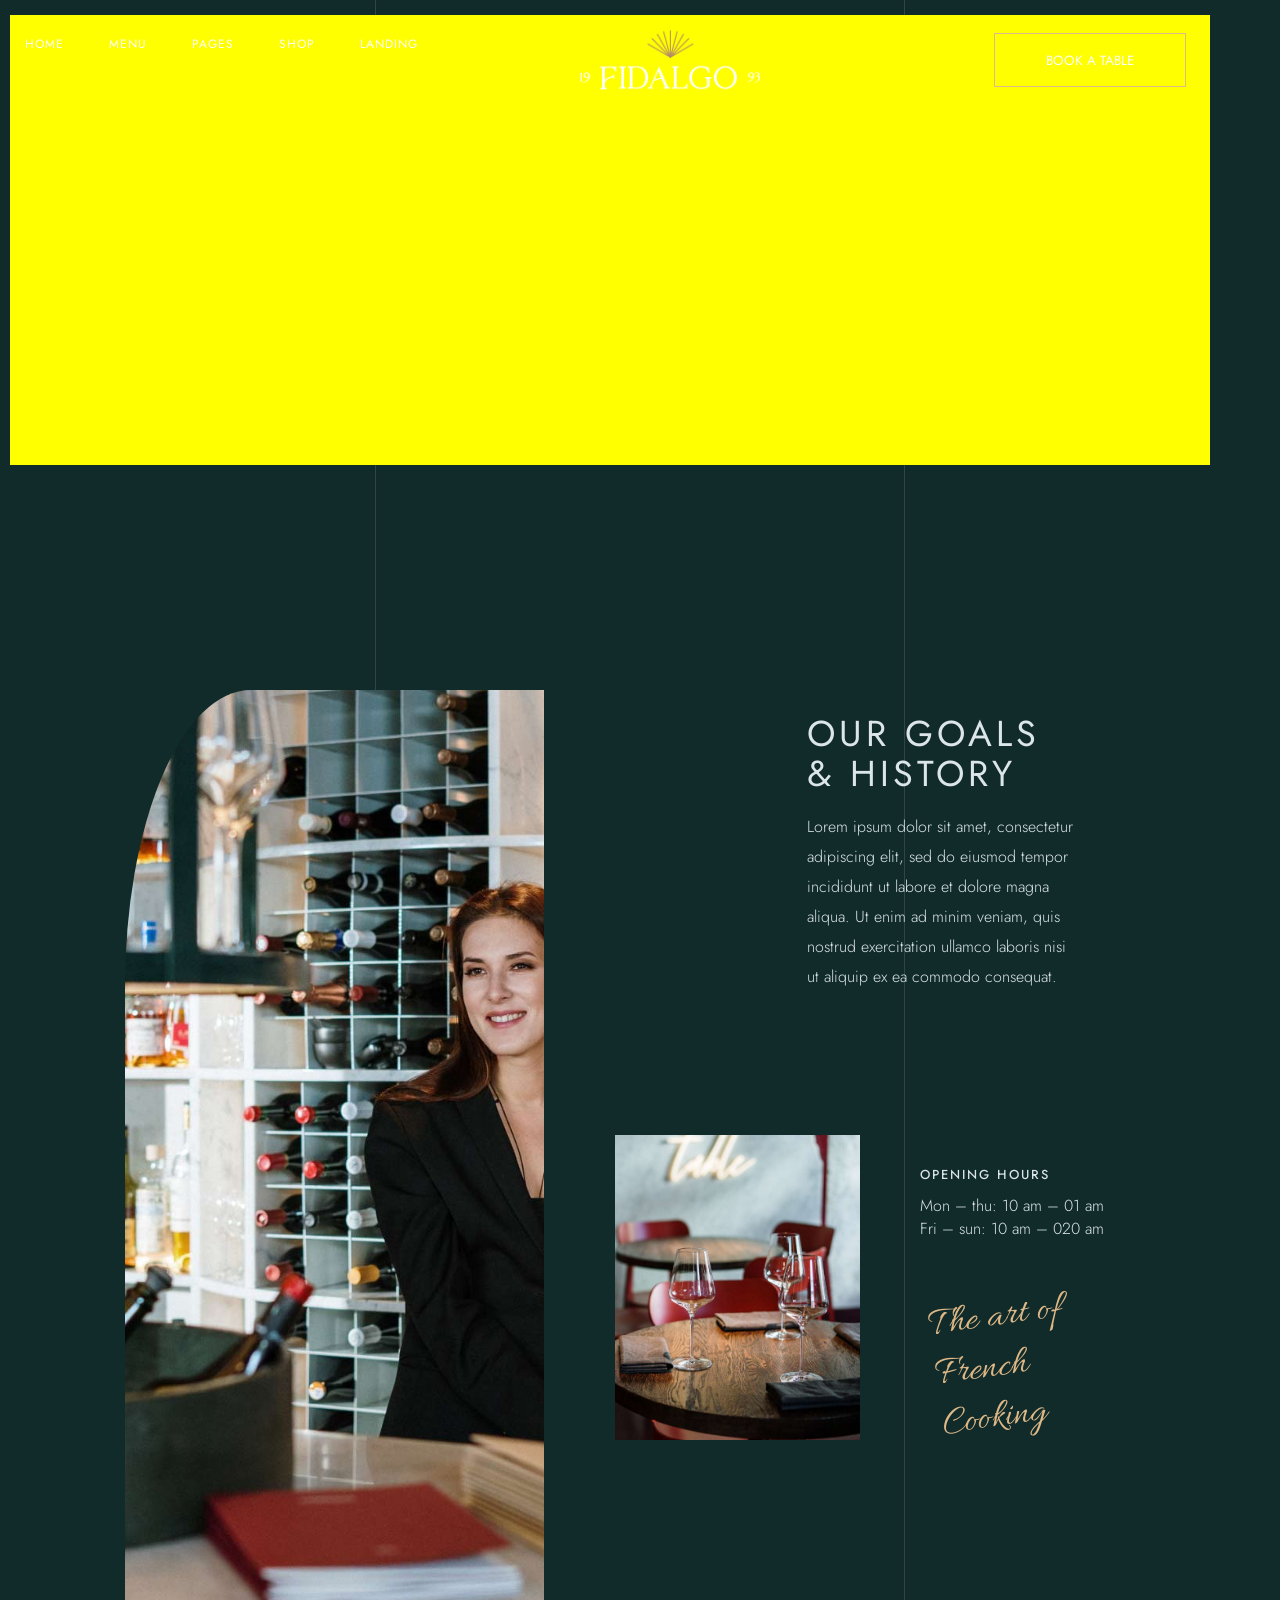
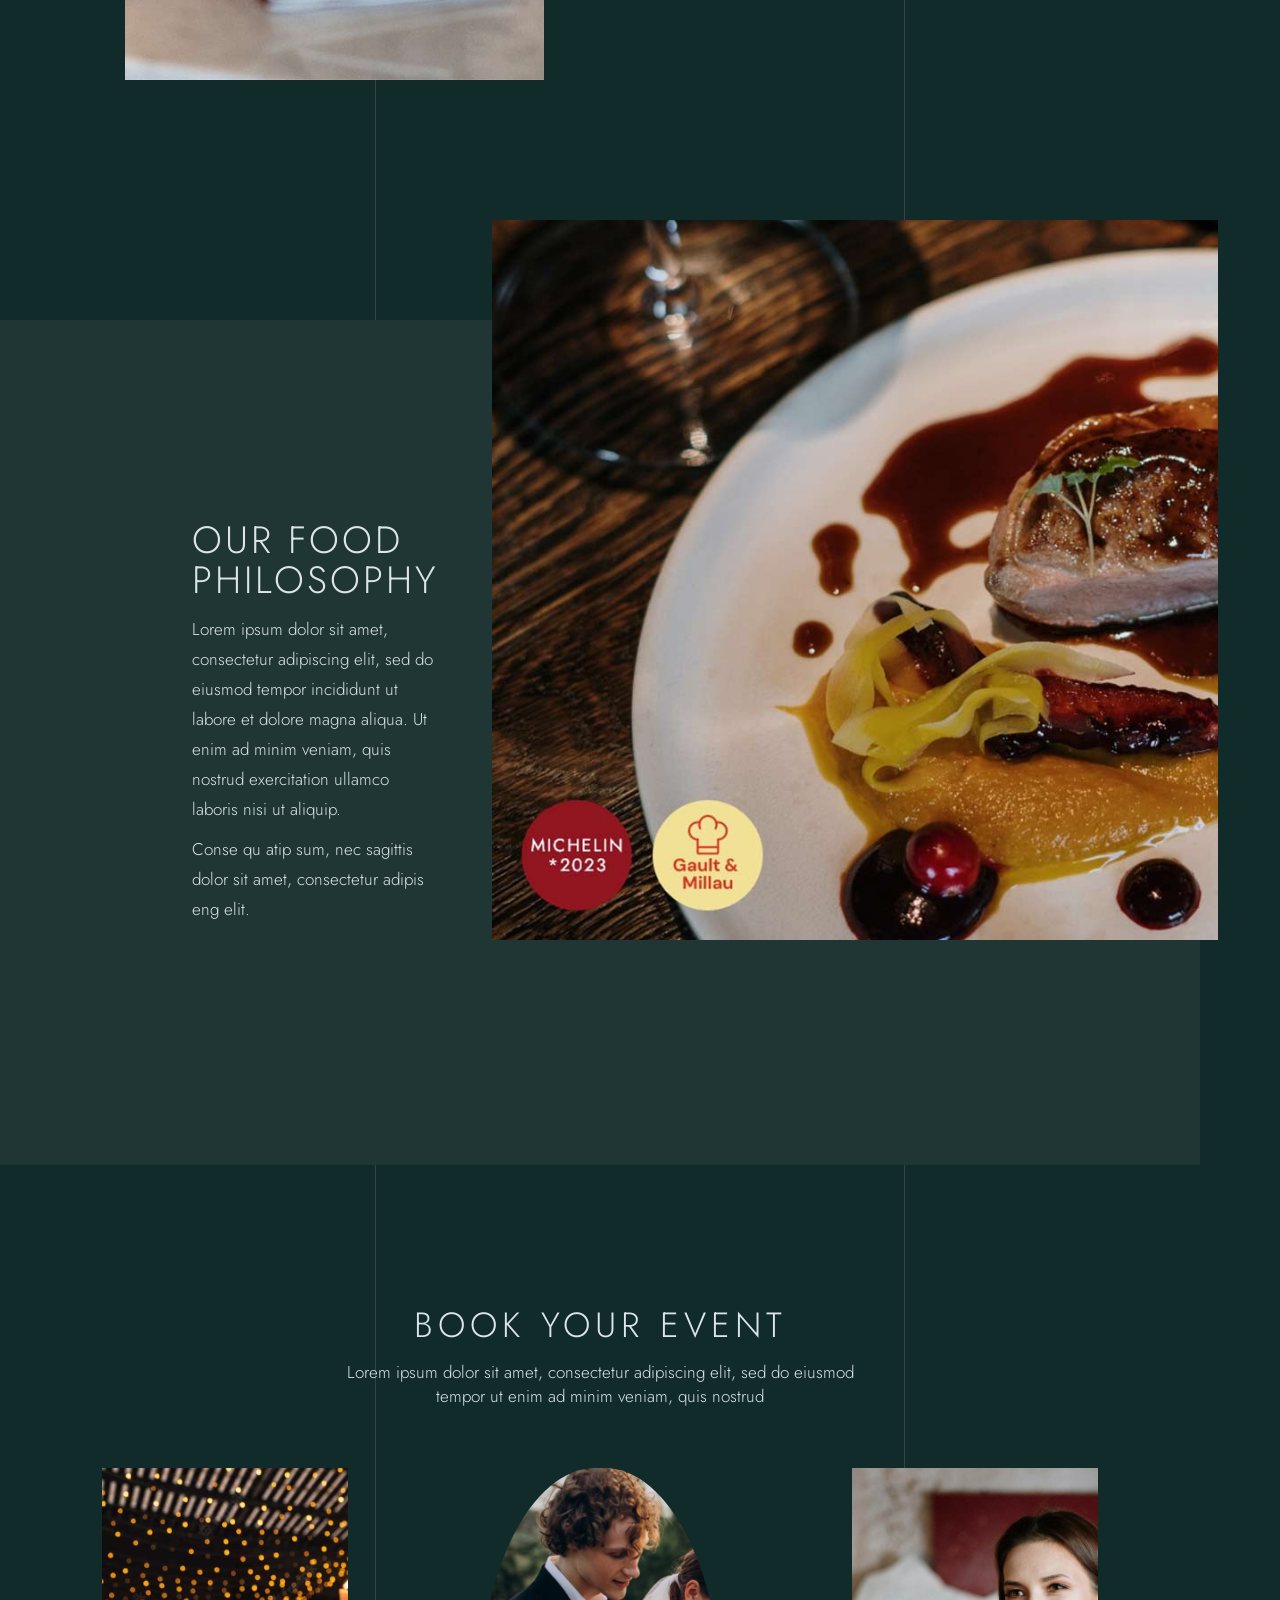
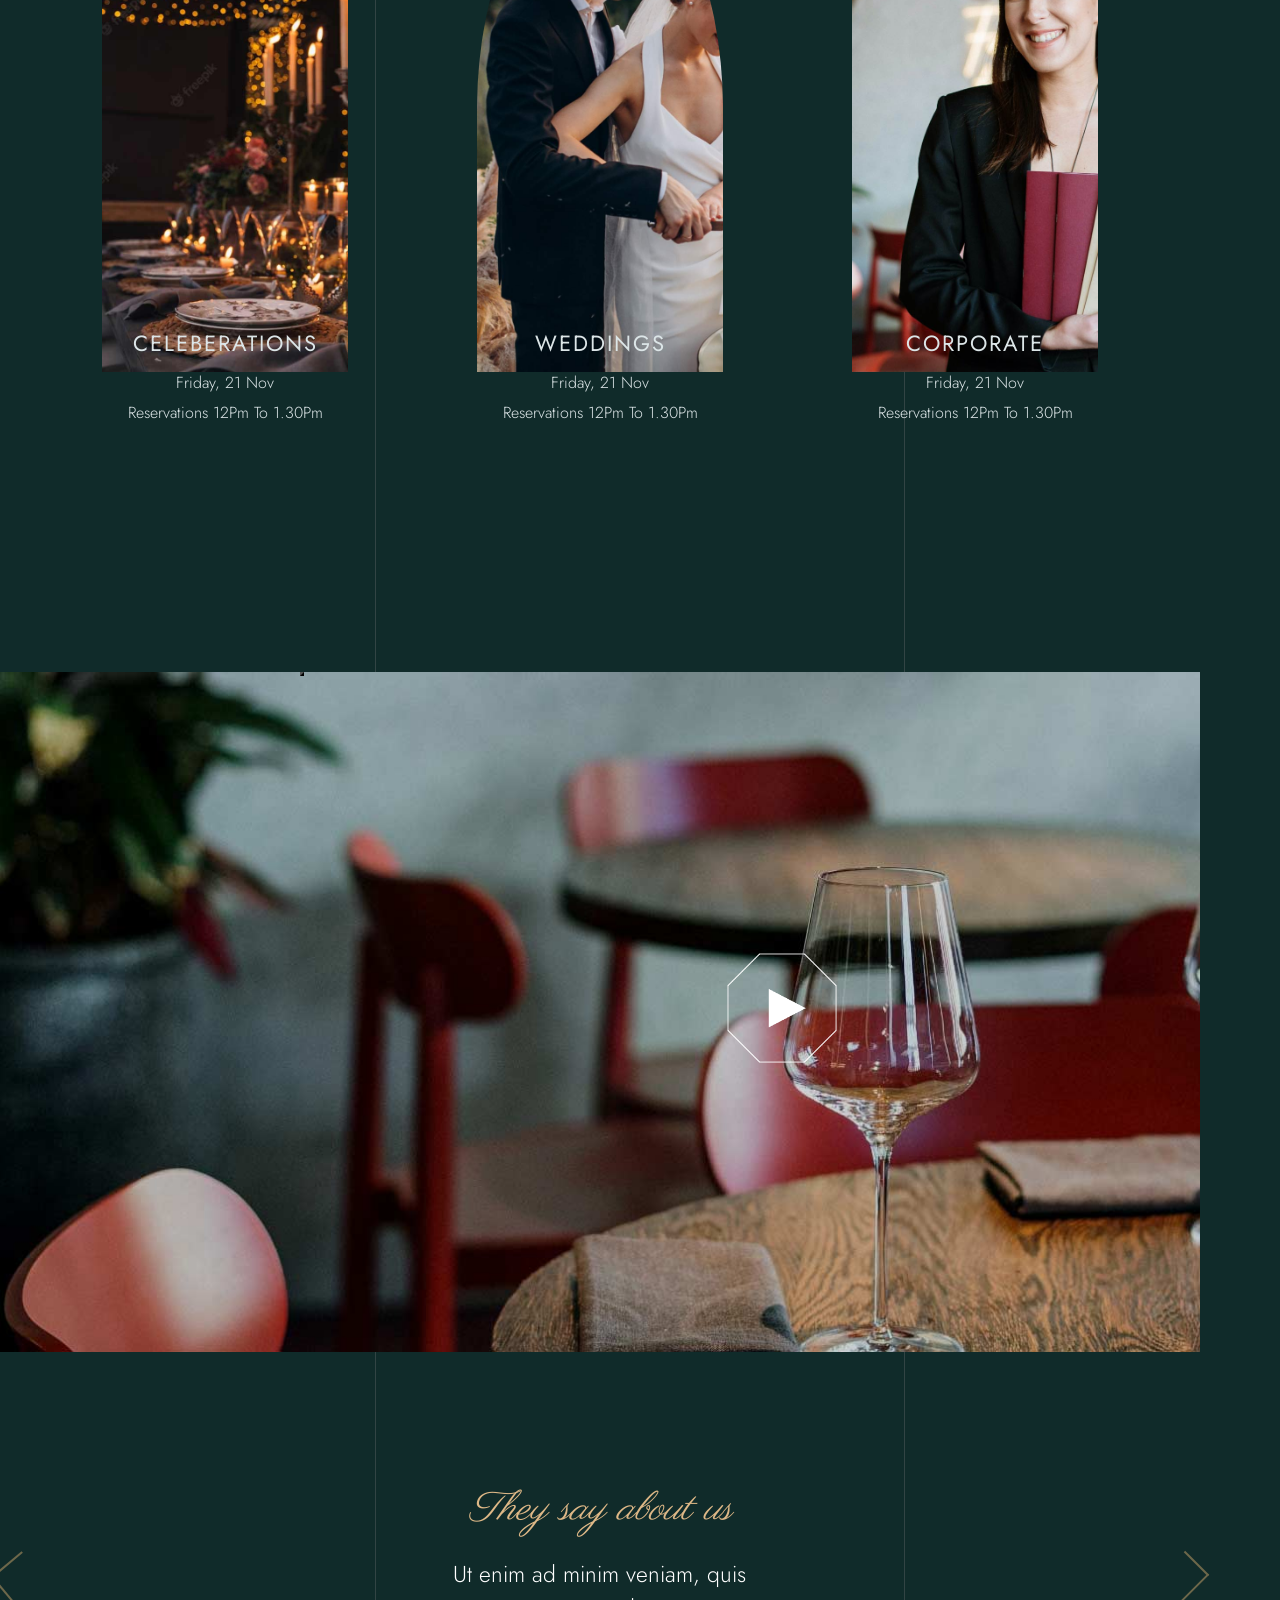
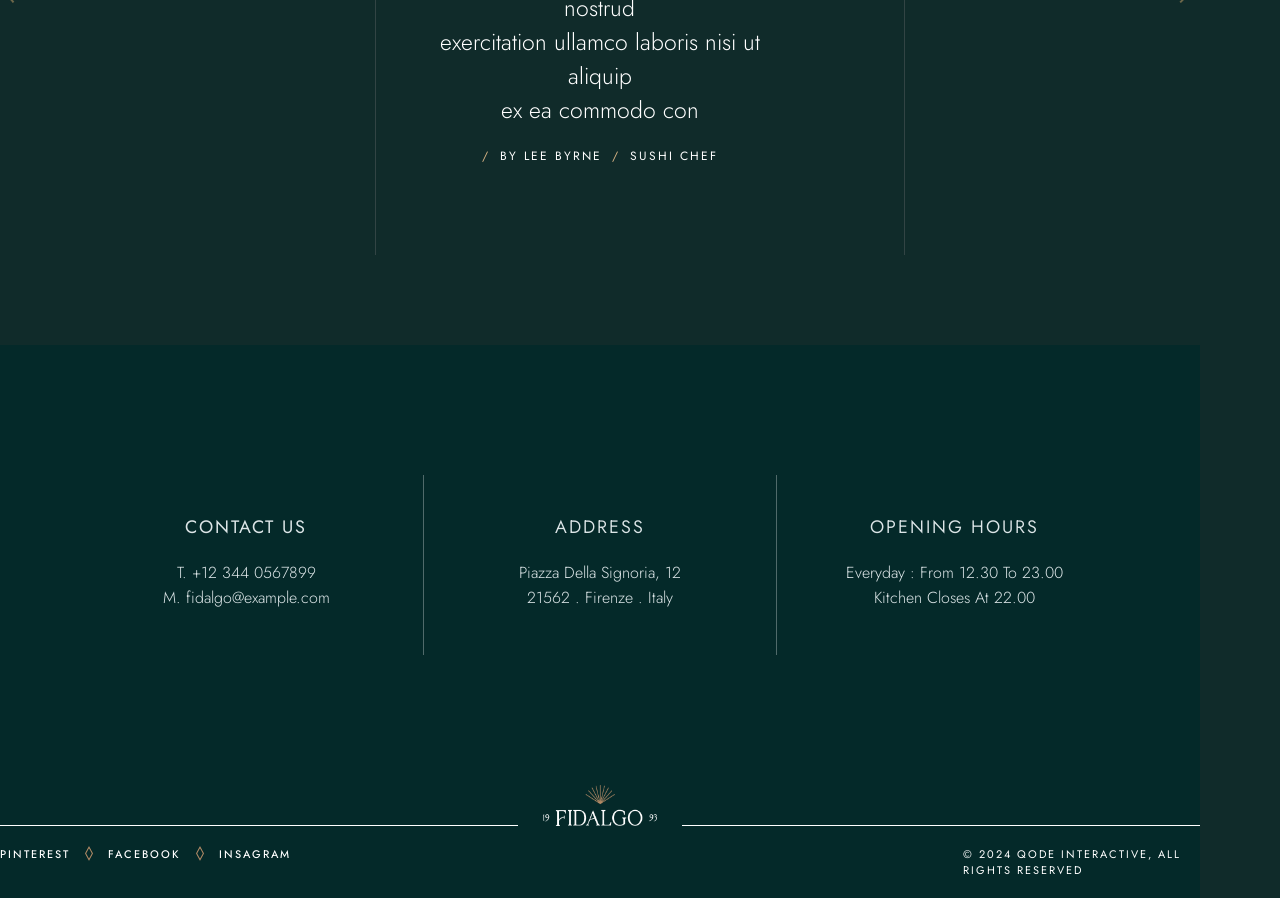
==== about.html @ e28c44d9 "Add files via upload" ====
<!DOCTYPE html>
<html lang="en">
<head>
    <meta charset="UTF-8">
    <meta name="viewport" content="width=device-width, initial-scale=1.0">
    <title>Document</title>
    <link rel="stylesheet" href="about.css">
    <link href="https://fonts.googleapis.com/css2?family=Jost:wght@100;200;300;400;500;600;700;800;900&display=swap" rel="stylesheet">
    <link href="https://fonts.googleapis.com/css2?family=Allura&display=swap" rel="stylesheet">
    <link href="https://fonts.googleapis.com/css2?family=Alex+Brush&display=swap" rel="stylesheet">
    <link href="https://fonts.googleapis.com/css2?family=Parisienne&display=swap" rel="stylesheet">
    
</head>
<body>

    <div class="line-design">

    </div>
    <div class="main-div">
 
    <header>
     <div class="first-section">
            <nav>
                <a href="index.html">HOME</a>
                <a href="page.html">MENU</a>
                <a href="">PAGES</a>
                <a href="">SHOP</a>
                <a href="">LANDING</a>
            </nav>

            <div class="first-two">
                <!-- <div class="first-two-image"> -->
                <img src="logo-main.png" alt="">
            </div>


    <button class="first-button">BOOK A TABLE</button>

            
       </div>
    </header>


    <main>

        <!-- BEGINNING OF SECOND SECTION -->
<section class="second-section">
    <div class="second-one">
    </div>
    <div class="second-two">
        <div class="second-two-a">
            <p class="goals">OUR GOALS & HISTORY</p>
        <p>Lorem ipsum dolor sit amet, consectetur adipiscing elit, sed do eiusmod tempor incididunt ut labore et dolore magna aliqua. Ut enim ad minim veniam, quis nostrud exercitation ullamco laboris nisi ut aliquip ex ea commodo consequat.</p>
        </div>

        <div class="second-two-b">
            <img src="p1-img2.jpg" alt="">
            <div class="second-two-bi">
                <p class="open">OPENING HOURS</p>
                <p>Mon – thu: 10 am – 01 am </p>
                <p>Fri – sun: 10 am – 020 am</p>
            </div>
        </div>
         <div class="second-two-bii">
            <p>The art of French Cooking</p>
           </div> 
    </div>
</section>
<!-- ENDING -->

<!-- BEGINNING OF THIRD SECTION -->
 <section class="third-section">
    <div class="third-one">
        <p class="food">OUR FOOD PHILOSOPHY</p>
        <p>Lorem ipsum dolor sit amet, consectetur adipiscing elit, sed do eiusmod tempor incididunt ut labore et dolore magna aliqua. Ut enim ad minim veniam, quis nostrud exercitation ullamco laboris nisi ut aliquip.</p>

        <p class="conse">Conse qu atip sum, nec sagittis dolor sit amet, consectetur adipis eng elit.</p>
    </div>
    <div class="third-two"></div>
 </section>
 <!-- ENDING -->

 <!-- BEGINNING OF FOURTH SECTION -->
  <section class="fourth-section">
    
        <p class="book">BOOK YOUR EVENT</p>
        <p>Lorem ipsum dolor sit amet, consectetur adipiscing elit, sed do eiusmod</p>
        <p>tempor ut enim ad minim veniam, quis nostrud</p>
    
  </section>
  <!-- ENDING -->

  <!-- BEGINNING OF FIFTH SECTION -->
   <section class="fifth-section">
    <div class="fifth-one">
        <p class="celeberate">CELEBERATIONS</p>
        <p>Friday, 21 Nov</p>
        <p>Reservations 12Pm To 1.30Pm</p>
    </div>
    <div class="fifth-two">
             <p class="celeberate">WEDDINGS</p>
        <p>Friday, 21 Nov</p>
        <p>Reservations 12Pm To 1.30Pm</p> 
    </div>
    <div class="fifth-three">  <p class="celeberate">CORPORATE</p>
        <p>Friday, 21 Nov</p>
        <p>Reservations 12Pm To 1.30Pm</p></div>
   </section>
   <!-- ENDING OF FIFTH SECTION -->

   <!-- BEGINNING OF SIXTH SECTION -->
    <div class="sixth-section">
        <!-- <a href=""><img src="play_octagon_thin.png" alt=""></a> -->
        <button class="play-button" onclick="openVideo()">
      <div class="play-icon"><img src="play_octagon_thin.png" alt=""></div>
    </button>
  </div>
  <!-- ===== VIDEO OVERLAY ===== -->
  <!-- Clicking the dark background closes the video -->
  <div class="video-overlay" id="videoOverlay" onclick="closeVideo()">
    <!-- Video container - clicking inside does NOT close it -->
    <div class="video-container" onclick="event.stopPropagation()">
      <!-- Close button (X) -->
      <button class="close-button" onclick="closeVideo()">✕</button>
      <!-- The video element -->
      <!-- Replace the src with your own video URL -->
      <video id="myVideo" controls>
        <source src="Top 10 best Restaurants in Naveces, Spain - Restaurant Reviews Worldwide (1080p, h264, youtube).mp4" type="video/mp4" />
        Your browser does not support the video tag.
      </video>
    </div>
  </div>
    
    <!-- ENDING OF SIXTH SECTION -->

    <!-- BEGINNING OF SEVENTH SECTION -->
     <section class="seventh-section">
        <p>They say about us</p>
     </section>
     <!-- ENDING OF SEVENTH SECTION -->

     <!-- BEGINNING OF EIGHT SECTION -->
      <div class="eight-section">
        <div class="chevron-left"></div>
        <div class="eight-one"><p>Ut enim ad minim veniam, quis nostrud</p>
            <p> exercitation ullamco laboris nisi ut aliquip </p>
           <p>ex ea commodo con</p>  
           </div>
        <div class="chevron-right"></div>
           
        </div>
      <!-- ENDING OF EIGHT SECTION -->

      <!-- BEGINNING OF NINETH SECTION -->
       <div class="nineth-section">
        <p class="bend">/</p>
        <p>BY LEE BYRNE</p>
        <p class="bent">/</p>
        <p >SUSHI CHEF</p>
       </div>
       <!-- ENDING OF NINETH SECTION -->
    </main>

       
<footer>
       <!-- BEGINNING OF TENTH SECTION -->
        <section class="tenth-section">
            <div class="tenth-one">
                <p class="contact">CONTACT US</p>
                <p>T. +12 344 0567899</p>
                <p>M. fidalgo@example.com</p>
            </div>
            <div class="tenth-two">
                 <p class="contact">ADDRESS</p>
                <p>Piazza Della Signoria, 12</p>
                <p>21562 . Firenze . Italy</p> 
            </div>
            <div class="tenth-three">
                   <p class="contact">OPENING HOURS</p>
                <p>Everyday : From 12.30 To 23.00</p>
                <p>Kitchen Closes At 22.00</p>  
            </div>
        </section>
        <!-- ENDING OF TENTH SECTION -->

        <!-- BEGINNING OF ELEVENTH SECTION -->
         <section class="eleventh-section">
            <div class="eleventh-one"></div>
            <div class="eleventh-two">
                <img src="logo-main.png" alt="">
            </div>
            <div class="eleventh-three"></div>
         </section>
         <!-- ENDING OF ELEVENTH SECTION -->

         <!-- BEGINING OF TWELVETH SECTION -->
          <section class="twelveth-section">
            <div class="twelveth-section-one">
            <div class="twelveth-one"><p>PINTEREST</p></div>
            <div class="twelveth-two"><img src="landing-icon-footer.png" alt=""></div>
           <div class="twelvth-three"><p>FACEBOOK</p></div>
           <div class="twelvth-four"><img src="landing-icon-footer.png" alt=""></div>
           <div class="twelvth-five"><p>INSAGRAM</p></div>
</div>
<div class="twelveth-section-two">
    <p>© 2024 QODE INTERACTIVE, ALL RIGHTS RESERVED</p>
</div>
          </section>
          <!-- ENDING OF TWELVETH SECTION -->
    </footer>
    </div>
  <script>
    // Step 1: Get references to the overlay and video elements
    var overlay = document.getElementById("videoOverlay");
    var video = document.getElementById("myVideo");
    // Step 2: Function to OPEN the video
    function openVideo() {
      overlay.classList.add("active");  // show the overlay
      video.play();                      // start playing
    }
    // Step 3: Function to CLOSE the video
    function closeVideo() {
      overlay.classList.remove("active"); // hide the overlay
      video.pause();                       // pause the video
      video.currentTime = 0;               // reset to beginning
    }
  </script>
</body>
</html>
---- about.css ----
*{margin: 0;
    padding: 0;
    box-sizing: border-box;
color: white;
  font-family: 'Jost', sans-serif;

}

body{
    background-color: rgb(16,43,42);
    overflow-x: hidden;

}

.line-design{
    /* width: 600px; */
    /* height: 50vh; */
    /* background-color: yellow; */
     position: absolute;
  z-index: -1;
  width:530px;
  height: 630rem;
  /* background:#ddd; */
  /* position:absolute; */
  /* top:50%; */
  left:50%;
  transform:translate(-50%, -50%);
  border: 1px solid gray;
  border-bottom: none;
  opacity: 0.3;

}


.main-div{
    width: 100%;
max-width: 1200px;
min-height: 100vh;
}
/* BEGNNING OF FIRST SECTION */

.first-section{
  background-color: yellow;
  width: 100%;
  min-height: 50vh;
  position: relative;
  margin-left: 10px;
  margin-top: 15px;
  padding-top: 20px;
  padding-right: 15px;
  padding-left: 15px;
  display: flex;
  /* justify-content: space-between; */
      /* margin: 0 auto; */
  /* padding: 30px; */
     /* padding-top: 35px; */
  /* padding-left: 30px; */
    /* margin: 20px; */
    /* max-width: 400%; */
    /* height: 80vh; */
    /* display: flex; */
    /* justify-content: space-between; */
    /* background-position: center; */
    /* background-repeat: no-repeat; */
    /* background-size: cover; */
    /* background-position: -70px; */
    /* background-image: url(h1-img8.jpg); */
}

nav{
    display: flex;
    gap: 45px;
}

nav a{
    font-size: 12px;
    color: white;
    text-decoration:  none;
    letter-spacing: 1px;
}
/* .first-two{
    margin-top: -15px;
    display: flex;
    justify-content: center;
    height: 8vh;
width: 20%;
margin-left: -13rem;

} */
 .first-section img{
 width: 15%;
  height: auto;
  display: block;
  position: absolute;
    top: 10%;
  left: 55%;
  transform: translate(-50%, -50%);
 }


.first-button{
  position: absolute;
  width:16%;
min-height:6vh;
 display: inline-block;
  white-space: nowrap;
  top: 10%;
  left: 90%;
  transform: translate(-50%, -50%);
  background: none;
  border: 1px solid burlywood;
}
/* ENDING */

/* BEGINNING OF SECOND SECTION */

.second-section{
margin-top: 225px;
display: flex;
padding-left: 7.8rem;
/* justify-content: center; */
gap:4.4rem;
     flex-shrink: 0;

}


.second-one{
    width: 39%;
    height: 110vh;
    background-image: url(p1-img1.jpg);
    background-repeat: no-repeat;
    background-size: cover;
    border-top-left-radius: 30%;
    /* background-position: -10px; */
     flex-shrink: 0;

}

.second-two{
    width:57%;
    height: 110vh;
}
.second-two-a{
    width: 47%;
    height: auto;
    /* background-color: yellow; */
    margin-left: 12rem;
    margin-top: 24px;
    padding-bottom: 20px;
}
.second-two-a p.goals{
    font-size: 36px;
    font-weight: 399.5;
    line-height: 40px;
    padding-bottom: 18px;
    letter-spacing: 4px;
}
.second-two-a p{
    line-height:30px ;
    font-weight: 300;
    color: rgb(220, 229, 231);
}
.second-two-b{
    display: flex;
    gap: 60px;
    margin-top: 7.7rem;
  
}

.second-two-b img{
    width: 42%;
    height: auto;
     flex-shrink: 0;

}
.second-two-b p.open{
    font-size: 13px;
    letter-spacing: 2px;
    padding-bottom: 10px;
    font-weight: 460;
}

.second-two-b p{
    font-weight: 300;
    color: rgb(220, 229, 231);
}
.second-two-bi{
    margin-top: 30px;
}

.second-two-bii{
    margin-top: -150px;
    margin-left: 320px;
            font-family: 'Parisienne', cursive;

        width: 28%;
        transform: rotate(-8deg);
}
.second-two-bii p{
        font-family:'Allura', cursive;
        font-size:40px;
        color: burlywood;

}
/* BEGINNING OF THIRD AREA */
.third-section{
display: flex;
gap: 58px;
margin-top: 15rem;
padding-left: 12rem;
padding-bottom: 225px;
background-color: rgb(31,54,52);
}

.third-one{
    width: 24%;
    font-weight: 300;
    height: auto; 
    margin-top: 200px;
}
.third-one p{
    line-height:30px ;
    color: rgb(220, 229, 231);
    font-size: 17px;
}

.third-one p.food{
    font-size: 38px;
    line-height: 40px;
    letter-spacing: 3px;
    padding-bottom: 14px;
}
.third-one p.conse{
padding-top: 10px;
}


.third-two{
    width: 72%;
    height: 80vh;
    background-image: url(p1-img3.jpg);
    background-size: cover;
     flex-shrink: 0;
     margin-top: -100px;

}
/* ENDING */

/* BEGINNING OF FOURTH-SECTION */
.fourth-section{
    margin-top: 135px;
text-align: center;
margin-bottom: 50px;
}
.fourth-section p.book{
    font-size: 35px;
    letter-spacing:5px;
    padding-bottom: 10px;
    font-weight: 300;
}
.fourth-section p{
    font-weight: 300;
    font-size: 17px;
    color: rgb(220, 229, 231);

}
/* ENDING */

/* BEGINNING OF FIFTH AREA */

.fifth-section{
    display: flex;
    justify-content: center;
    gap: 129px;
    margin-top: 60px;
    margin-bottom: 300px;
}
.fifth-one{
    width: 20.5%;
    height: 56vh;
    background-color: yellow;
    background-image: url(p1-img4.jpg);
    background-size: cover;
    text-align: center;
}
.fifth-one p{
    font-weight: 300;
    line-height: 30px;
    color: rgb(220, 229, 231)

}

.fifth-one p.celeberate{
    padding-top: 460px;
    font-size: 22px;
    font-weight: 400;
    letter-spacing: 2px;
    padding-bottom: 10px;

}

.fifth-two{
    width: 20.5%;
    height: 56vh;
    background-color: yellow;
    background-image: url(p1-img5.jpg);
    background-size: cover;
    text-align: center;
    border-top-left-radius: 48%;
    border-top-right-radius: 48%;
    
}
.fifth-two p{
    font-weight: 300;
    line-height: 30px;
    color: rgb(220, 229, 231)
}

.fifth-two p.celeberate{
    padding-top: 460px;
    font-size: 22px;
    font-weight: 400;
    letter-spacing: 2px;
    padding-bottom: 10px;

}

.fifth-three{
    width: 20.5%;
    height: 56vh;
    background-color: yellow;
    background-image: url(p1-img6.jpg);
    background-size: cover;
    text-align: center;
    
    
}
.fifth-three p{
    font-weight: 300;
    line-height: 30px;
    color: rgb(220, 229, 231)

}

.fifth-three p.celeberate{
    padding-top: 460px;
    font-size: 22px;
    font-weight: 400;
    letter-spacing: 2px;
    padding-bottom: 10px;
}
/* ENDING OF FIFTH AREA */
 
/* BEGINNING OF SIXTH SECTION */
.sixth-section{
    width: 100%;
    height: 680px;
    /* background-color: yellow; */
    background-image: url(p1-img7.jpg);
    background-size: cover;
    background-position: -160px;
}

.sixth-section img{
        /* position: absolute;
    width: 9%;
    opacity: 8; */
    /* width: 150px; */
    margin-left: 60rem;
    margin-top: 42rem;

     width: 150px;
  height: 150px;
}

    /* .hero {
      min-height: 100vh;
      display: flex;
      flex-direction: column;
      align-items: center;
      justify-content: center;
      background: linear-gradient(to bottom, hsl(180, 30%, 15%), hsl(180, 30%, 10%));
    } */
    .hero h1 {
      font-size: 3rem;
      margin-bottom: 1rem;
      text-align: center;
    }
    .hero p {
      font-size: 1.1rem;
      color: rgba(255, 255, 255, 0.7);
      margin-bottom: 3rem;
      text-align: center;
      max-width: 500px;
    }
    /* ===== PLAY BUTTON ===== */
    .play-button {
      width: 0px;
      height: 0px;
      /* border-radius: 50%; */
      /* border: 2px solid rgba(255, 255, 255, 0.5); */
      background: none;
      cursor: pointer;
      display: flex;
      align-items: center;
      justify-content: center;
      /* transition: all 0.3s ease; */
      margin-left: 300px;
      background-color: yellow;
    }
    /* .play-button:hover {
      transform: scale(1.1);
      border-color: white;
      background: rgba(255, 255, 255, 0.1);
      border: 1px solid yellow;
    } */
    /* Triangle play icon using CSS borders */
    /* .play-icon {
      width: 0;
      height: 0;
      border-top: 12px solid transparent;
      border-bottom: 12px solid transparent;
      border-left: 20px solid white;
      margin-left: 4px;
    } */
    /* ===== VIDEO OVERLAY (hidden by default) ===== */
    .video-overlay {
      display: none; /* hidden until JS shows it */
      position: fixed;
      top: 0;
      left: 0;
      width: 100%;
      height: 100%;
      background: rgba(0, 0, 0, 0.9);
      z-index: 100;
      align-items: center;
      justify-content: center;
    }
    /* When we add "active" class, show it */
    .video-overlay.active {
      display: flex;
    }
    .video-container {
      position: relative;
      width: 90%;
      max-width: 800px;
    }
    .video-container video {
      width: 100%;
      border-radius: 8px;
    }
    /* ===== CLOSE BUTTON ===== */
    .close-button {
      position: absolute;
      top: -40px;
      right: 0;
      background: none;
      border: none;
      color: white;
      font-size: 2rem;
      cursor: pointer;
      transition: color 0.3s ease;
    }
    .close-button:hover {
      color: red;
    }
/* ENDING */
/* BEGINNING OF SEVENTH SECTION */
.seventh-section{
    display: flex;
    justify-content: center;
    align-items: center;
    text-align: center;
    /* background-color: rgb(28, 66, 64); */
        /* background-color: rgb(24, 54, 52); */
    padding-bottom: 20px;

}

.seventh-section p{
    font-family: 'Parisienne', cursive;
    font-size: 40px;
    color: burlywood;
    /* letter-spacing: 2px; */
    font-style: italic;
    margin-top: 130px;
    
}
/* EDING */

/* BEGINNING OF EIGHT SECTION */
.eight-section{
display: flex;
justify-content: center;
gap: 25rem;
/* margin-top: 20px; */
        /* background-color: rgb(24, 54, 52); */


}

.eight-one{
display: flex;
flex-direction: column;
justify-content: center;
text-align: center;
font-size: 23px;

font-weight: 300;

}

.chevron-left {
  width: 40px;
  height: 40px;
  opacity: 0.5;
  border-right: 2px solid #c9a46a;
  border-top: 2px solid #c9a46a;
  transform: rotate(-130deg);
}

.chevron-right {
   width: 40px;
  height: 40px;
  opacity: 0.5;
  border-right: 2px solid #c9a46a;
  border-top: 2px solid #c9a46a;
  transform: rotate(45deg);
}
/* ENDING */

/* BEGINNIGN OF NINETH SECTION */
.nineth-section{
    display: flex;
    justify-content: center;
    gap: 10px;
    font-size: 12px;
    letter-spacing: 2px;
    /* margin-top: 10px; */
            /* background-color: rgb(24, 54, 52); */
            padding-top: 20px;
            padding-bottom: 80px;

}

.nineth-section p.bent{
    color: burlywood;
}

.nineth-section p.bend{
    color: burlywood;
}
/* ENDING OF NINETH */

footer{
    background-color: rgb(4, 41, 41);
}

/* BEGINNING OF TENTH SECTION */

.tenth-section{
    display: flex;
    justify-content: center;
    margin-top: 100px;
    padding-top: 130px;
    /* background-color: yellow; */
}
 .tenth-section p{
       /* color: blueviolet; */
       color: rgb(220, 229, 231)

       }

.tenth-one{
    width: 29.5%;
    height: 30vh;
    padding-top: 40px;
    line-height: 25px;
}

.tenth-one p{
    text-align: center;
    font-weight: 300;


}

.tenth-one p.contact{
    padding-bottom: 20px;
    letter-spacing: 2px;
    font-weight: 400;
    font-size: 18px;
}

.tenth-two{
    width: 29.5%;
    height: 20vh;
    padding-top: 40px;
    line-height: 25px;
    /* border-left: 1px solid white; */
    border-left: 1px solid rgba(255,255,255,0.3);
    border-right: 1px solid rgba(255,255,255,0.3);
    /* border-right: 1px solid white; */
    /* opacity: 0.3; */
}

.tenth-two p{
    text-align: center;
      /* opacity:unset; */
    font-weight: 300;
   }

.tenth-two p.contact{
    padding-bottom: 20px;
    font-size: 18px;
    letter-spacing: 2px;
    font-weight: 380;

}

.tenth-three{
    width: 29.5%;
    height: 30vh;
    padding-top: 40px;
    line-height: 25px;
}

.tenth-three p{
    text-align: center;
    /* font-size: 16px; */
    font-weight: 300;

}

.tenth-three p.contact{
    padding-bottom: 20px;
    font-size: 18px;
    letter-spacing: 2px;
    font-weight: 380;

}
/* ENDING OF TENTH SECTION */

/* BEGINNING OF ELEVENTH SECTION */
.eleventh-section{
    display: flex;
    justify-content: center;
    gap: 25px;
    margin-top: 40px;
}

.eleventh-one{
    width: 550px;
    height: 1px;
    margin-top: 40px;
    background-color: white;
}
.eleventh-two{
     display: flex;
    justify-content: center;
    width:  10%;
    /* height: 200px; */
    /* background-color: #c9a46a; */
   
}

.eleventh-two img{
   width: 100%;
   /* background-color: yellow; */
     /* flex-shrink: 0; */

   /* height: 20vh; */

}

.eleventh-three{
       width: 550px;
    height: 1px;
    background-color: white;
    margin-top: 40px;

}
/* ENDING OF ELEVENTH SECTION */

/* BEGINNING OF TWELVETH SECTION */
.twelveth-section{
    display: flex;
    justify-content: center;
gap: 42rem;
margin-top: 20px;
padding-bottom: 20px;

}

.twelveth-section-one{
    display: flex;
    font-size: 11px;
    letter-spacing: 2px;
    font-weight: 450;
    gap: 15px;
}

.twelveth-section-one img{
    width: 8px;
    height: 15px;
}

.twelveth-section-two{
font-size: 11px ;
font-weight: 400;
letter-spacing: 2px;
}
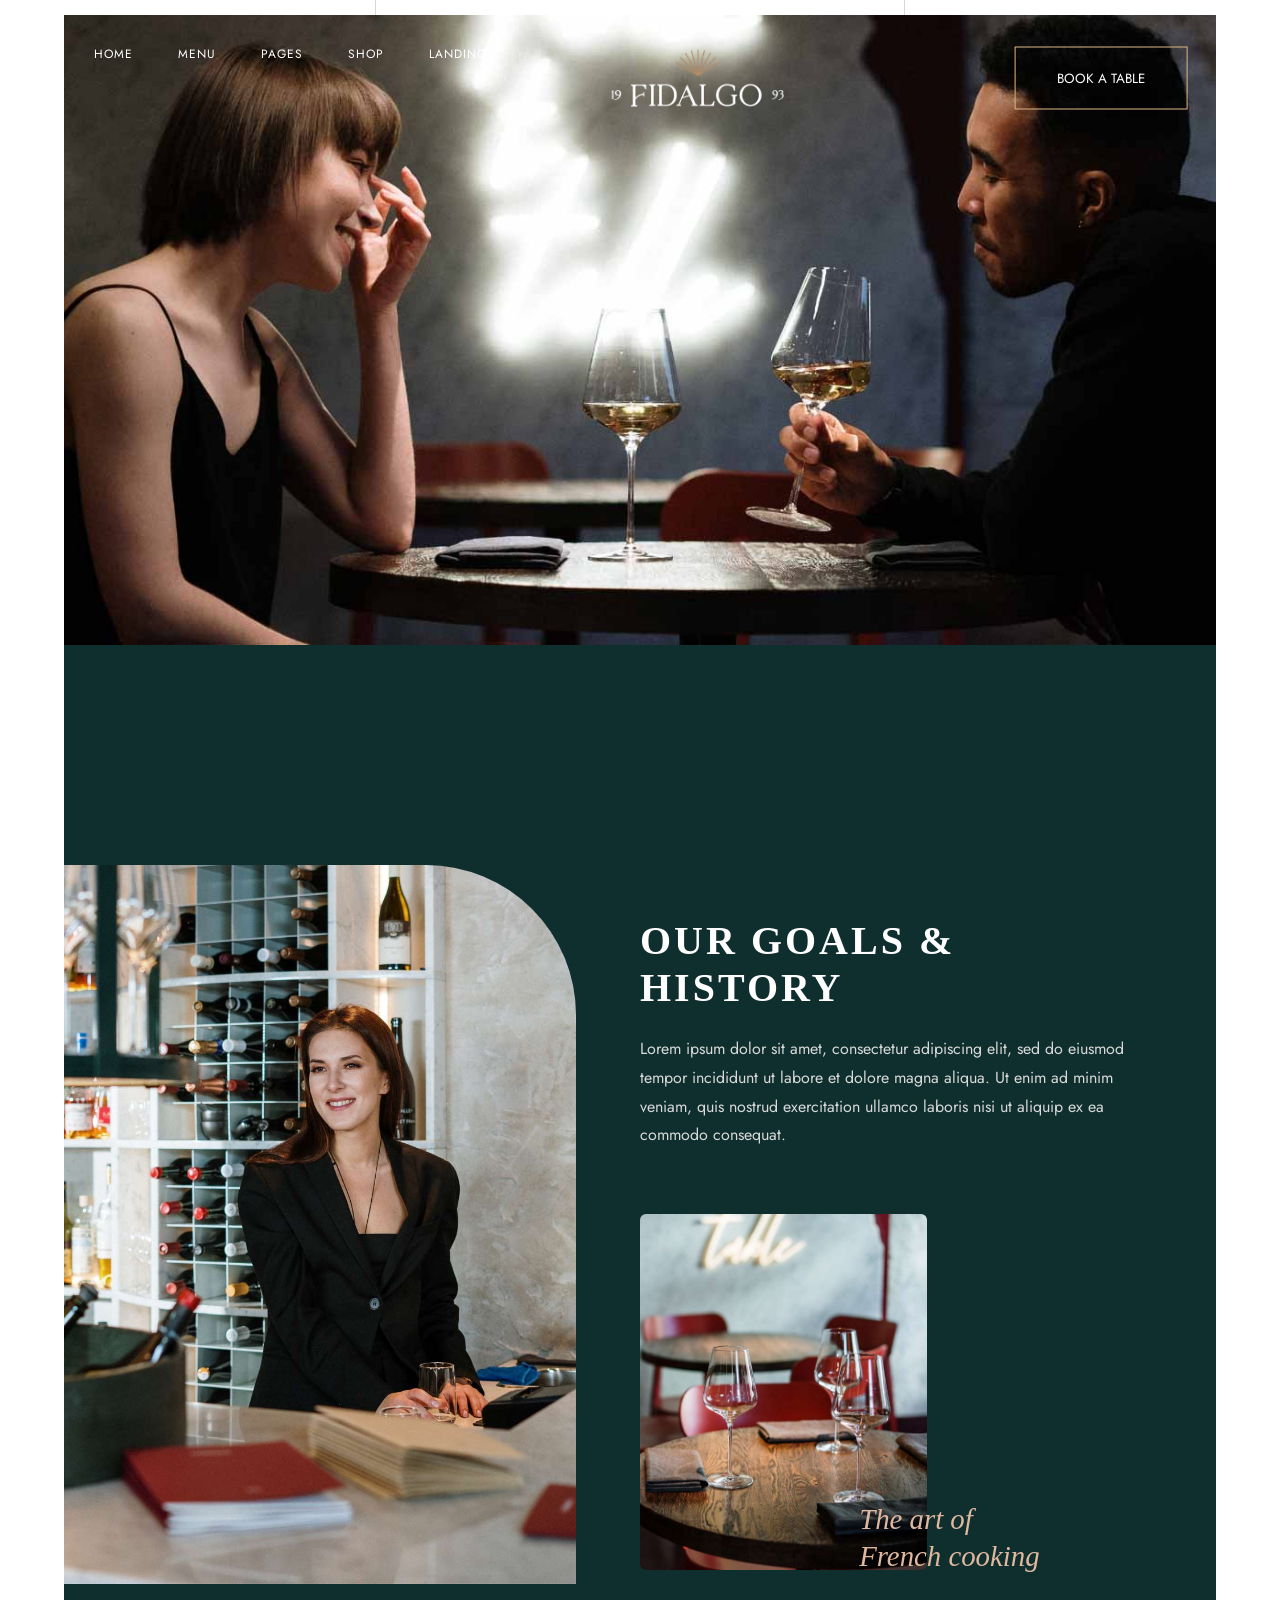
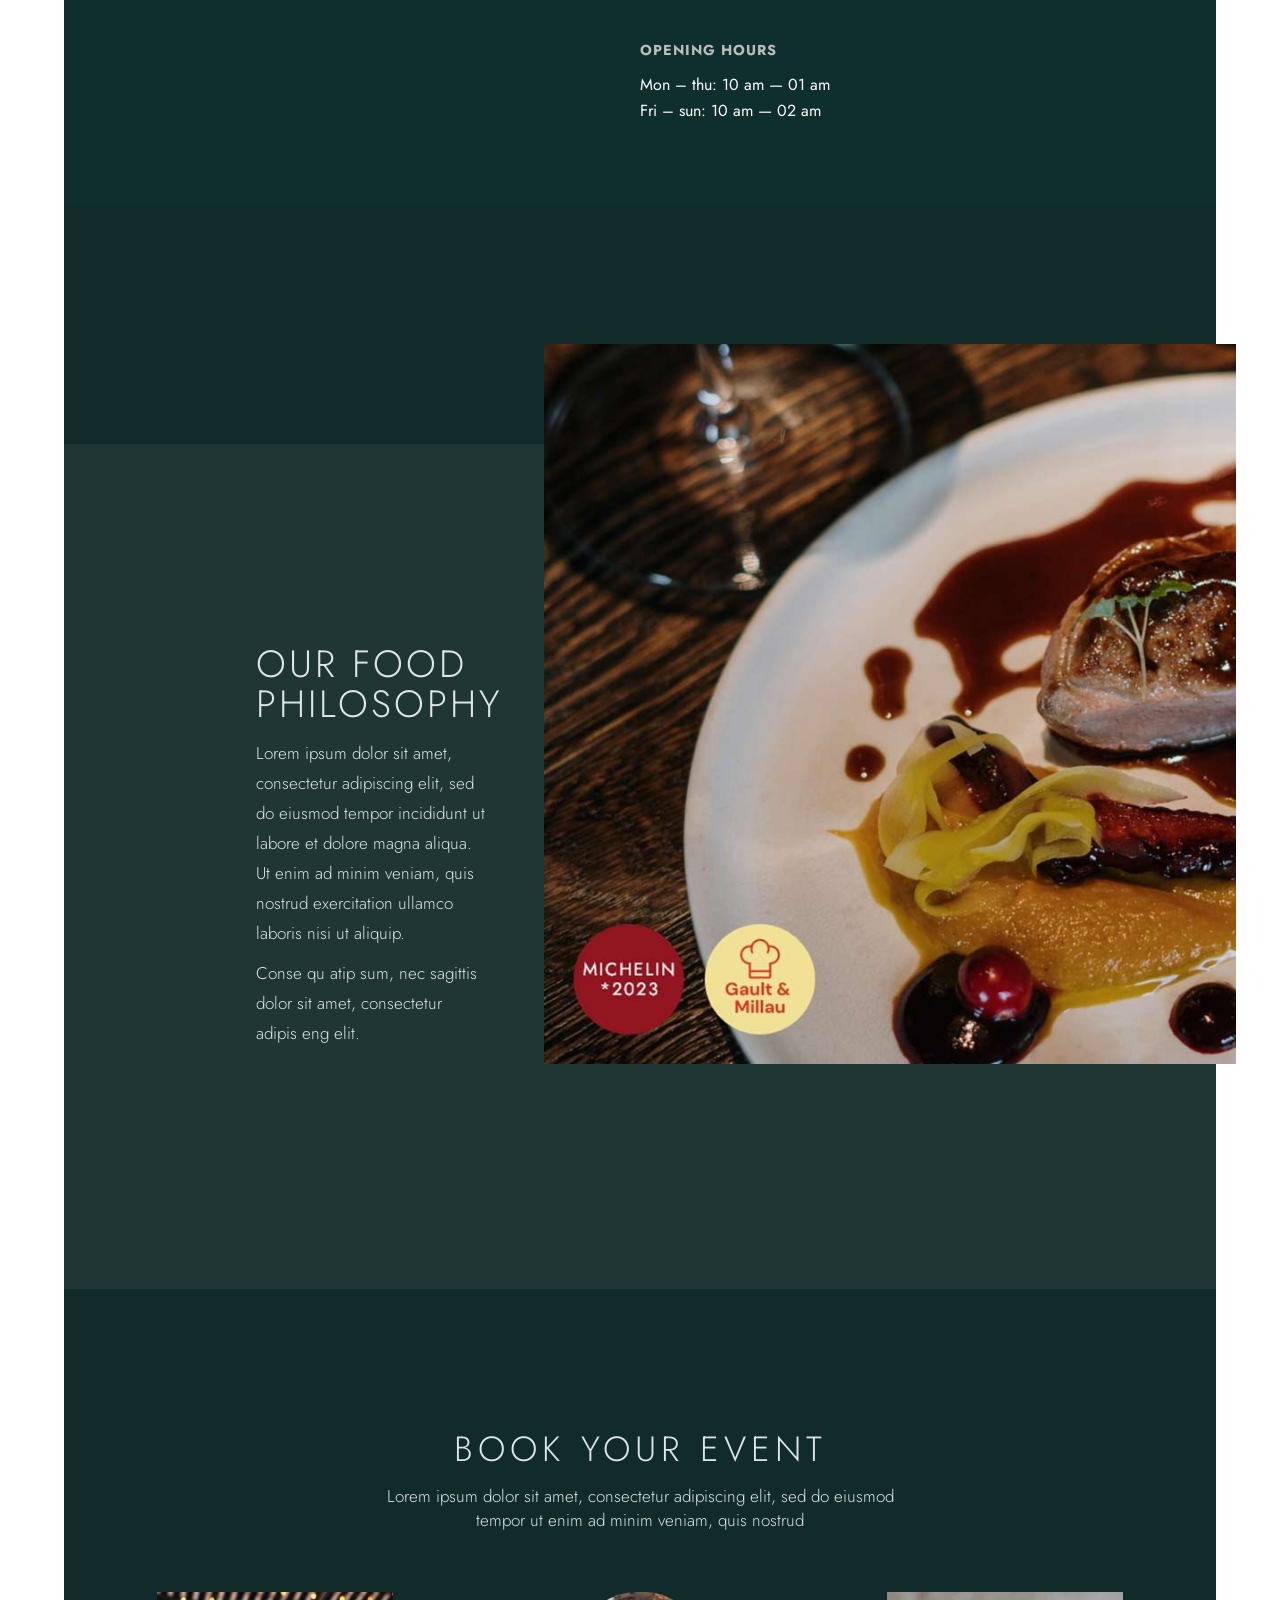
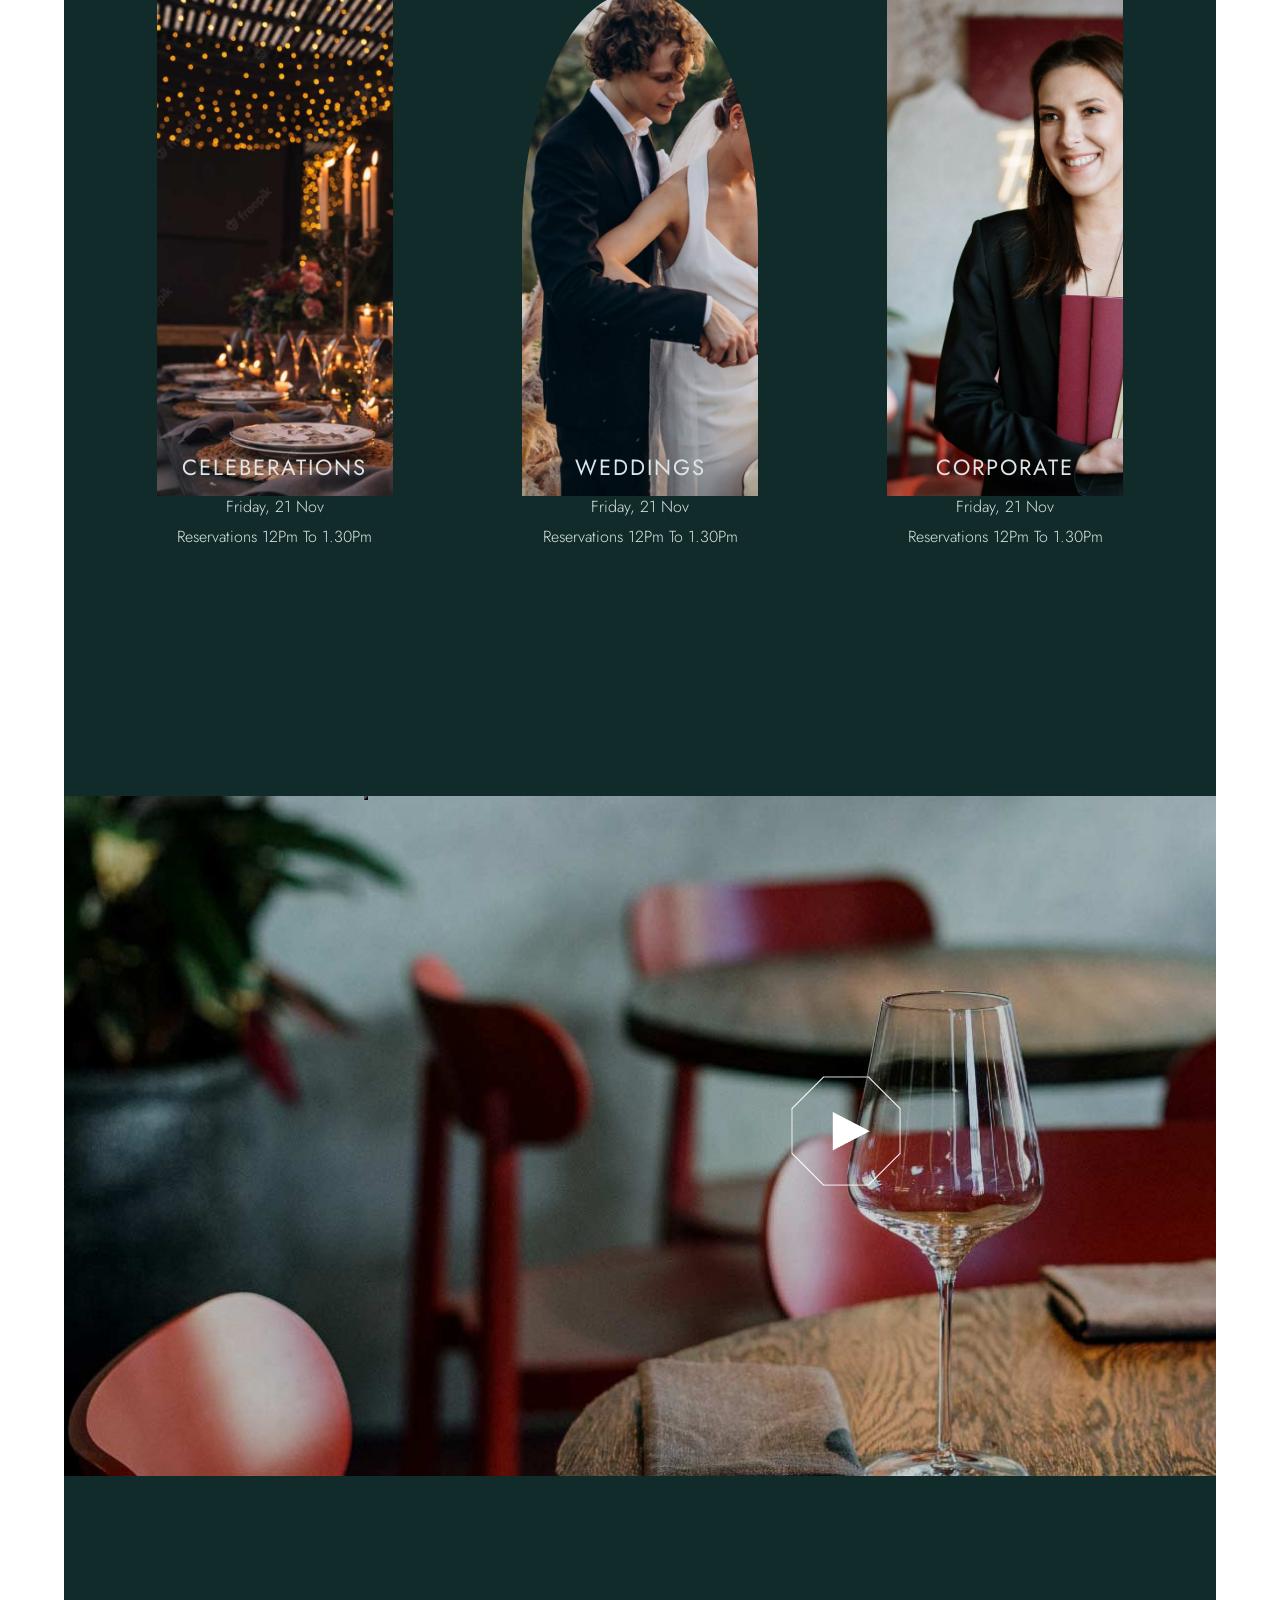
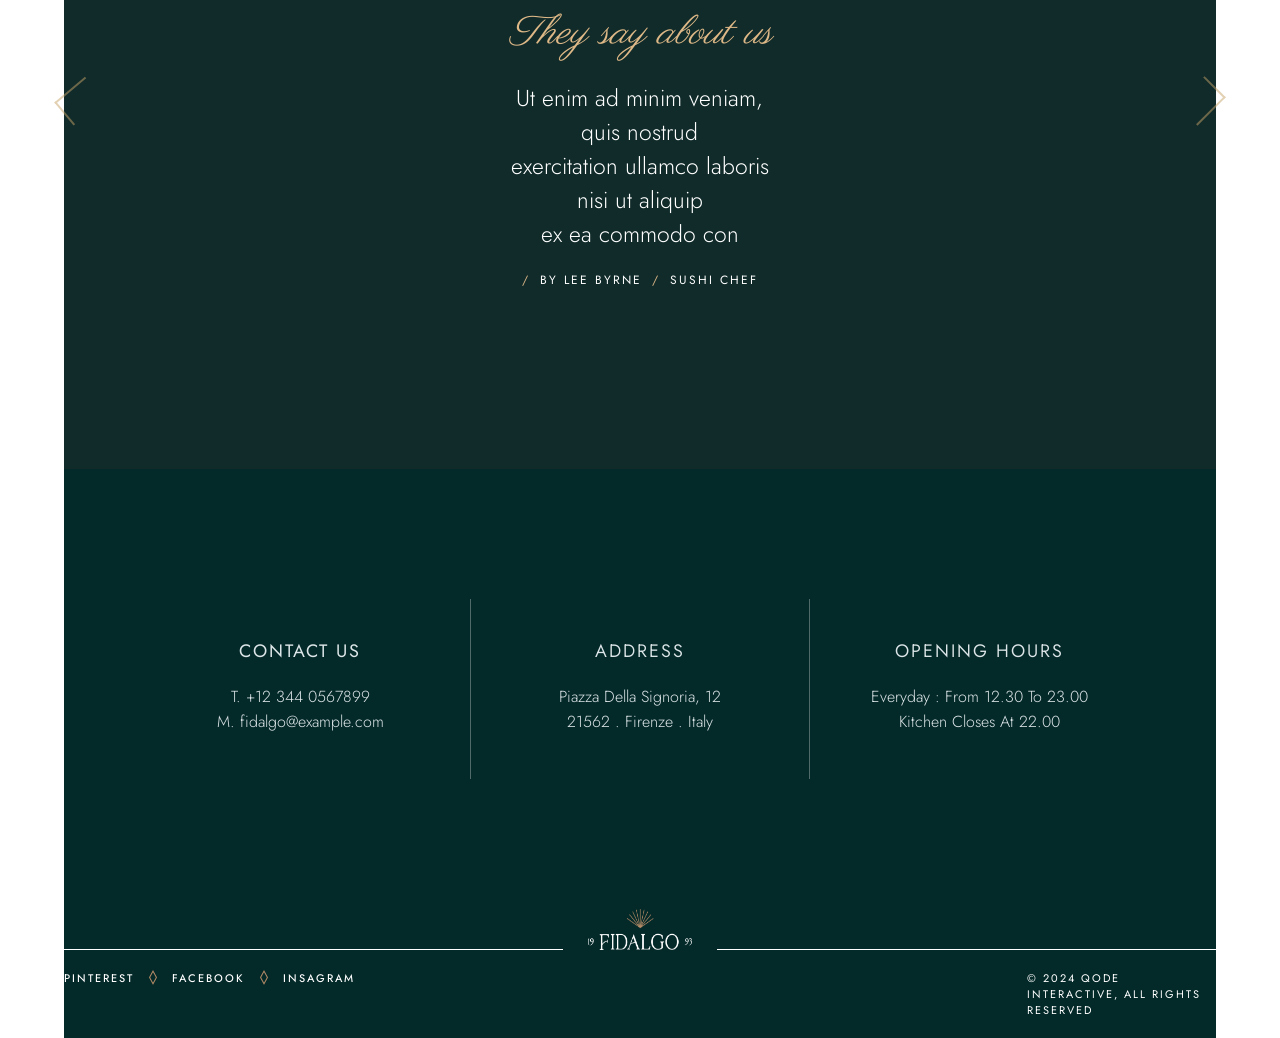
==== commit 1f3394c6: "Add files via upload" ====
--- a/about.html
+++ b/about.html
@@ -43,8 +43,8 @@
 
     <main>
 
-        <!-- BEGINNING OF SECOND SECTION -->
-<section class="second-section">
+        <!-- BEGINNING OF SECOND SECTION
+<div class="second-section">
     <div class="second-one">
     </div>
     <div class="second-two">
@@ -65,8 +65,39 @@
             <p>The art of French Cooking</p>
            </div> 
     </div>
-</section>
+</div> -->
+<!-- SECOND SECTION -->
+
+    <section class="content-section">
+        <div class="left-column">
+            <img src="p1-img1.jpg" alt="Woman at bar" class="bar-image">
+        </div>
+
+        <div class="right-column">
+            <h1>OUR GOALS &<br> HISTORY</h1>
+            <p class="description">
+                Lorem ipsum dolor sit amet, consectetur adipiscing elit,
+                sed do eiusmod tempor incididunt ut labore et dolore magna aliqua.
+                Ut enim ad minim veniam, quis nostrud exercitation ullamco laboris
+                nisi ut aliquip ex ea commodo consequat.
+            </p>
+
+            <div class="image-box">
+                <img src="p1-img2.jpg" alt="Wine on table">
+                <p class="script-text">The art of<br>French cooking</p>
+            </div>
+
+            <div class="hours">
+                <h5>OPENING HOURS</h5>
+                <p>Mon – thu: 10 am — 01 am<br>Fri – sun: 10 am — 02 am</p>
+            </div>
+        </div>
+    </section>
+
 <!-- ENDING -->
+
+
+
 
 <!-- BEGINNING OF THIRD SECTION -->
  <section class="third-section">
--- a/about.css
+++ b/about.css
@@ -7,7 +7,7 @@
 }
 
 body{
-    background-color: rgb(16,43,42);
+    /* background-color: rgb(16,43,42); */
     overflow-x: hidden;
 
 }
@@ -33,22 +33,26 @@
 
 
 .main-div{
-    width: 100%;
+    width: 90%;
 max-width: 1200px;
 min-height: 100vh;
+margin: 0 auto;
+    background-color: rgb(16,43,42);
+
+
 }
 /* BEGNNING OF FIRST SECTION */
 
 .first-section{
-  background-color: yellow;
+  /* background-color: yellow; */
   width: 100%;
-  min-height: 50vh;
+  min-height: 70vh;
   position: relative;
-  margin-left: 10px;
+  /* margin-left: 10px; */
   margin-top: 15px;
-  padding-top: 20px;
-  padding-right: 15px;
-  padding-left: 15px;
+  padding-top: 30px;
+  /* padding-right: 15px; */
+  padding-left: 30px;
   display: flex;
   /* justify-content: space-between; */
       /* margin: 0 auto; */
@@ -61,10 +65,14 @@
     /* display: flex; */
     /* justify-content: space-between; */
     /* background-position: center; */
-    /* background-repeat: no-repeat; */
-    /* background-size: cover; */
-    /* background-position: -70px; */
-    /* background-image: url(h1-img8.jpg); */
+  
+    background-size: cover; 
+    background-repeat: no-repeat;
+    /* background-attachment: fixed; */
+    /* background-position: center; */
+    /* background-position: bottom; */
+    background-image: url(h1-img8.jpg);
+
 }
 
 nav{
@@ -100,8 +108,8 @@
 
 .first-button{
   position: absolute;
-  width:16%;
-min-height:6vh;
+  width:15%;
+min-height:7vh;
  display: inline-block;
   white-space: nowrap;
   top: 10%;
@@ -114,94 +122,110 @@
 
 /* BEGINNING OF SECOND SECTION */
 
-.second-section{
-margin-top: 225px;
-display: flex;
-padding-left: 7.8rem;
-/* justify-content: center; */
-gap:4.4rem;
-     flex-shrink: 0;
-
-}
-
-
-.second-one{
-    width: 39%;
-    height: 110vh;
-    background-image: url(p1-img1.jpg);
-    background-repeat: no-repeat;
-    background-size: cover;
-    border-top-left-radius: 30%;
-    /* background-position: -10px; */
-     flex-shrink: 0;
-
-}
-
-.second-two{
-    width:57%;
-    height: 110vh;
-}
-.second-two-a{
-    width: 47%;
-    height: auto;
-    /* background-color: yellow; */
-    margin-left: 12rem;
-    margin-top: 24px;
-    padding-bottom: 20px;
-}
-.second-two-a p.goals{
-    font-size: 36px;
-    font-weight: 399.5;
-    line-height: 40px;
-    padding-bottom: 18px;
-    letter-spacing: 4px;
-}
-.second-two-a p{
-    line-height:30px ;
-    font-weight: 300;
-    color: rgb(220, 229, 231);
-}
-.second-two-b{
-    display: flex;
-    gap: 60px;
-    margin-top: 7.7rem;
-  
-}
-
-.second-two-b img{
-    width: 42%;
-    height: auto;
-     flex-shrink: 0;
-
-}
-.second-two-b p.open{
-    font-size: 13px;
-    letter-spacing: 2px;
-    padding-bottom: 10px;
-    font-weight: 460;
-}
-
-.second-two-b p{
-    font-weight: 300;
-    color: rgb(220, 229, 231);
-}
-.second-two-bi{
-    margin-top: 30px;
-}
-
-.second-two-bii{
-    margin-top: -150px;
-    margin-left: 320px;
-            font-family: 'Parisienne', cursive;
-
-        width: 28%;
-        transform: rotate(-8deg);
-}
-.second-two-bii p{
-        font-family:'Allura', cursive;
-        font-size:40px;
-        color: burlywood;
-
+.content-section {
+    display: flex;
+    min-height: 100vh;
+}
+
+.left-column {
+    flex: 1;
+    display: flex;
+    align-items: center;
+    justify-content: center;
+    background-color: #0f2f2f;
+}
+
+.bar-image {
+    width: 100%;
+    border-top-right-radius: 150px;
+    object-fit: cover;
+}
+
+.right-column {
+    flex: 1;
+    padding: 5rem 4rem;
+    background-color: #0f2f2f;
+    display: flex;
+    flex-direction: column;
+    justify-content: center;
+    /* position: absolute; */
+    padding-top: 17rem;
+}
+
+h1 {
+    font-family: 'Playfair Display', serif;
+    font-weight: 700;
+    font-size: 2.5rem;
+    letter-spacing: 3px;
+    margin-bottom: 1.5rem;
+}
+
+.description {
+    line-height: 1.8;
+    color: #d9d9d9;
+    margin-bottom: 2rem;
+    font-size: 1rem;
+}
+
+.image-box {
+    position: relative;
+    width: 80%;
+    margin: 2rem 0;
+}
+
+.image-box img {
+    width: 70%;
+    border-radius: 6px;
+}
+
+.script-text {
+    position: absolute;
+    bottom: 0;
+    right: 10px;
+    font-family: 'Playfair Display', serif;
+    font-style: italic;
+    color: #e0b89f;
+    font-size: 1.8rem;
+    line-height: 1.3;
+}
+
+.hours {
+    margin-top: 2rem;
+}
+
+.hours h5 {
+    font-size: 0.9rem;
+    letter-spacing: 1px;
+    margin-bottom: 0.8rem;
+    color: #bbb;
+    text-transform: uppercase;
+}
+
+.hours p {
+    font-size: 1rem;
+    color: #fff;
+    line-height: 1.6;
+}
+
+/* Responsive Design */
+@media (max-width: 900px) {
+    .content-section {
+        flex-direction: column;
+    }
+
+    .left-column, .right-column {
+        width: 100%;
+        padding: 2rem;
+    }
+
+    .bar-image {
+        border-radius: 0;
+        width: 100%;
+    }
+
+    .image-box {
+        width: 100%;
+    }
 }
 /* BEGINNING OF THIRD AREA */
 .third-section{
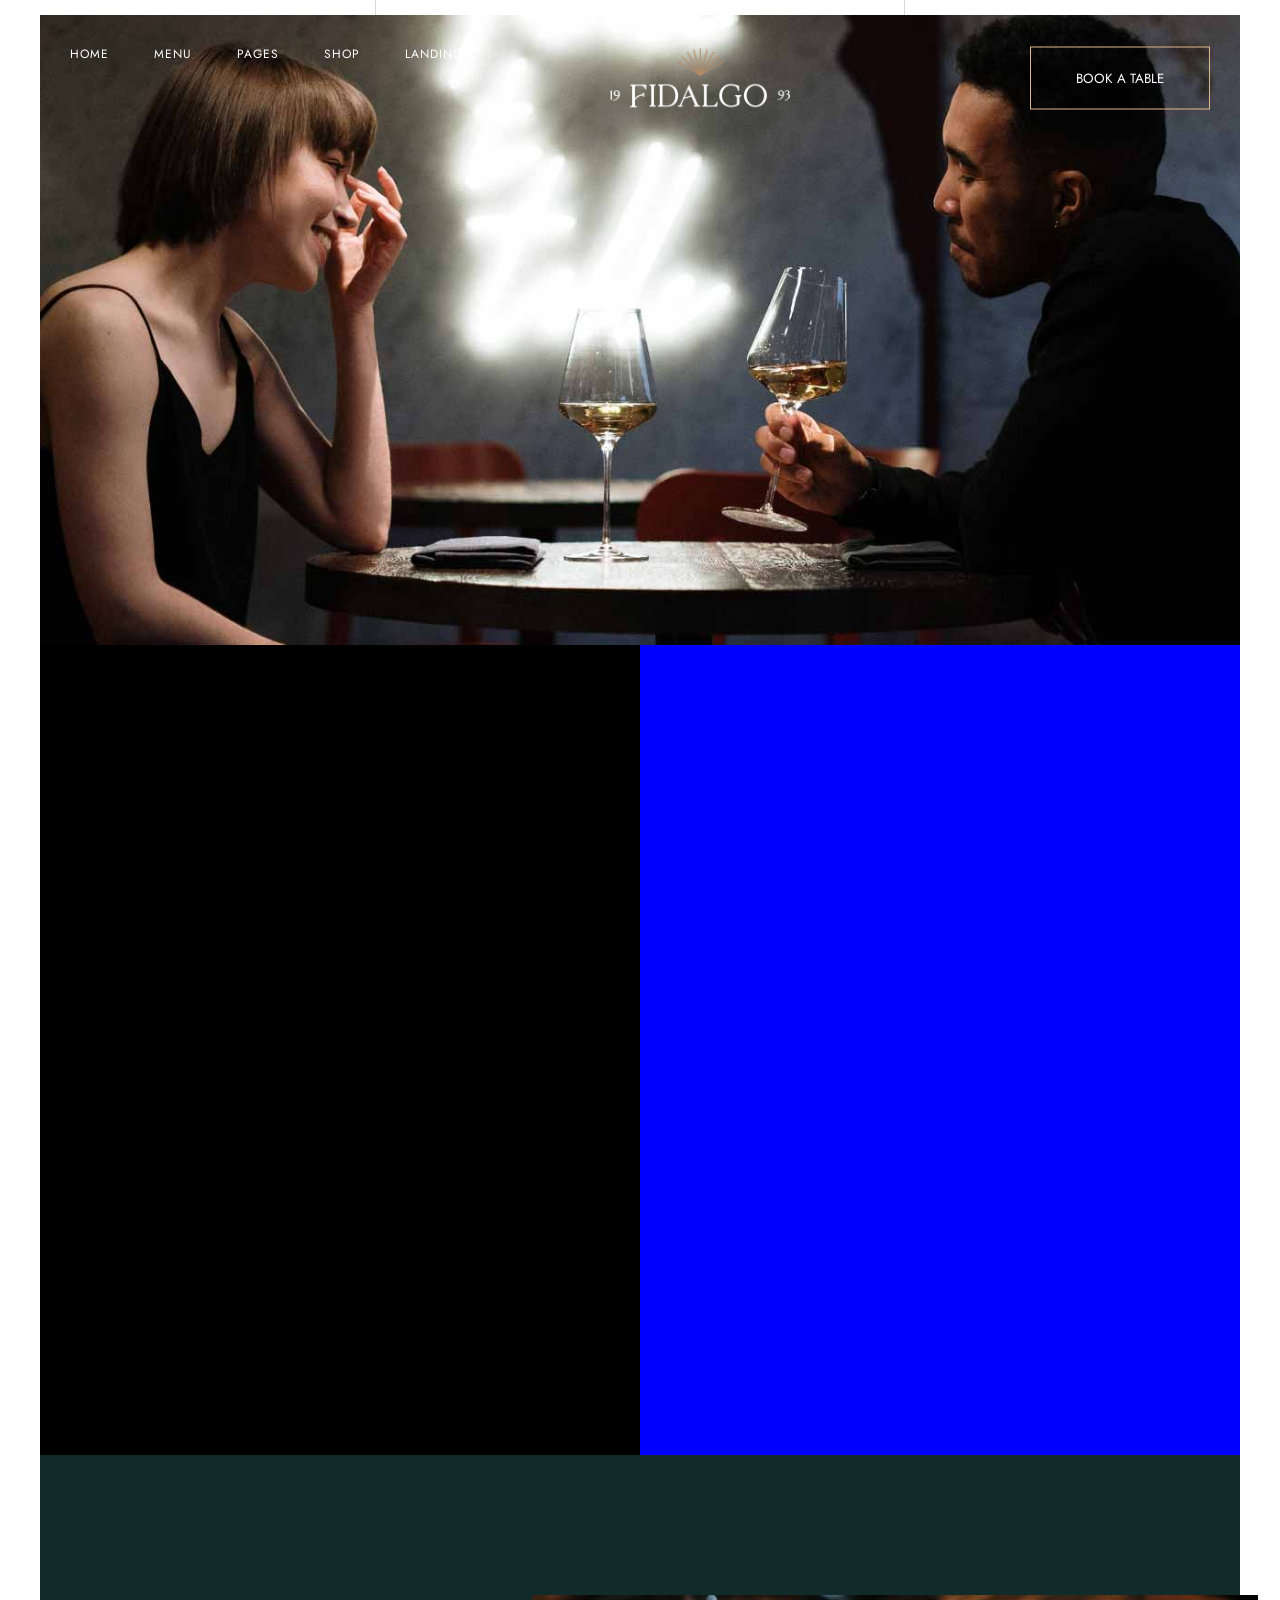
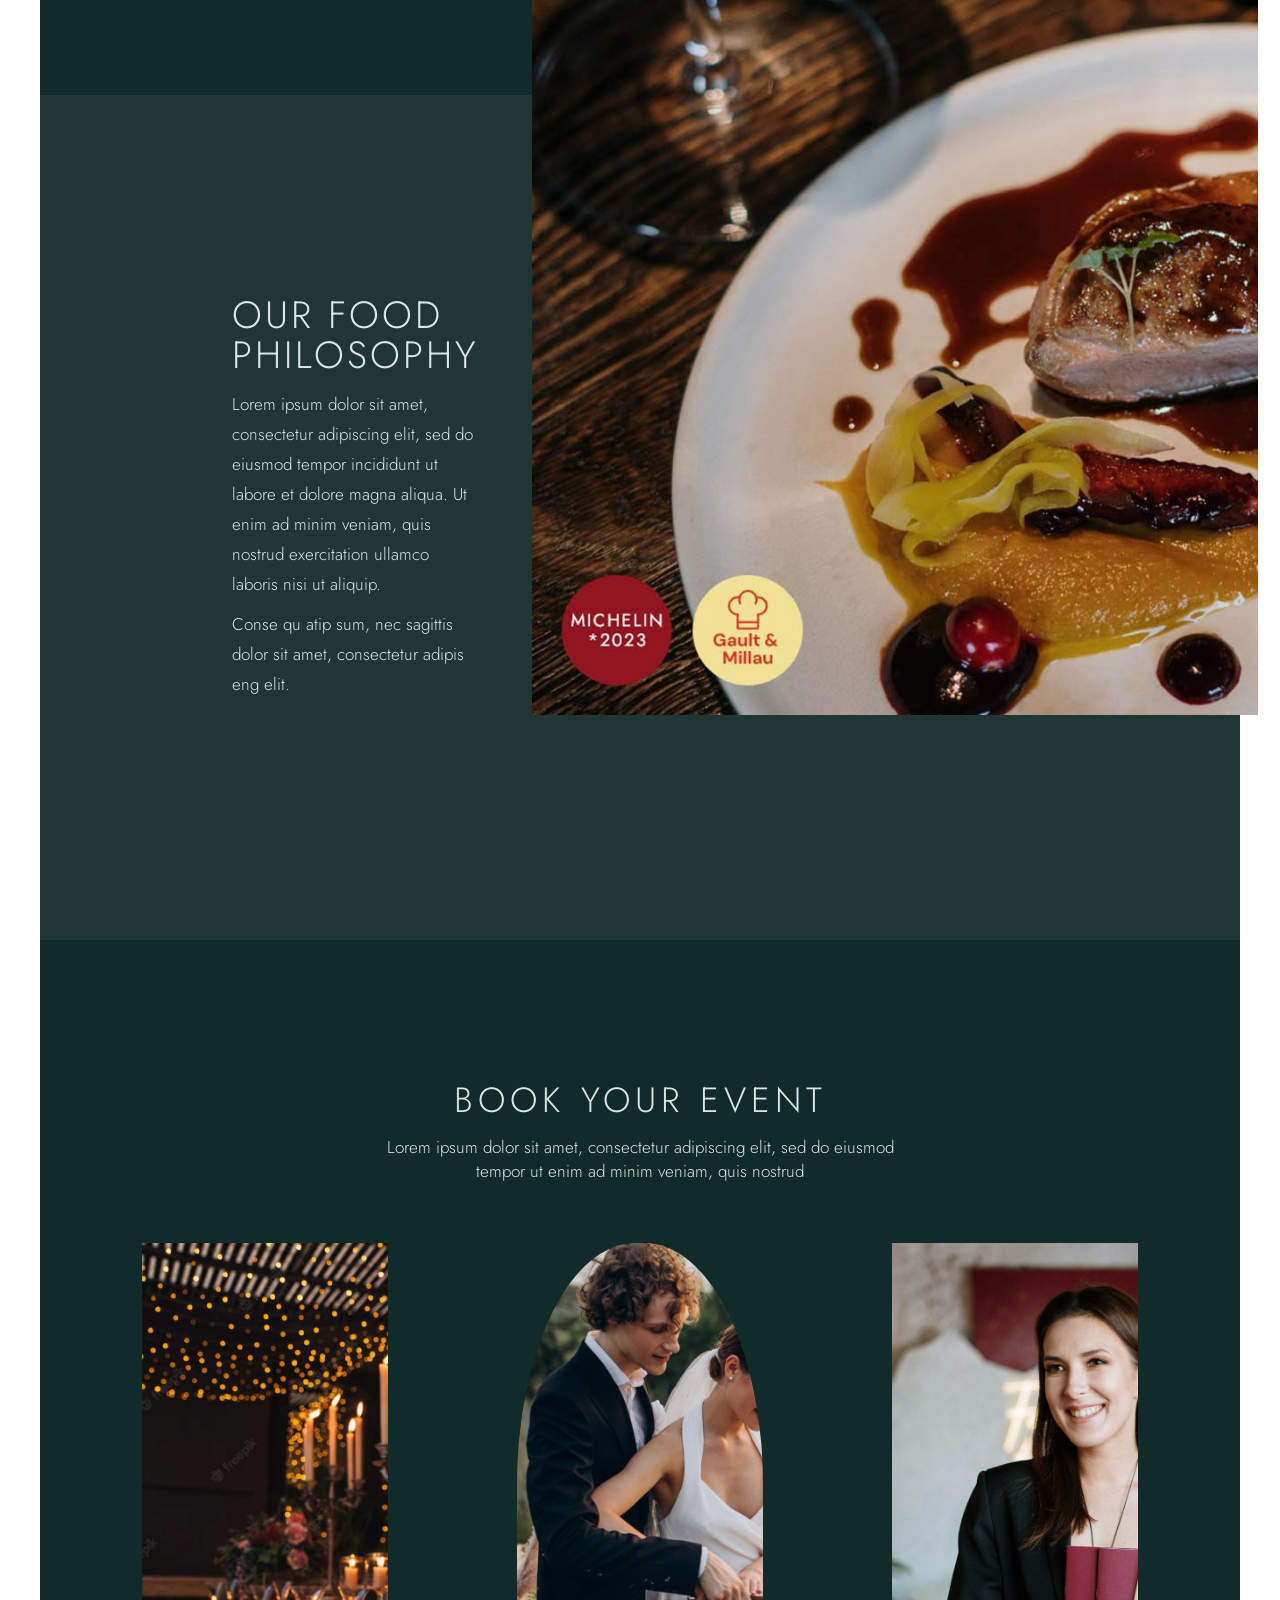
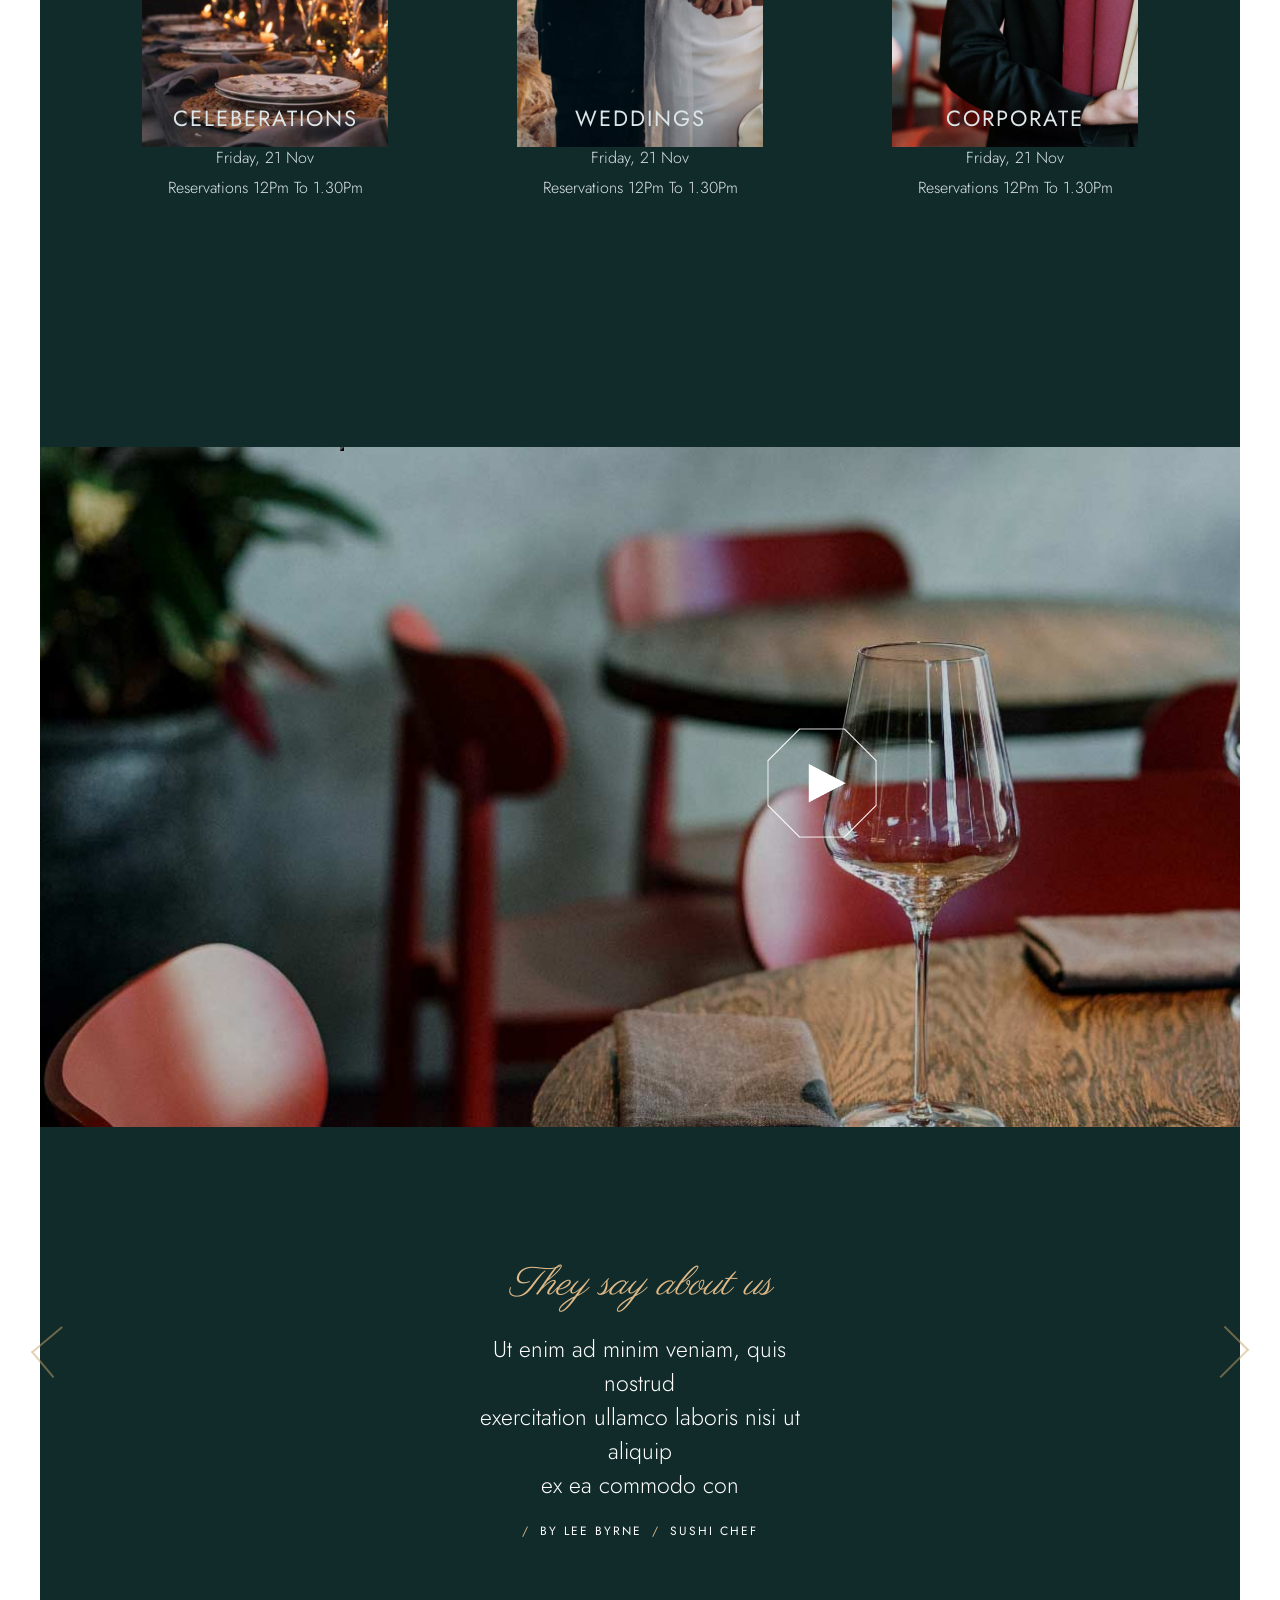
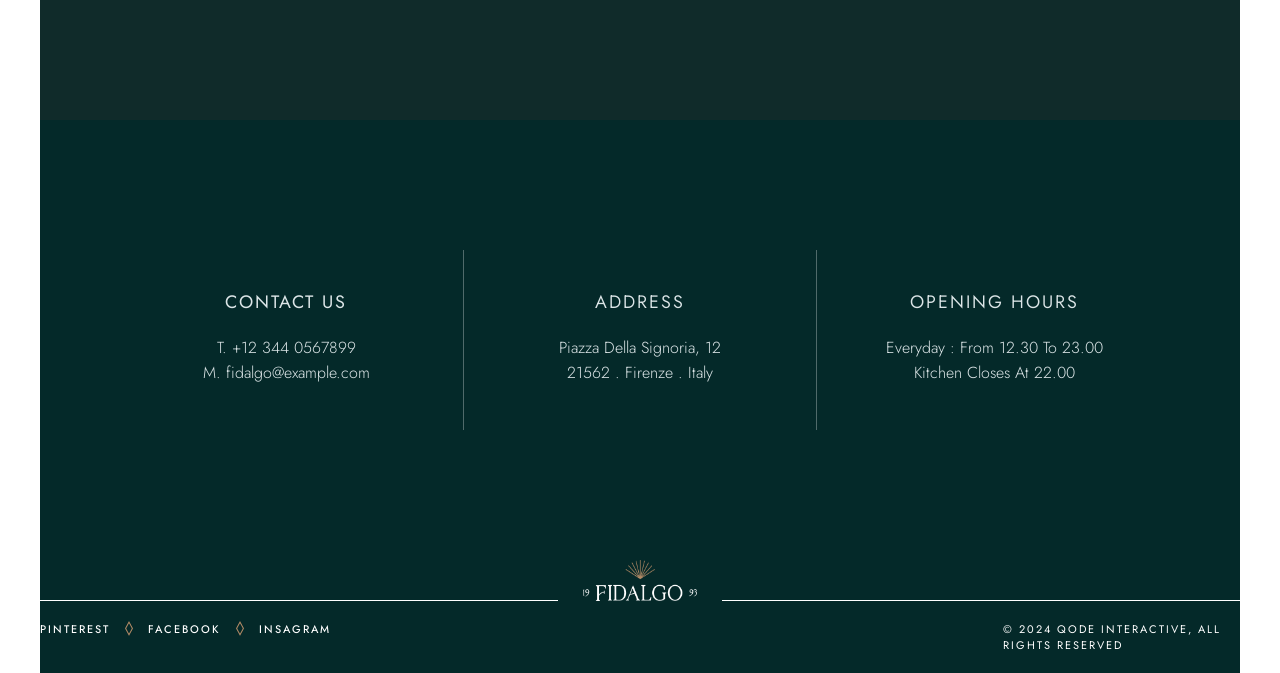
==== commit 1c57f154: "Add files via upload" ====
--- a/about.html
+++ b/about.html
@@ -43,58 +43,14 @@
 
     <main>
 
-        <!-- BEGINNING OF SECOND SECTION
-<div class="second-section">
-    <div class="second-one">
-    </div>
-    <div class="second-two">
-        <div class="second-two-a">
-            <p class="goals">OUR GOALS & HISTORY</p>
-        <p>Lorem ipsum dolor sit amet, consectetur adipiscing elit, sed do eiusmod tempor incididunt ut labore et dolore magna aliqua. Ut enim ad minim veniam, quis nostrud exercitation ullamco laboris nisi ut aliquip ex ea commodo consequat.</p>
-        </div>
-
-        <div class="second-two-b">
-            <img src="p1-img2.jpg" alt="">
-            <div class="second-two-bi">
-                <p class="open">OPENING HOURS</p>
-                <p>Mon – thu: 10 am – 01 am </p>
-                <p>Fri – sun: 10 am – 020 am</p>
-            </div>
-        </div>
-         <div class="second-two-bii">
-            <p>The art of French Cooking</p>
-           </div> 
-    </div>
-</div> -->
+      
+
 <!-- SECOND SECTION -->
-
-    <section class="content-section">
-        <div class="left-column">
-            <img src="p1-img1.jpg" alt="Woman at bar" class="bar-image">
-        </div>
-
-        <div class="right-column">
-            <h1>OUR GOALS &<br> HISTORY</h1>
-            <p class="description">
-                Lorem ipsum dolor sit amet, consectetur adipiscing elit,
-                sed do eiusmod tempor incididunt ut labore et dolore magna aliqua.
-                Ut enim ad minim veniam, quis nostrud exercitation ullamco laboris
-                nisi ut aliquip ex ea commodo consequat.
-            </p>
-
-            <div class="image-box">
-                <img src="p1-img2.jpg" alt="Wine on table">
-                <p class="script-text">The art of<br>French cooking</p>
-            </div>
-
-            <div class="hours">
-                <h5>OPENING HOURS</h5>
-                <p>Mon – thu: 10 am — 01 am<br>Fri – sun: 10 am — 02 am</p>
-            </div>
-        </div>
-    </section>
-
-<!-- ENDING -->
+<div class="second-area">
+    <div class="second-one"></div>
+    <div class="second-two"></div>
+</div>
+<!-- ENDING OF SECOND SECTION -->
 
 
 
--- a/about.css
+++ b/about.css
@@ -33,9 +33,9 @@
 
 
 .main-div{
-    width: 90%;
+    width: 100%;
 max-width: 1200px;
-min-height: 100vh;
+min-height: 90vh;
 margin: 0 auto;
     background-color: rgb(16,43,42);
 
@@ -119,114 +119,26 @@
   border: 1px solid burlywood;
 }
 /* ENDING */
-
-/* BEGINNING OF SECOND SECTION */
-
-.content-section {
-    display: flex;
-    min-height: 100vh;
-}
-
-.left-column {
-    flex: 1;
-    display: flex;
-    align-items: center;
-    justify-content: center;
-    background-color: #0f2f2f;
-}
-
-.bar-image {
+/* BEGINNING OF SECOND AREA */
+
+.second-area{
+    background-color: blue;
     width: 100%;
-    border-top-right-radius: 150px;
-    object-fit: cover;
-}
-
-.right-column {
-    flex: 1;
-    padding: 5rem 4rem;
-    background-color: #0f2f2f;
-    display: flex;
-    flex-direction: column;
-    justify-content: center;
-    /* position: absolute; */
-    padding-top: 17rem;
-}
-
-h1 {
-    font-family: 'Playfair Display', serif;
-    font-weight: 700;
-    font-size: 2.5rem;
-    letter-spacing: 3px;
-    margin-bottom: 1.5rem;
-}
-
-.description {
-    line-height: 1.8;
-    color: #d9d9d9;
-    margin-bottom: 2rem;
-    font-size: 1rem;
-}
-
-.image-box {
+    max-width: 1200px;
+    min-height: 90vh;
     position: relative;
-    width: 80%;
-    margin: 2rem 0;
-}
-
-.image-box img {
-    width: 70%;
-    border-radius: 6px;
-}
-
-.script-text {
-    position: absolute;
-    bottom: 0;
-    right: 10px;
-    font-family: 'Playfair Display', serif;
-    font-style: italic;
-    color: #e0b89f;
-    font-size: 1.8rem;
-    line-height: 1.3;
-}
-
-.hours {
-    margin-top: 2rem;
-}
-
-.hours h5 {
-    font-size: 0.9rem;
-    letter-spacing: 1px;
-    margin-bottom: 0.8rem;
-    color: #bbb;
-    text-transform: uppercase;
-}
-
-.hours p {
-    font-size: 1rem;
-    color: #fff;
-    line-height: 1.6;
-}
-
-/* Responsive Design */
-@media (max-width: 900px) {
-    .content-section {
-        flex-direction: column;
-    }
-
-    .left-column, .right-column {
-        width: 100%;
-        padding: 2rem;
-    }
-
-    .bar-image {
-        border-radius: 0;
-        width: 100%;
-    }
-
-    .image-box {
-        width: 100%;
-    }
-}
+
+}
+
+.second-one{
+    background-color: black;
+    width: 50%;
+    min-height: 90vh;
+}
+/* ENDING OF SECOND AREA */
+
+
+
 /* BEGINNING OF THIRD AREA */
 .third-section{
 display: flex;
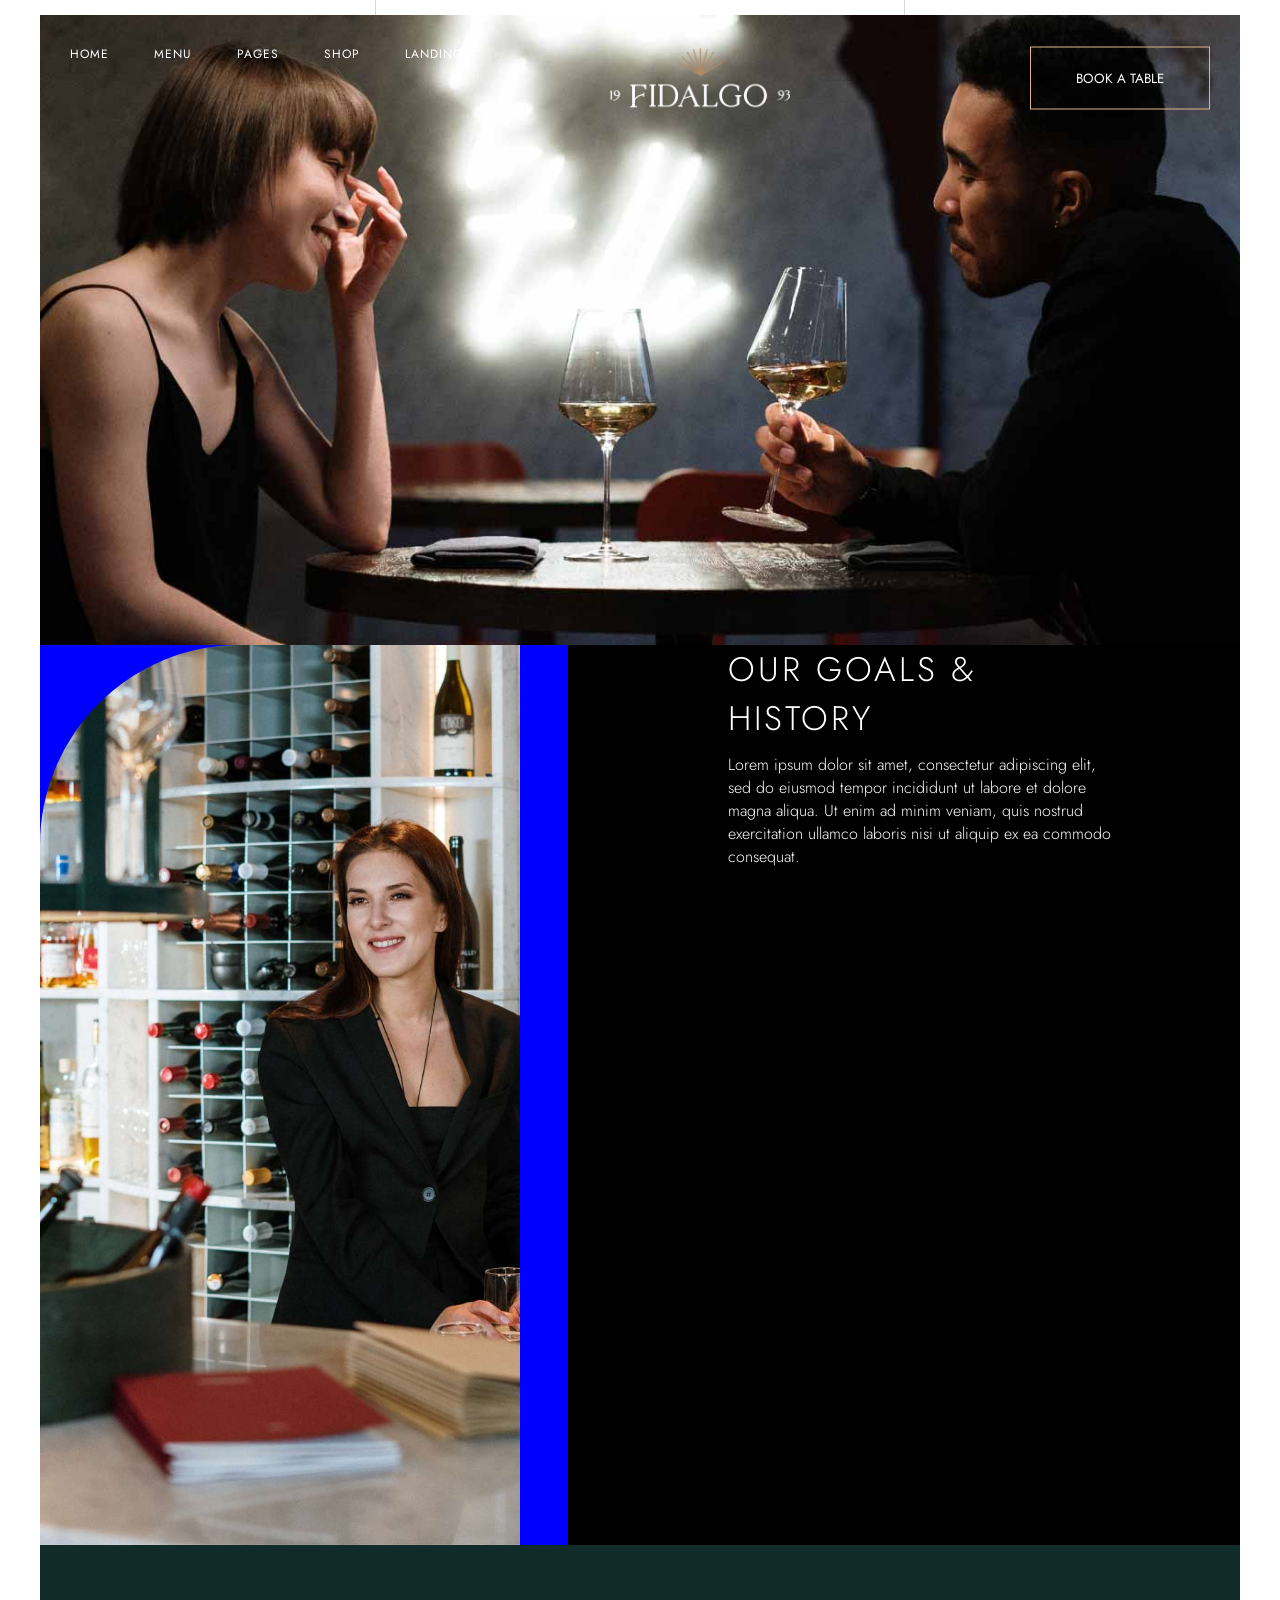
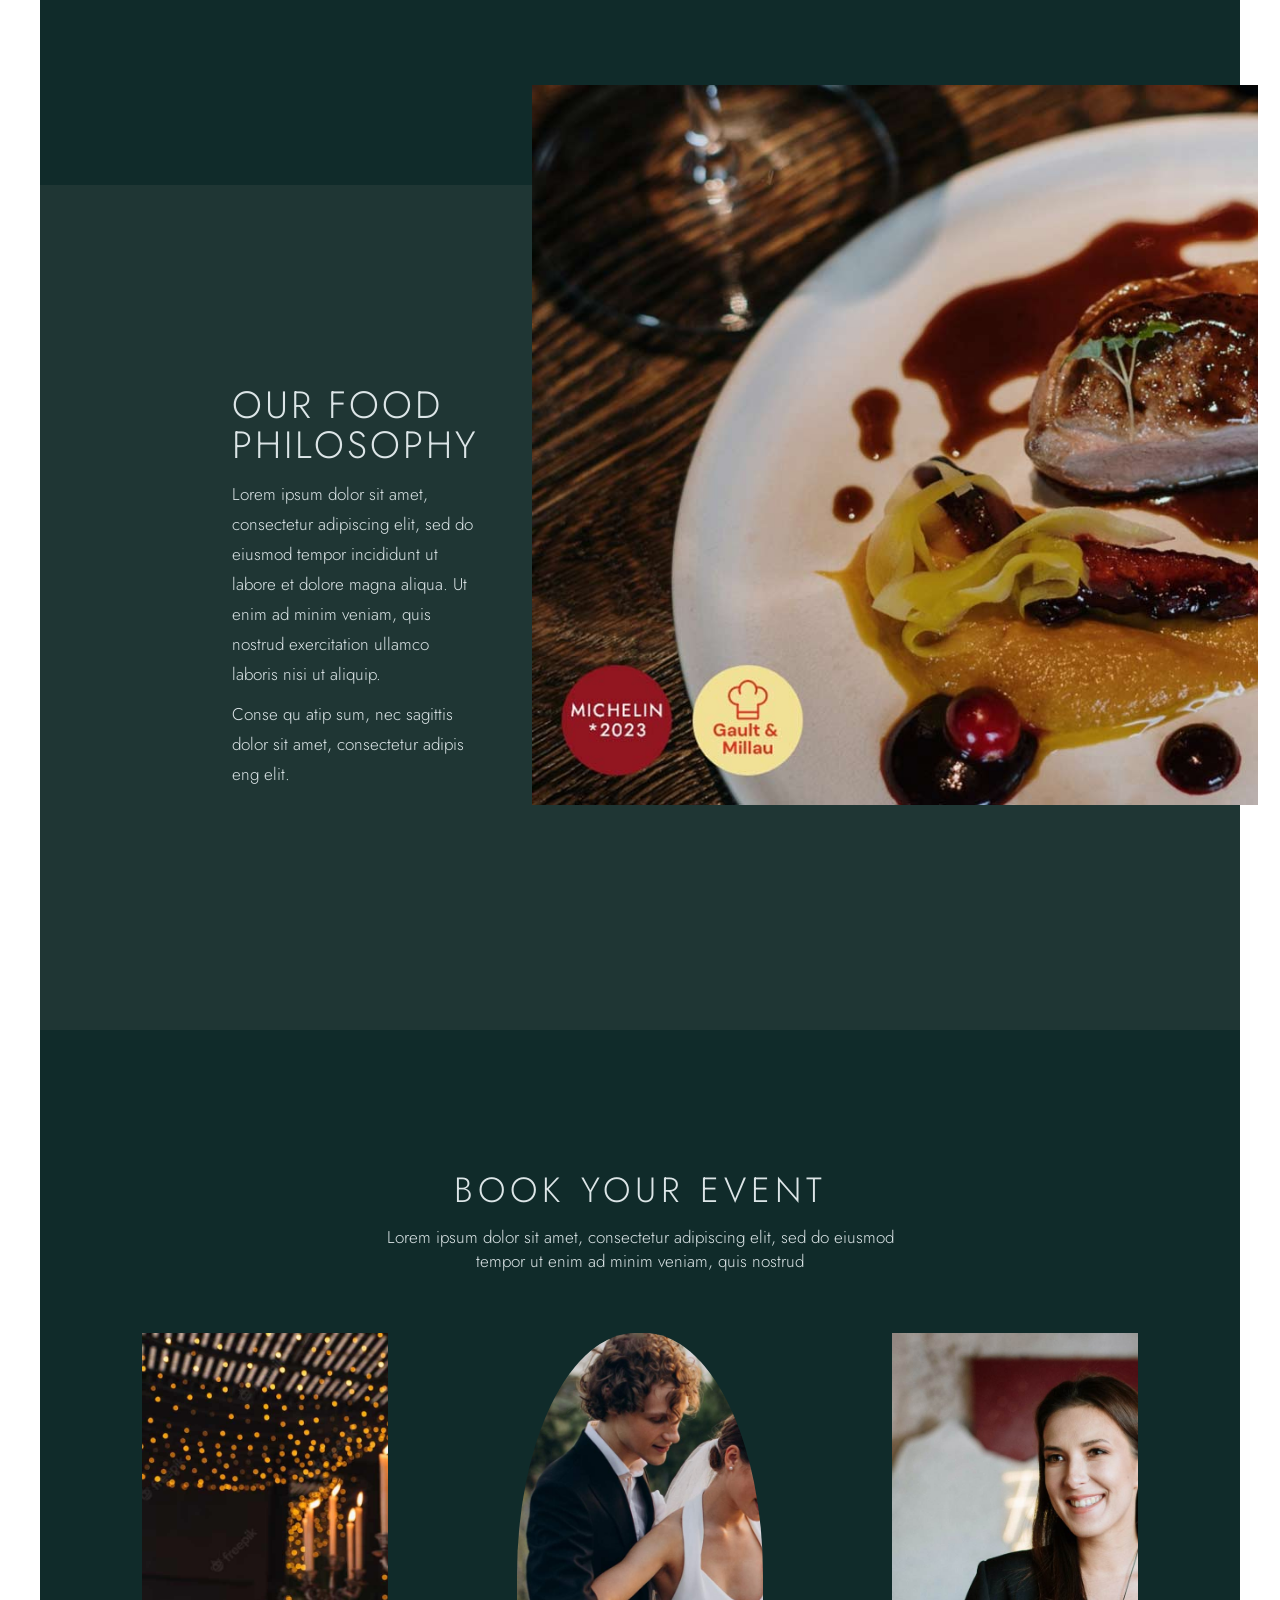
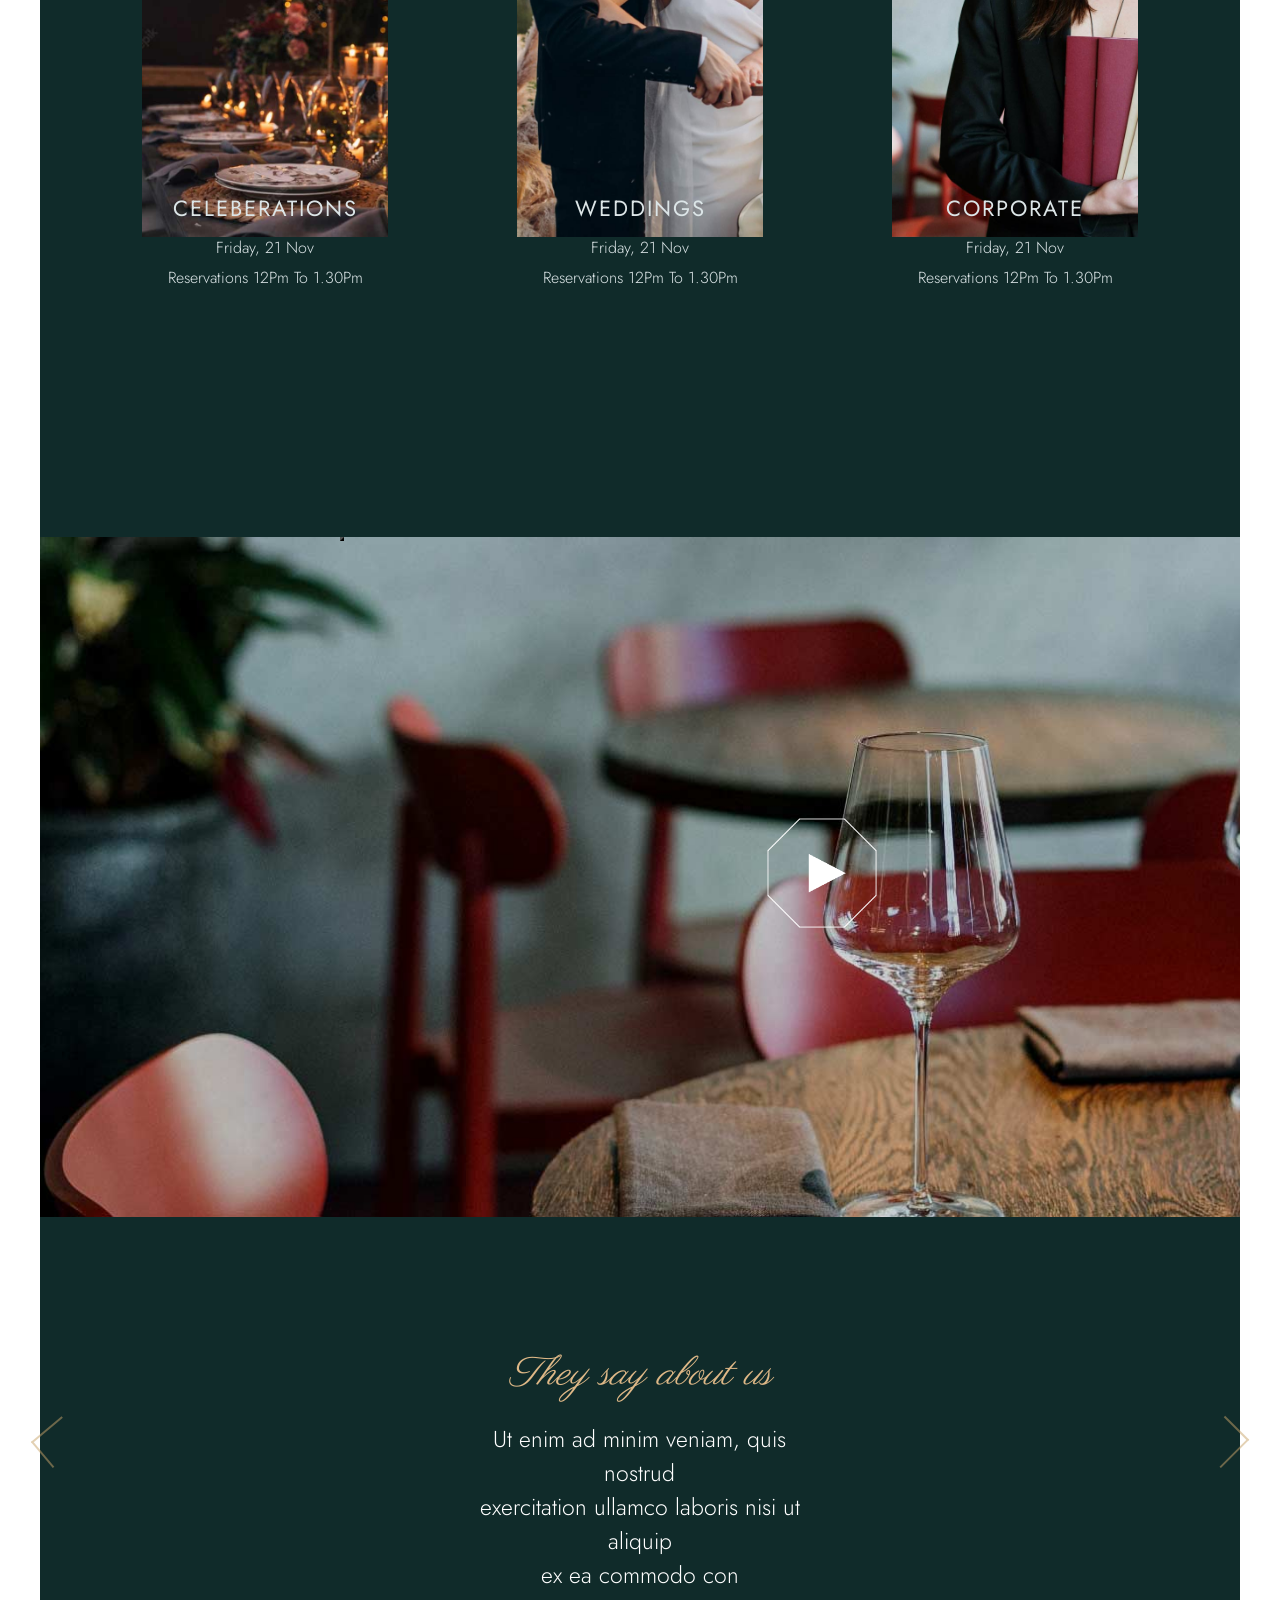
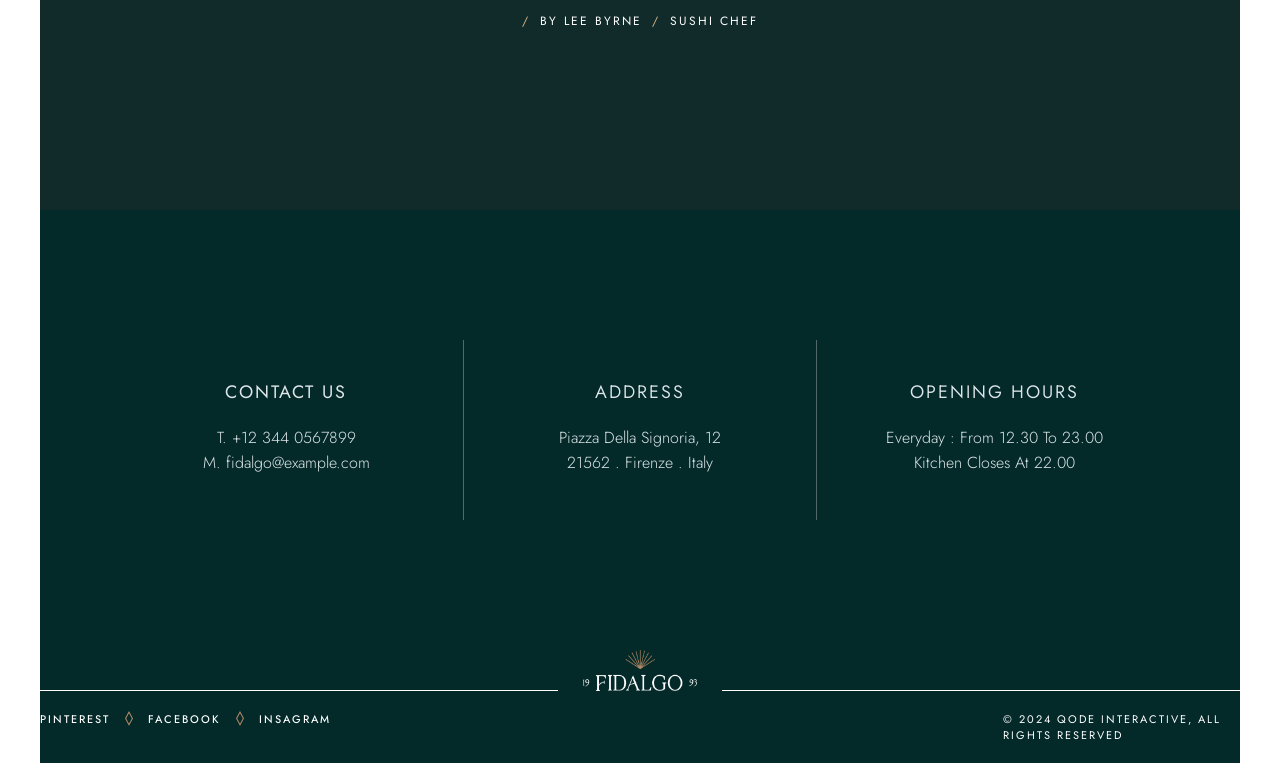
==== commit 73d7996d: "Add files via upload" ====
--- a/about.html
+++ b/about.html
@@ -48,7 +48,13 @@
 <!-- SECOND SECTION -->
 <div class="second-area">
     <div class="second-one"></div>
-    <div class="second-two"></div>
+    <div class="second-two">
+      <div class="second-two-a">
+        <p class="goals">OUR GOALS &</p>
+        <p class="history">HISTORY</p>
+        <p class="lorem">Lorem ipsum dolor sit amet, consectetur adipiscing elit, sed do eiusmod tempor incididunt ut labore et dolore magna aliqua. Ut enim ad minim veniam, quis nostrud exercitation ullamco laboris nisi ut aliquip ex ea commodo consequat.</p>
+      </div>
+    </div>
 </div>
 <!-- ENDING OF SECOND SECTION -->
 
--- a/about.css
+++ b/about.css
@@ -125,15 +125,53 @@
     background-color: blue;
     width: 100%;
     max-width: 1200px;
-    min-height: 90vh;
+    min-height: 100vh;
     position: relative;
+    /* flex: 1; */
 
 }
 
 .second-one{
     background-color: black;
-    width: 50%;
-    min-height: 90vh;
+    width: 40%;
+    min-height: 100vh;
+    position: absolute;
+    background-image: url(p1-img1.jpg);
+background-size: cover;
+border-top-left-radius: 200px;
+}
+
+.second-two{
+    width: 56%;
+    min-height: 100vh;
+    background-color: black;
+    position: absolute;
+    top: 50%;
+     left: 72%;
+  transform: translate(-50%, -50%);
+  /* background: none;/ */
+}
+
+.goals{
+    font-size: 34px;
+    font-weight: 300;
+    letter-spacing: 3px;
+    padding-left: 10rem;
+}
+.history{
+  font-size: 34px;
+    font-weight: 300;
+    letter-spacing: 3px; 
+    padding-left: 10rem;
+
+}
+.lorem{
+    width: 57%;
+    /* font-size: ; */
+    font-weight: 300;
+    padding-top: 10px;
+    margin-left: 10rem;
+
 }
 /* ENDING OF SECOND AREA */
 
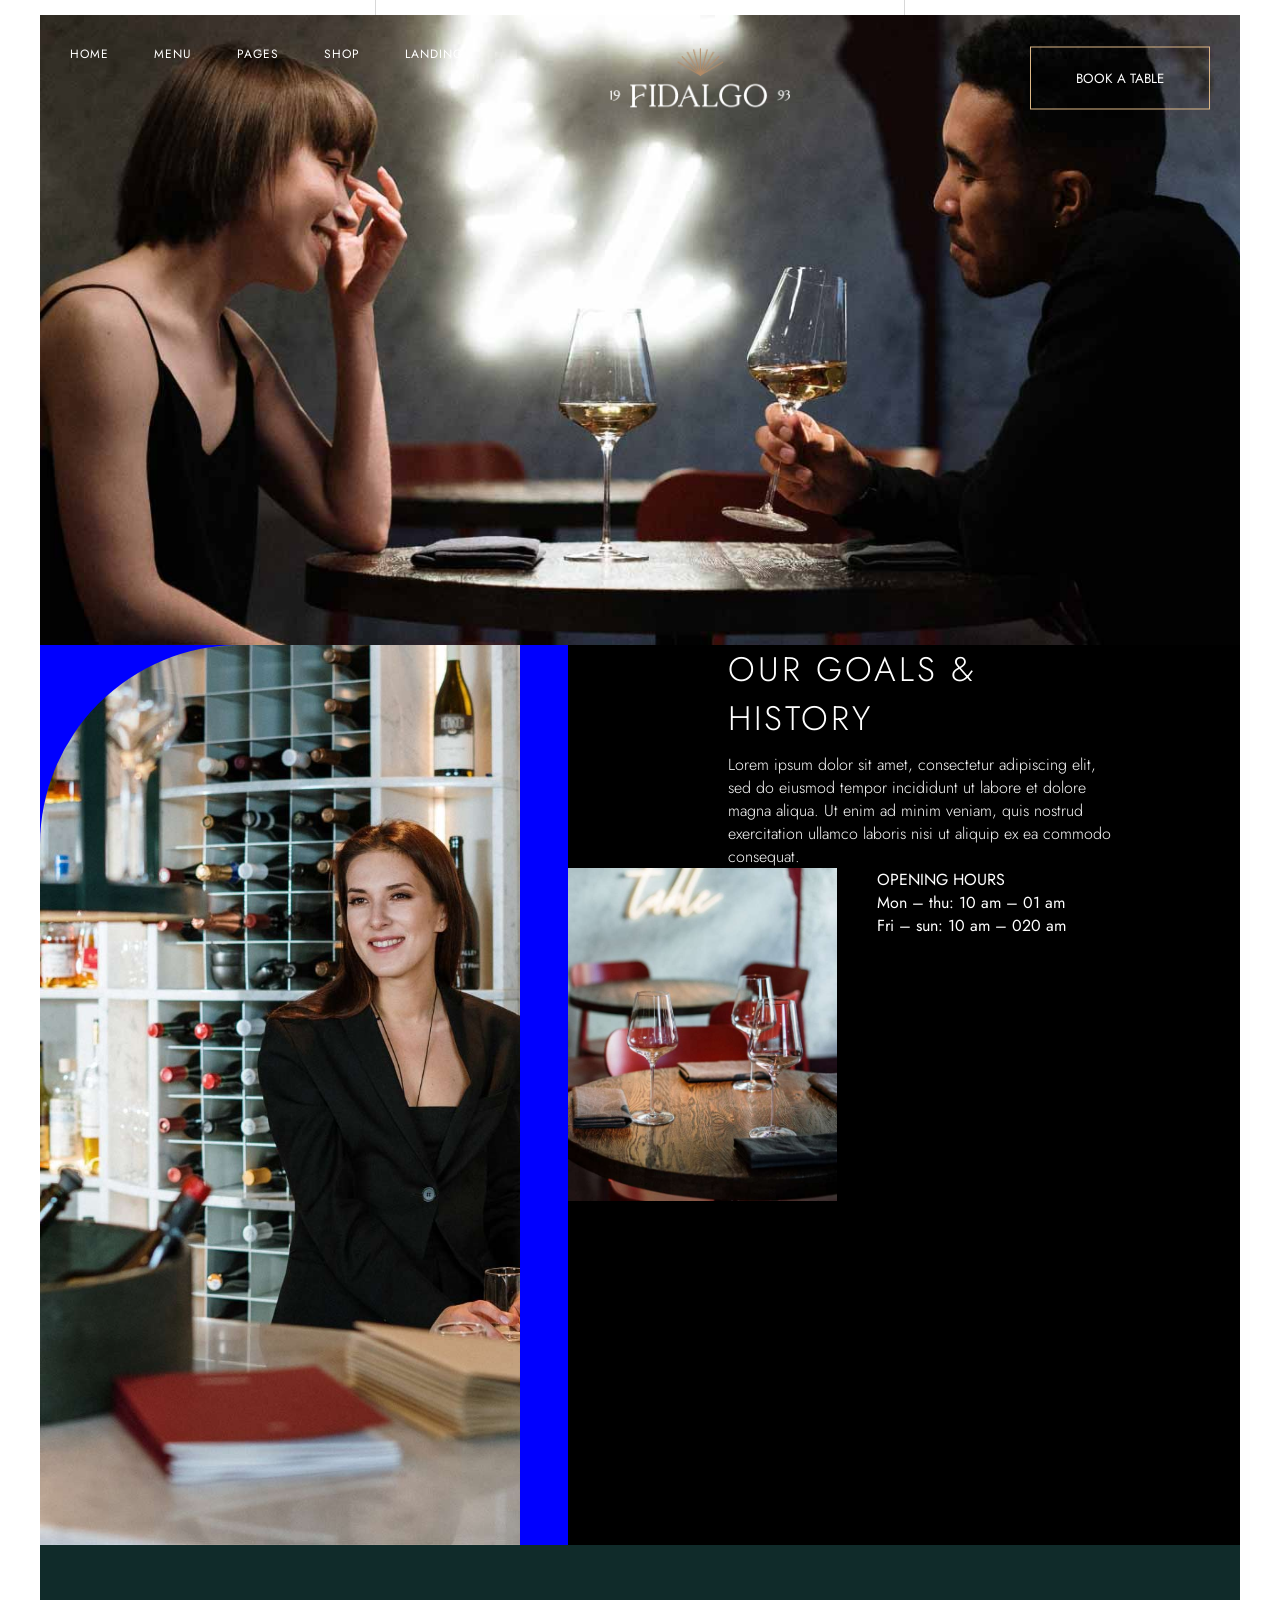
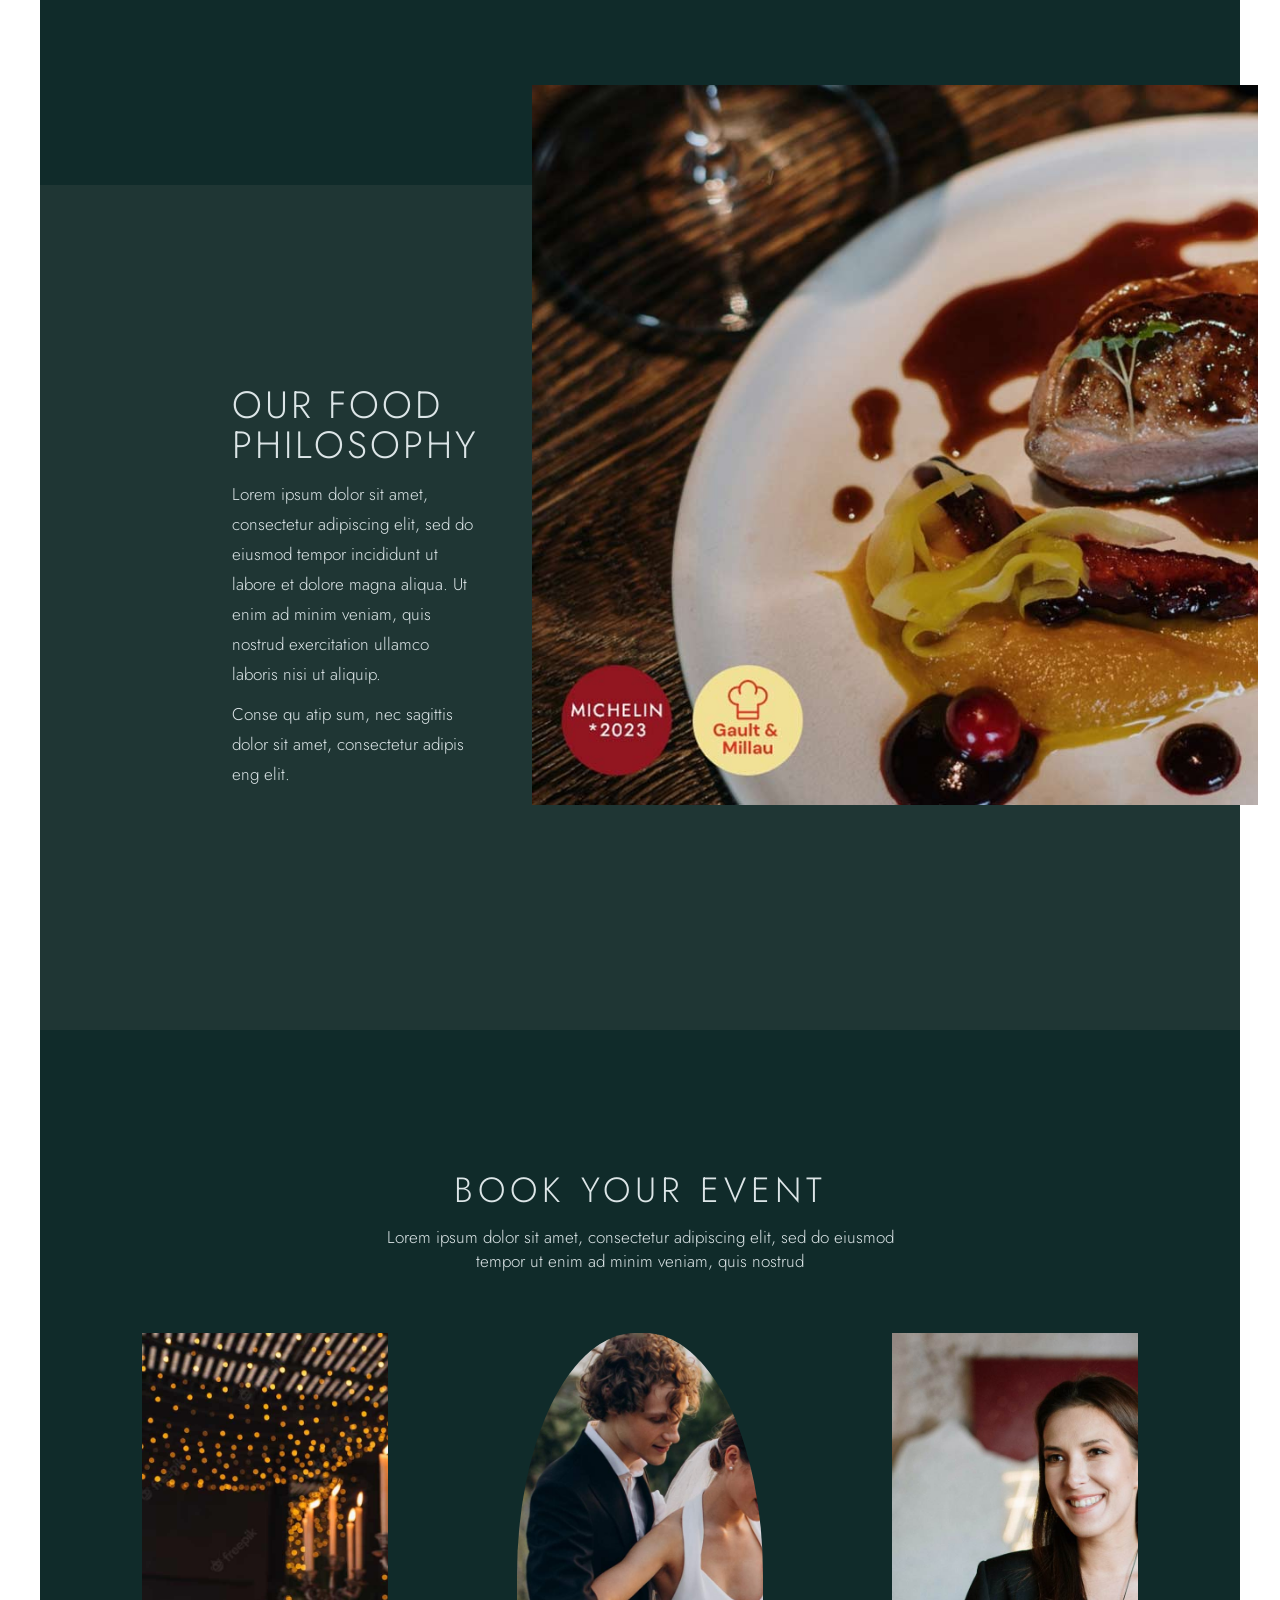
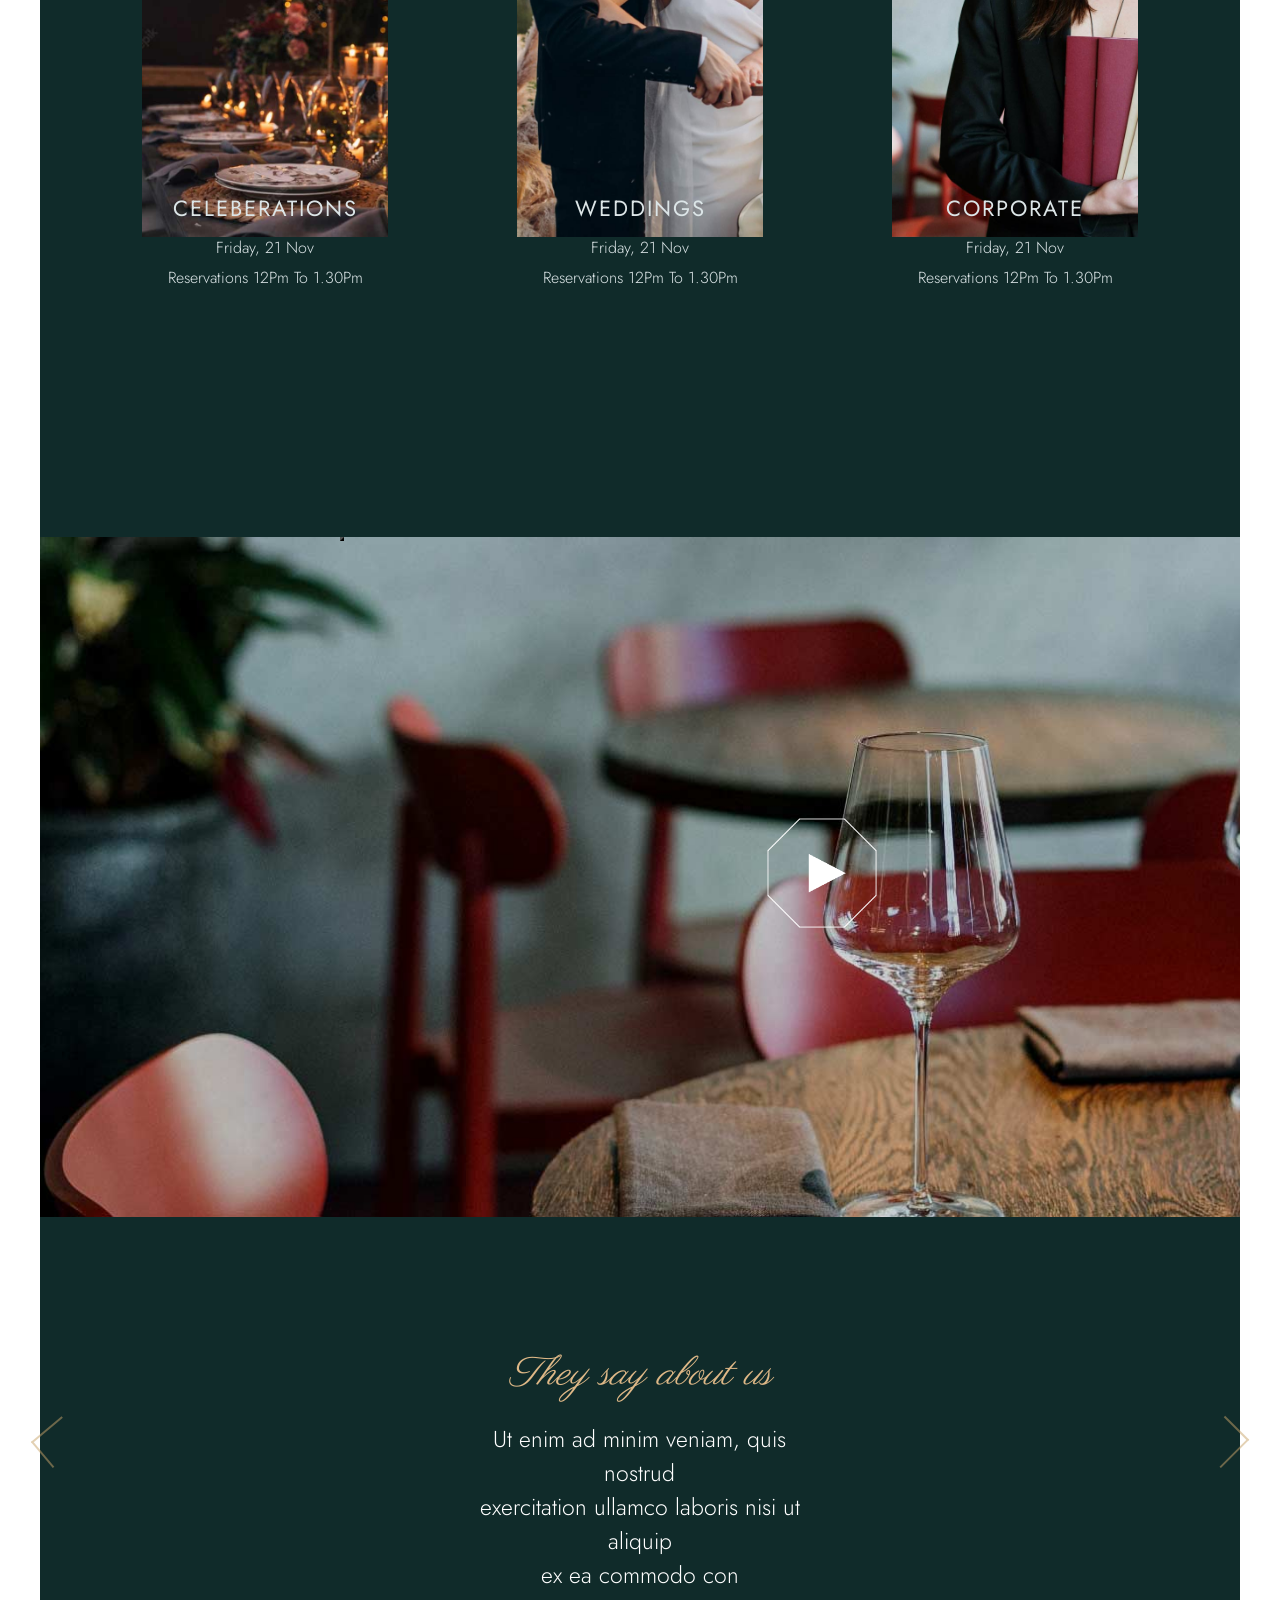
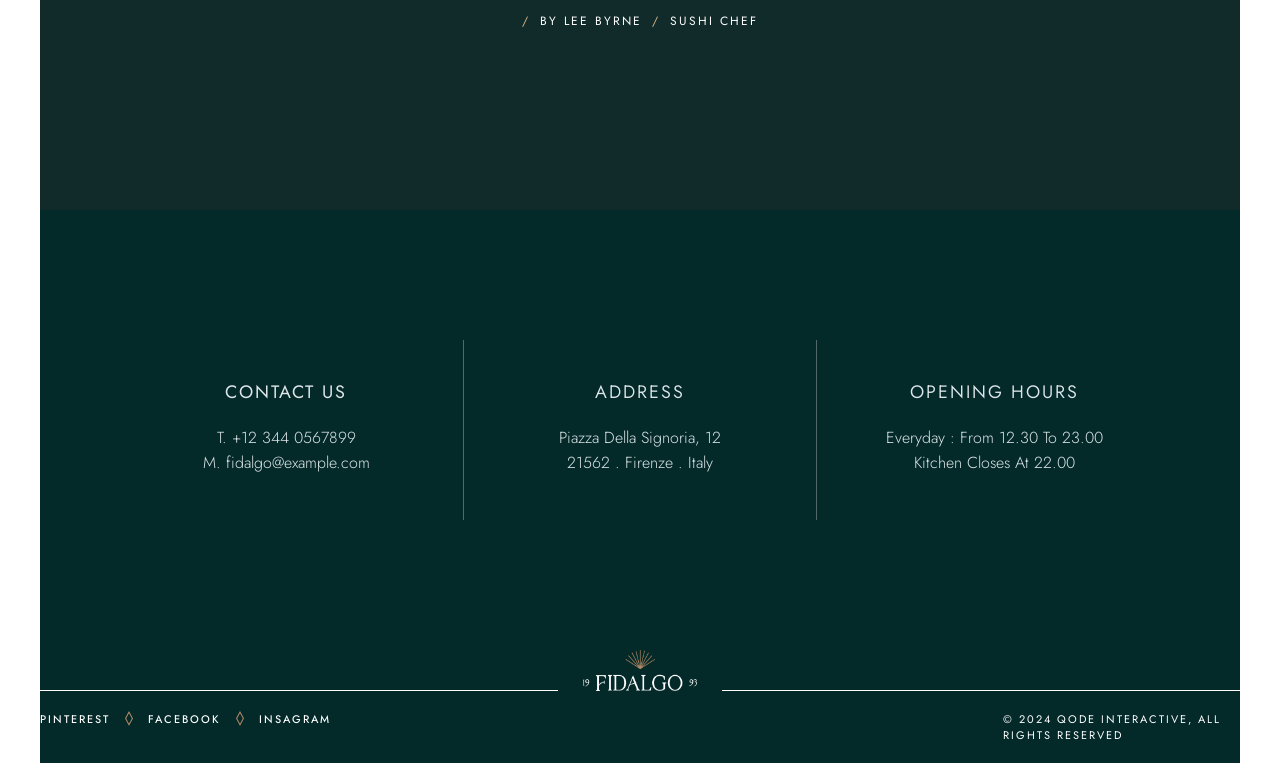
==== commit ba894c88: "Add files via upload" ====
--- a/about.html
+++ b/about.html
@@ -53,6 +53,16 @@
         <p class="goals">OUR GOALS &</p>
         <p class="history">HISTORY</p>
         <p class="lorem">Lorem ipsum dolor sit amet, consectetur adipiscing elit, sed do eiusmod tempor incididunt ut labore et dolore magna aliqua. Ut enim ad minim veniam, quis nostrud exercitation ullamco laboris nisi ut aliquip ex ea commodo consequat.</p>
+
+       <div class="second-three">
+          <img src="p1-img2.jpg" alt="">
+
+          <div class="second-three-a">
+          <p>OPENING HOURS</p>
+          <p>Mon – thu: 10 am – 01 am</p>
+          <p>Fri – sun: 10 am – 020 am</p>
+          </div>
+      </div>
       </div>
     </div>
 </div>
--- a/about.css
+++ b/about.css
@@ -139,6 +139,8 @@
     background-image: url(p1-img1.jpg);
 background-size: cover;
 border-top-left-radius: 200px;
+     /* aspect-ratio: 1 / 1; This forces the height to be equal to the width */
+
 }
 
 .second-two{
@@ -150,6 +152,7 @@
      left: 72%;
   transform: translate(-50%, -50%);
   /* background: none;/ */
+
 }
 
 .goals{
@@ -172,6 +175,13 @@
     padding-top: 10px;
     margin-left: 10rem;
 
+}
+.second-three{
+  display: flex;
+  gap: 40px;  
+}
+.second-three img{
+    width: 40%;
 }
 /* ENDING OF SECOND AREA */
 
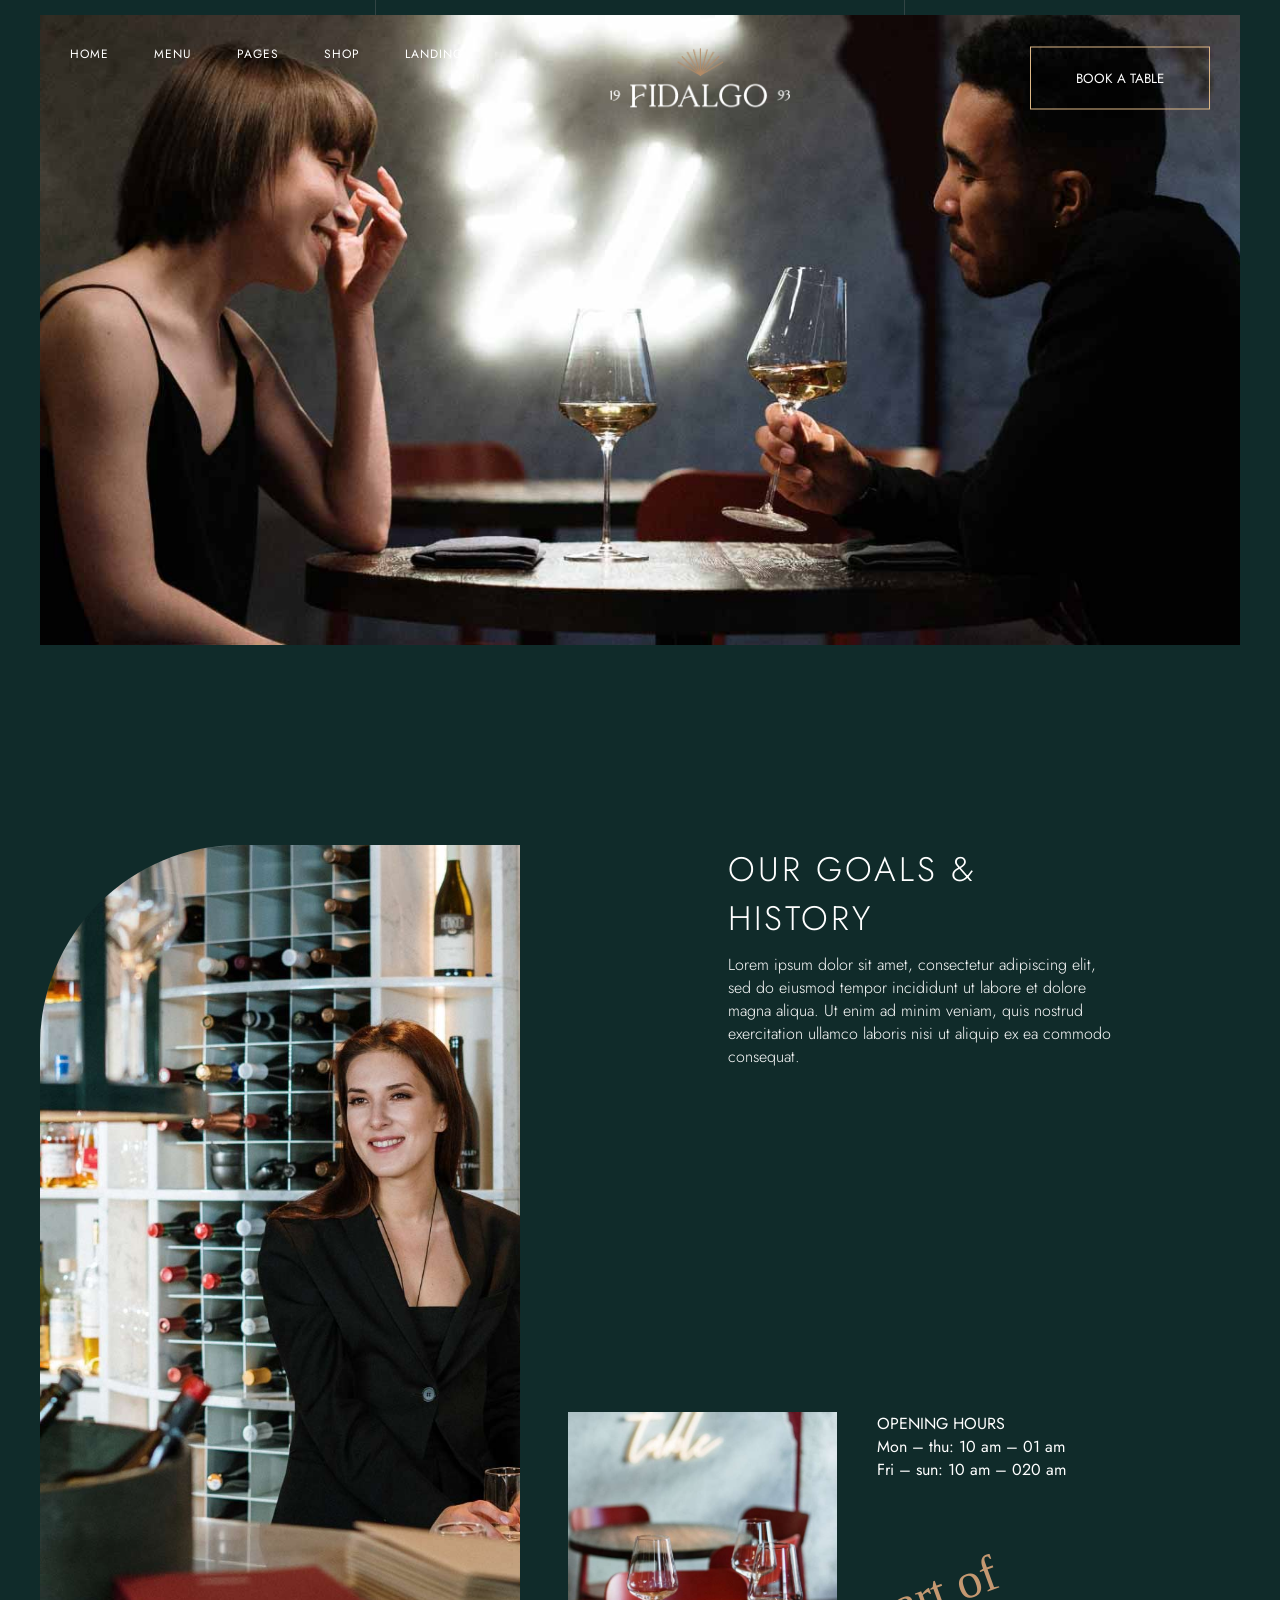
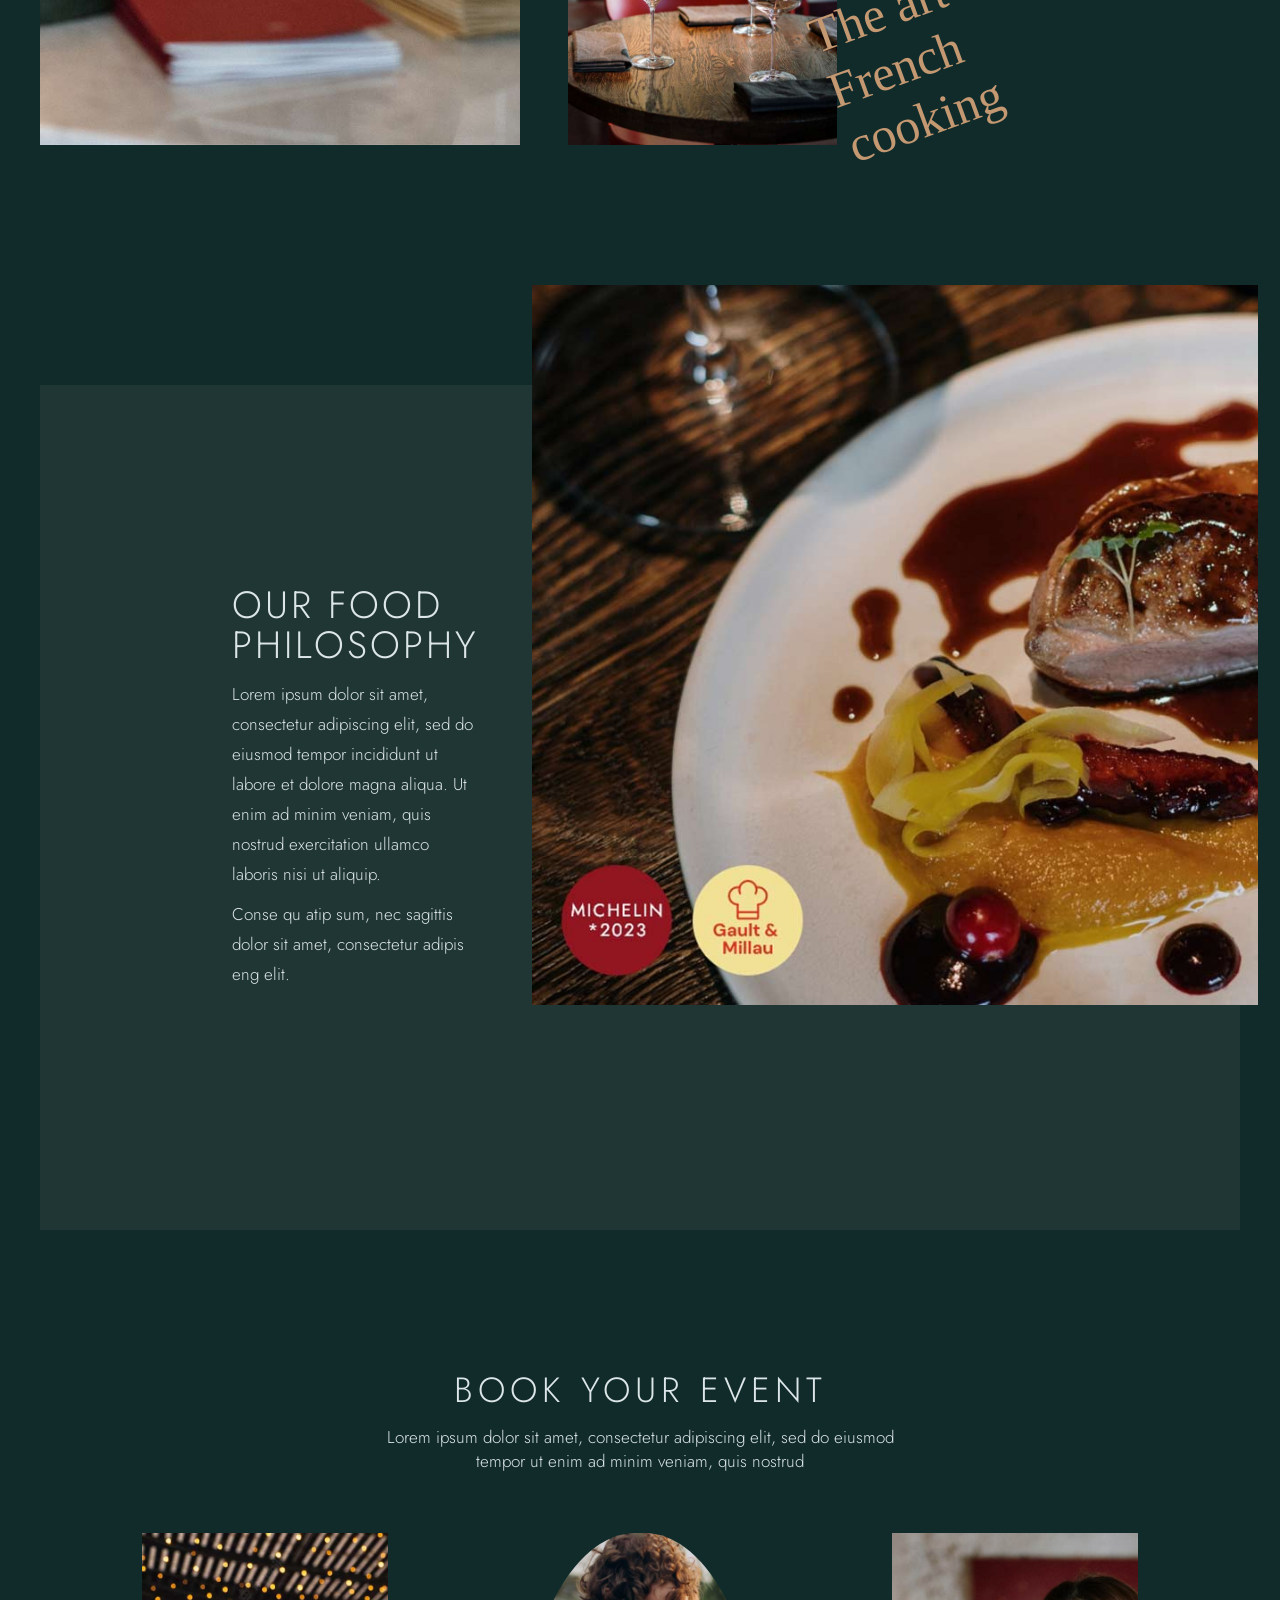
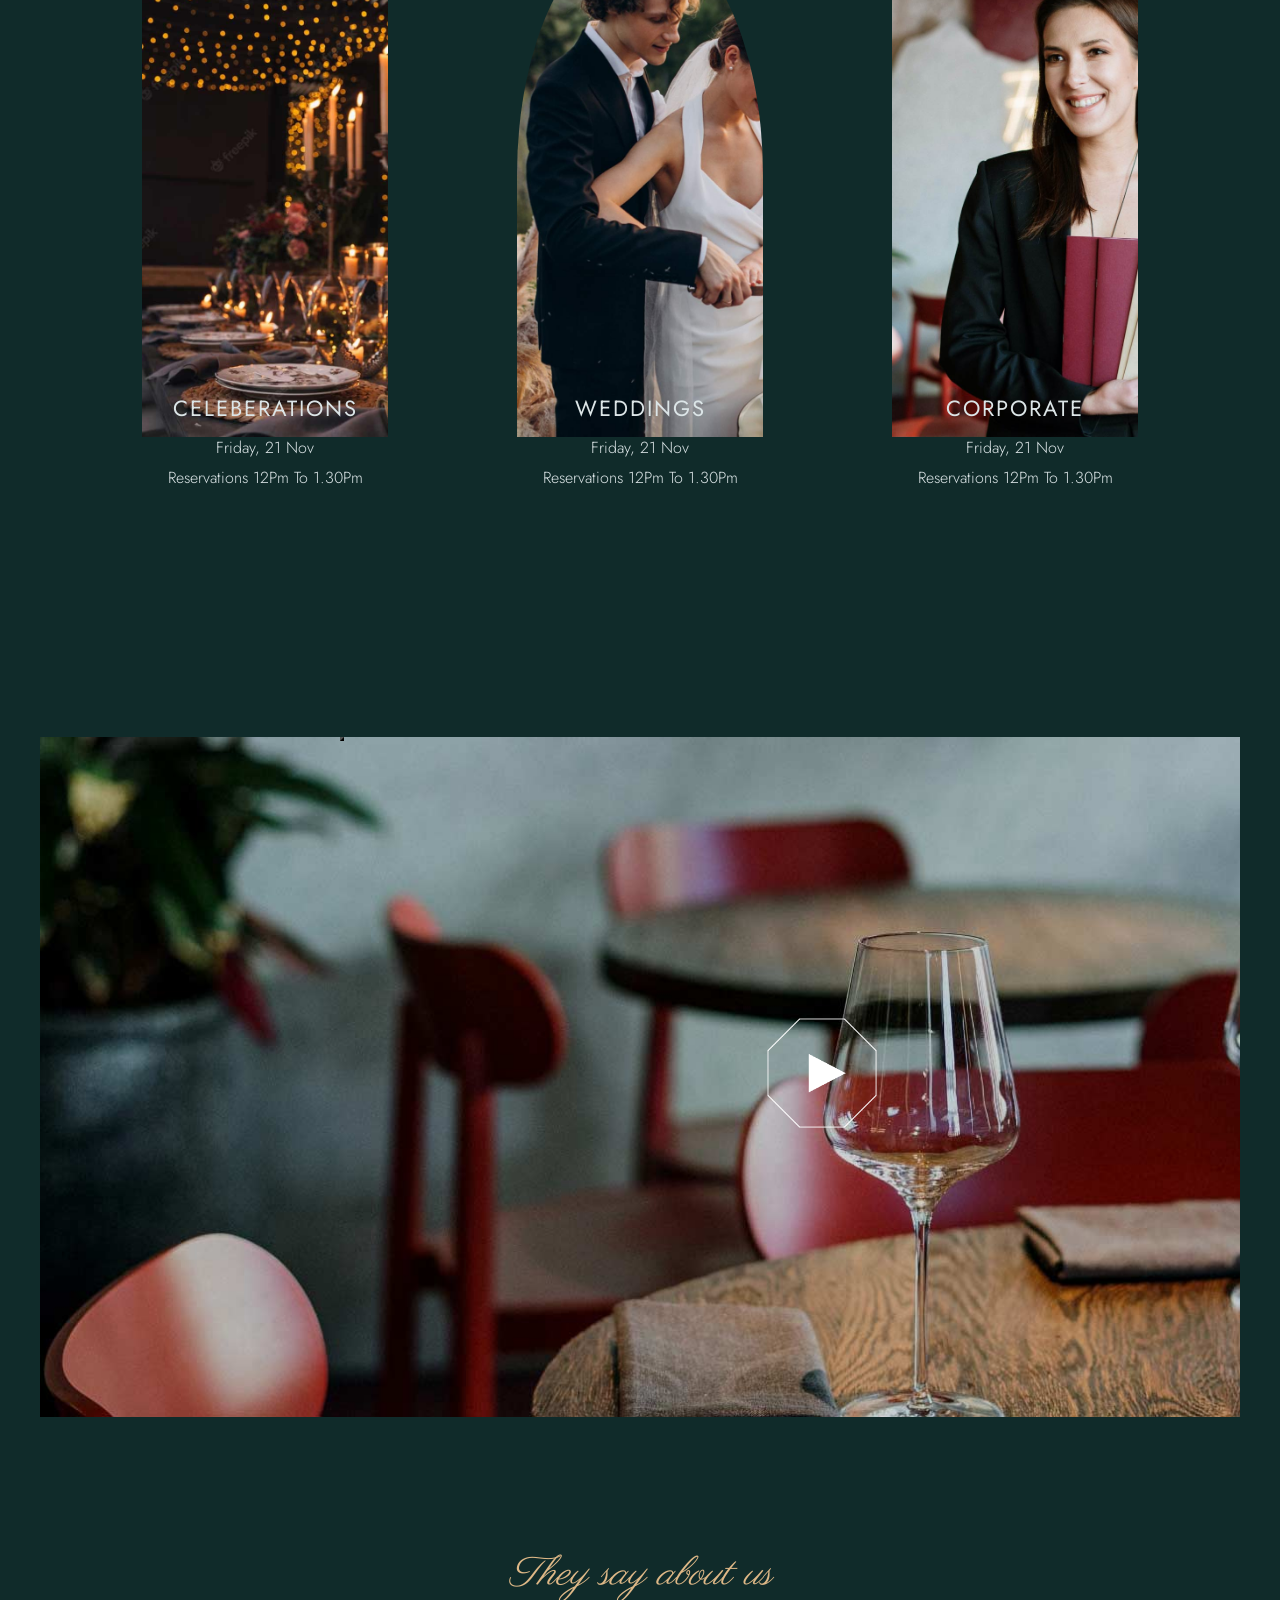
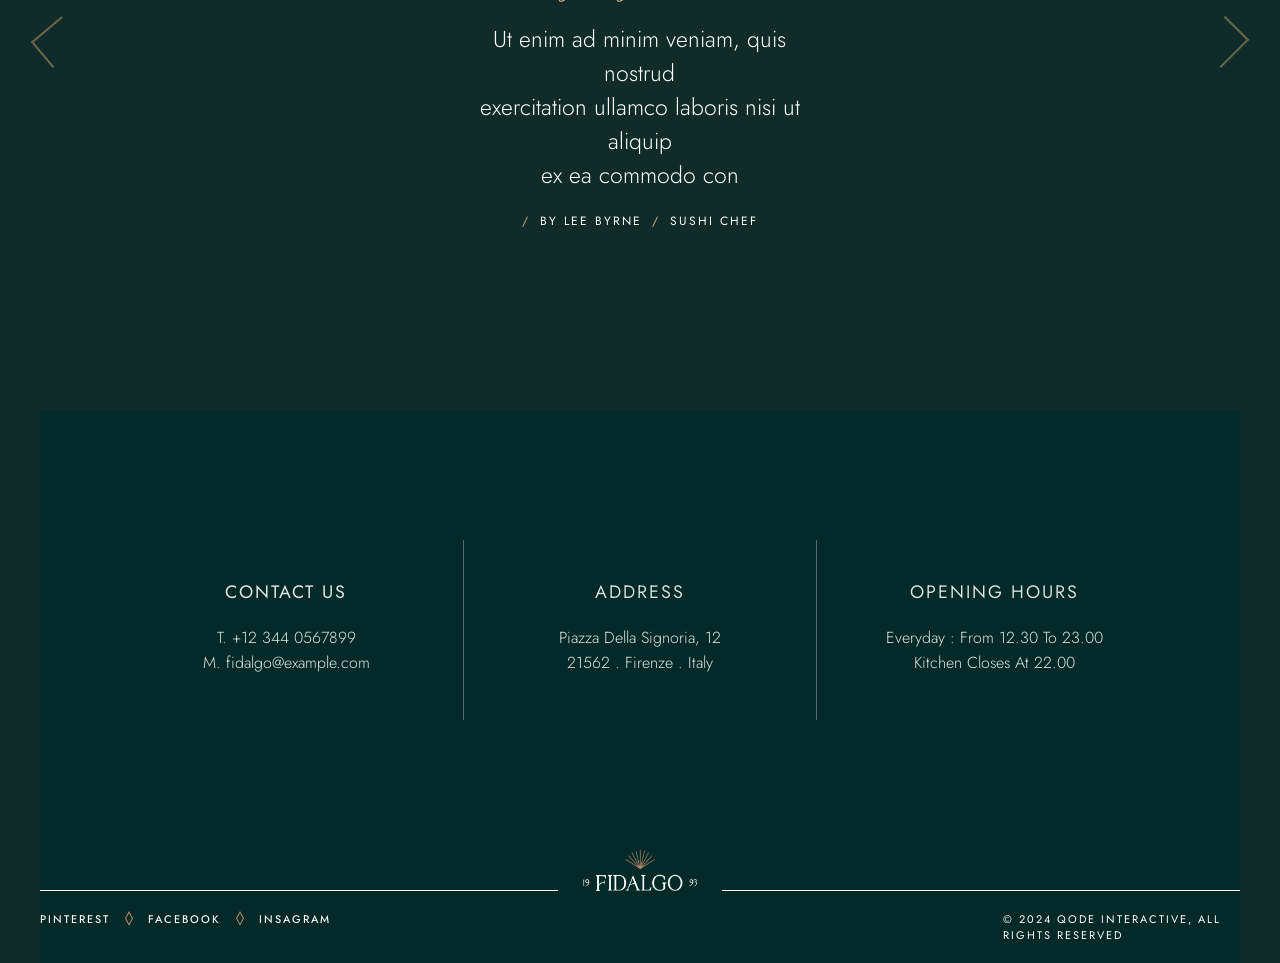
==== commit 26c2cc3c: "Add files via upload" ====
--- a/about.html
+++ b/about.html
@@ -9,6 +9,7 @@
     <link href="https://fonts.googleapis.com/css2?family=Allura&display=swap" rel="stylesheet">
     <link href="https://fonts.googleapis.com/css2?family=Alex+Brush&display=swap" rel="stylesheet">
     <link href="https://fonts.googleapis.com/css2?family=Parisienne&display=swap" rel="stylesheet">
+    <link href="https://fonts.cdnfonts.com/css/mrs-saint-delafield" rel="stylesheet">
     
 </head>
 <body>
@@ -63,6 +64,7 @@
           <p>Fri – sun: 10 am – 020 am</p>
           </div>
       </div>
+          <p class="art">The art of French cooking</p>
       </div>
     </div>
 </div>
--- a/about.css
+++ b/about.css
@@ -7,7 +7,7 @@
 }
 
 body{
-    /* background-color: rgb(16,43,42); */
+    background-color: rgb(16,43,42);
     overflow-x: hidden;
 
 }
@@ -122,17 +122,18 @@
 /* BEGINNING OF SECOND AREA */
 
 .second-area{
-    background-color: blue;
+    /* background-color: blue; */
     width: 100%;
     max-width: 1200px;
     min-height: 100vh;
     position: relative;
+margin-top: 200px;
     /* flex: 1; */
 
 }
 
 .second-one{
-    background-color: black;
+    /* background-color: black; */
     width: 40%;
     min-height: 100vh;
     position: absolute;
@@ -146,7 +147,7 @@
 .second-two{
     width: 56%;
     min-height: 100vh;
-    background-color: black;
+    /* background-color: black; */
     position: absolute;
     top: 50%;
      left: 72%;
@@ -177,11 +178,30 @@
 
 }
 .second-three{
+    /* margin-top: 50px; */
   display: flex;
-  gap: 40px;  
+  /* justify-content: baseline; */
+  gap: 40px; 
+   position: absolute; /* Takes the image out of the normal flow */
+  bottom: 0; /* Aligns the bottom of the image with the bottom of the wrapper */
+  left: 0; 
 }
 .second-three img{
     width: 40%;
+}
+.art{
+     position: absolute; /* Takes the image out of the normal flow */
+  bottom: 0; /* Aligns the bottom of the image with the bottom of the wrapper */
+  left: 16rem; 
+  /* background-color: gray; */
+  font-size: 50px;
+  font-weight: 400;
+  width: 30%;
+  font-family: 'Mrs Saint Delafield', cursive;
+  transform: rotate(-20deg);
+  color: rgb(196, 152, 113);
+  /* margin-left: 60px; */
+
 }
 /* ENDING OF SECOND AREA */
 
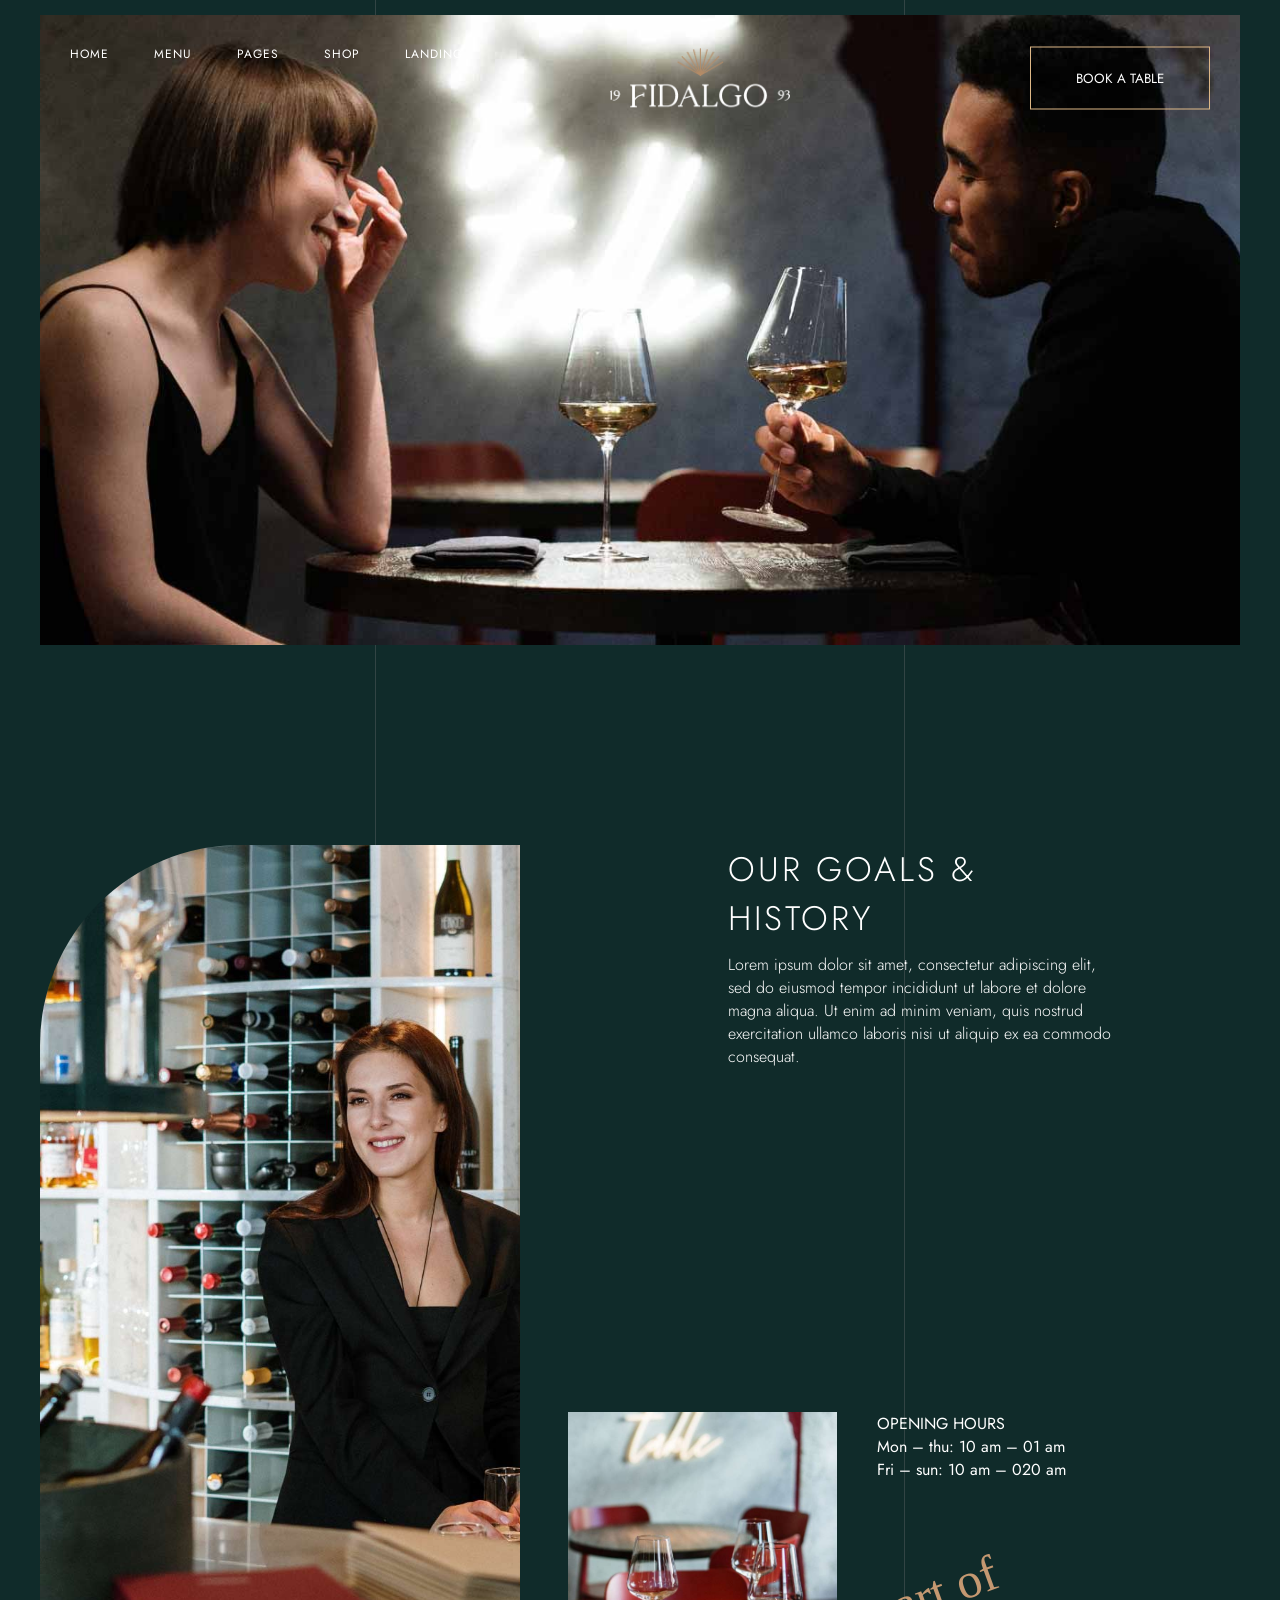
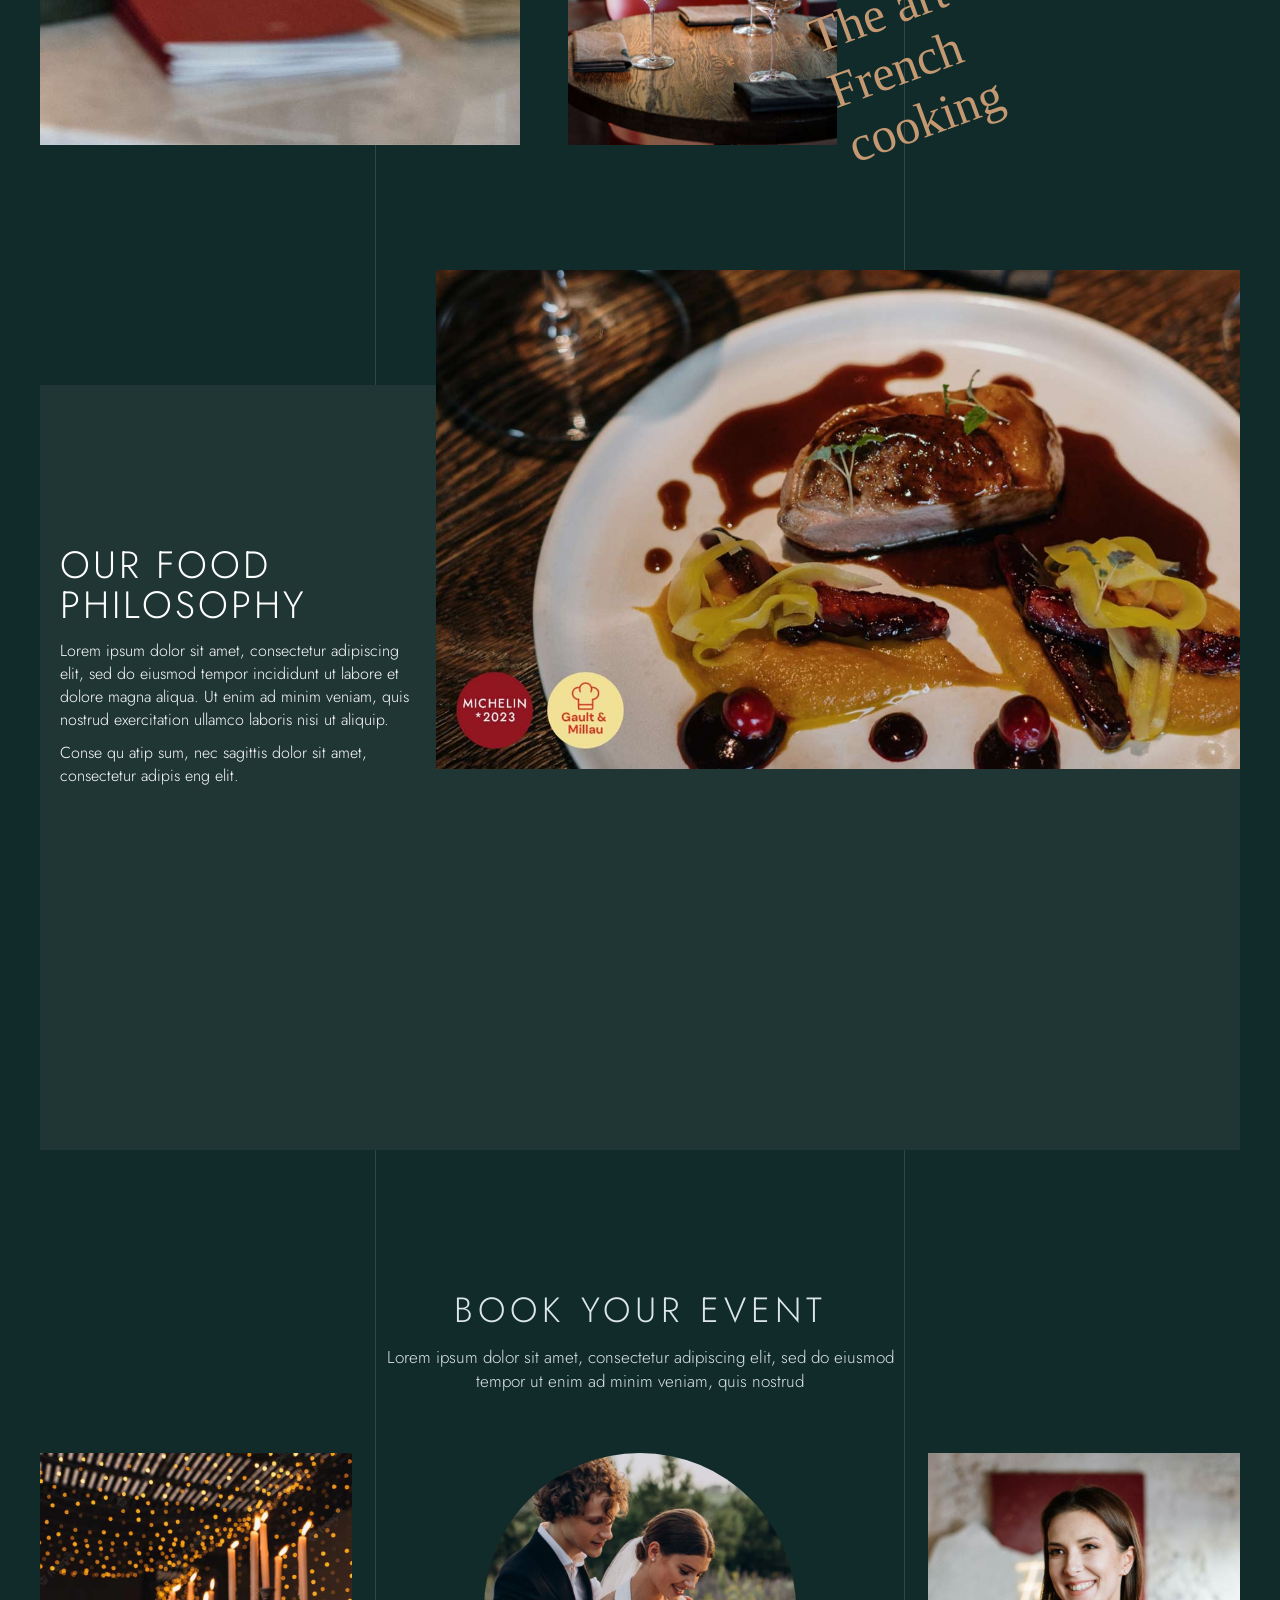
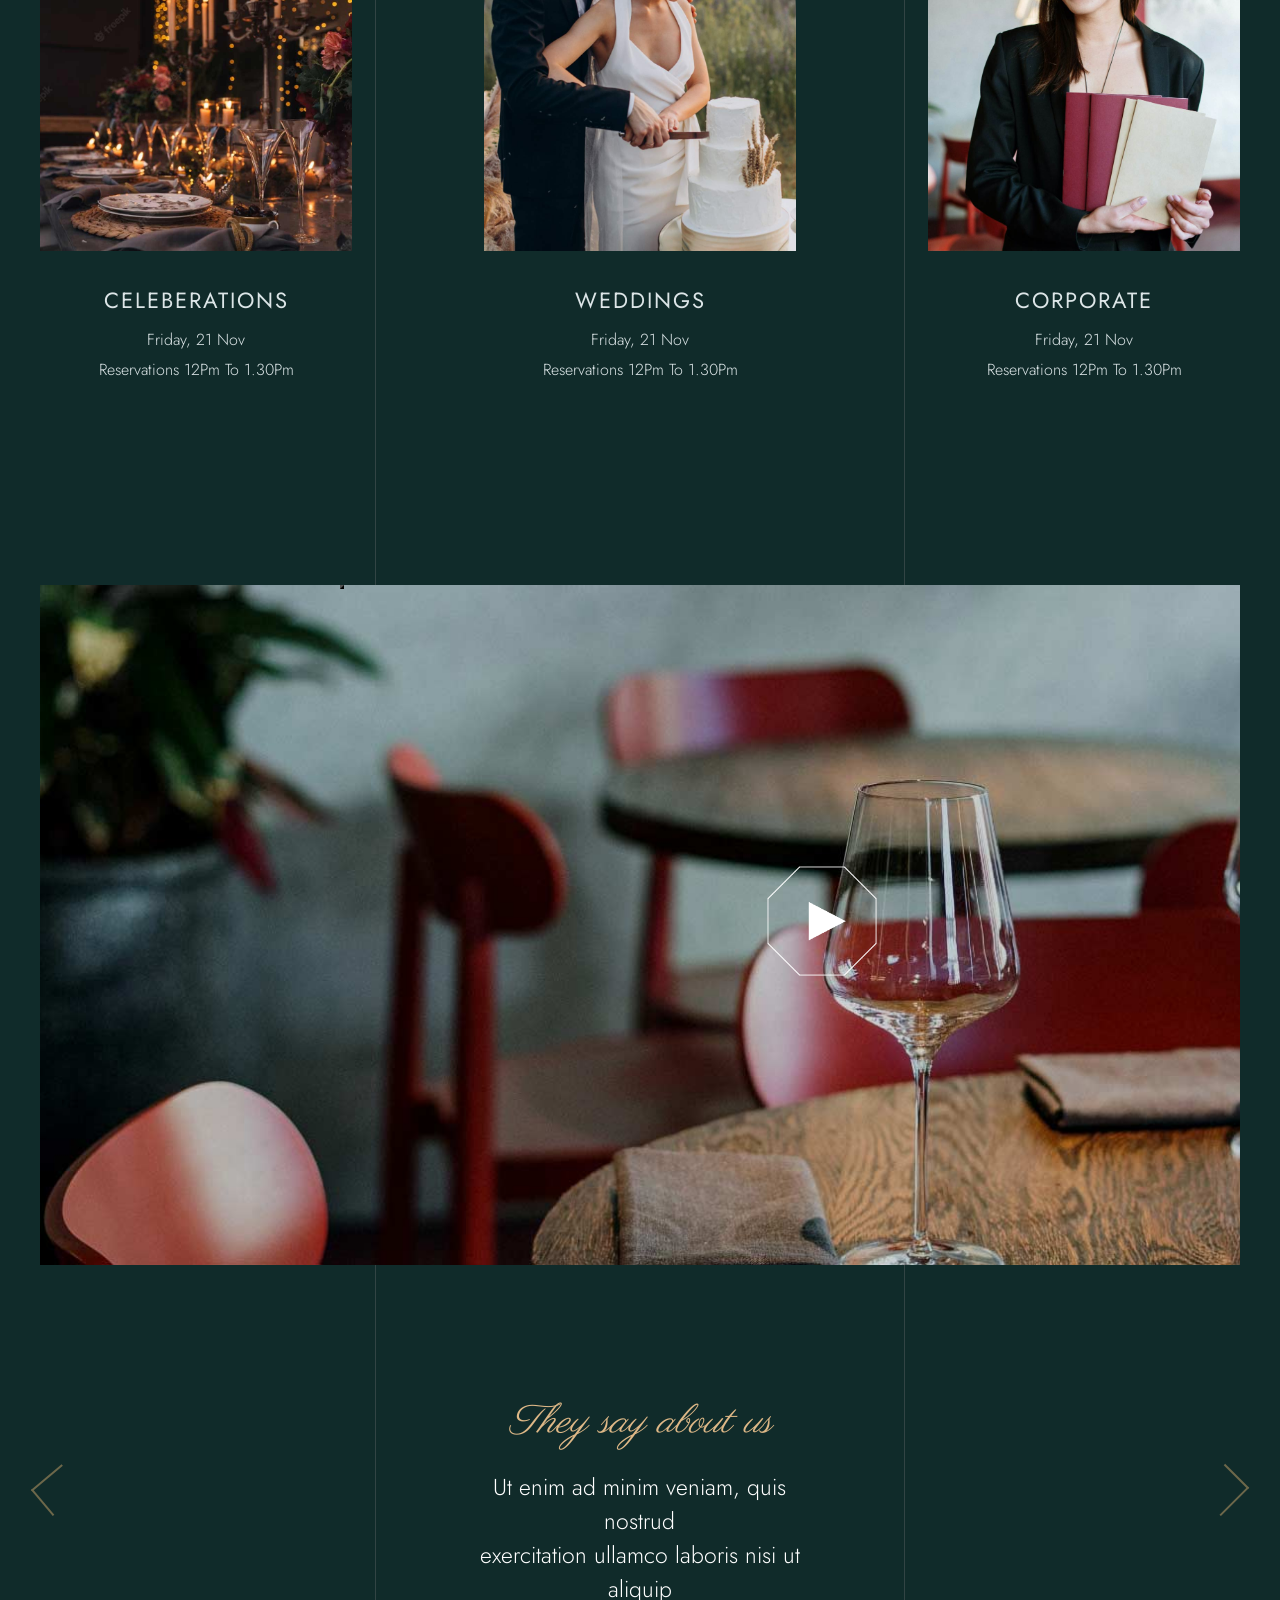
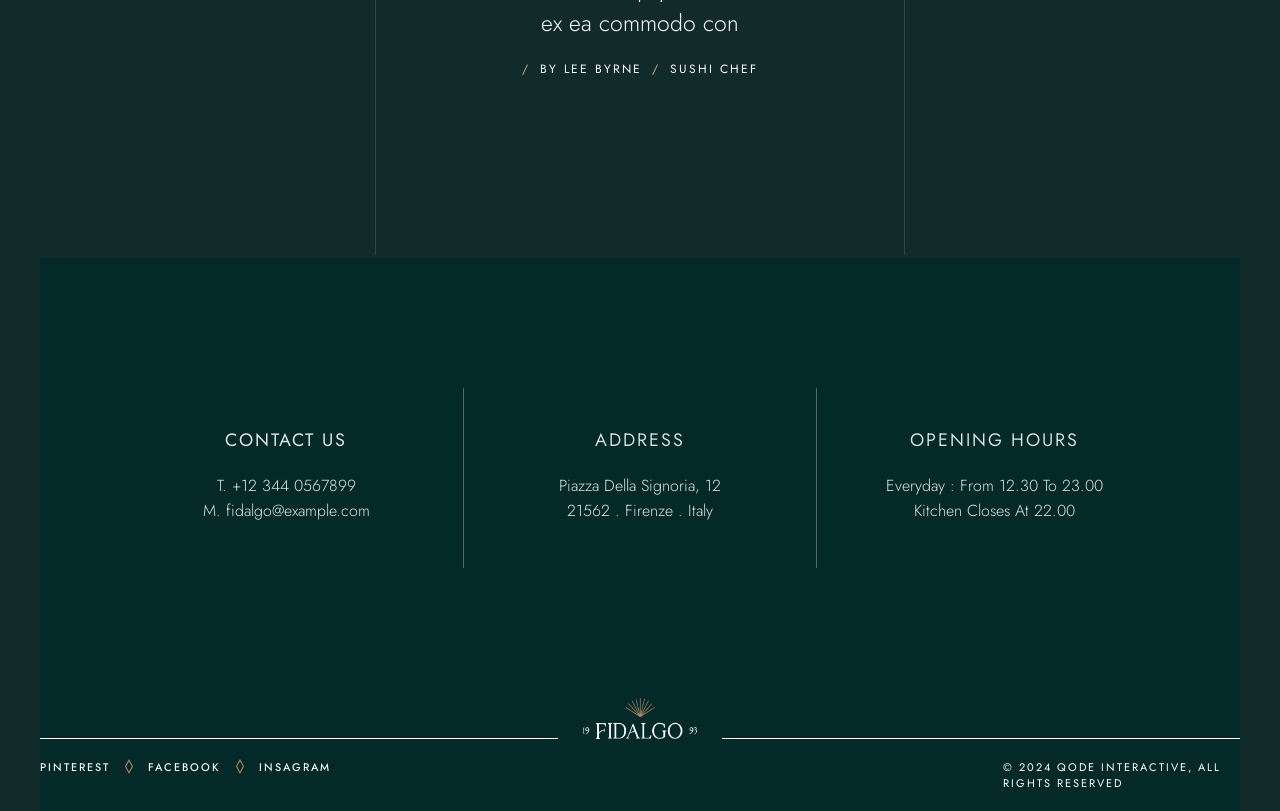
==== commit abf9578f: "Add files via upload" ====
--- a/about.html
+++ b/about.html
@@ -75,12 +75,12 @@
 
 <!-- BEGINNING OF THIRD SECTION -->
  <section class="third-section">
-    <div class="third-one">
+    
         <p class="food">OUR FOOD PHILOSOPHY</p>
         <p>Lorem ipsum dolor sit amet, consectetur adipiscing elit, sed do eiusmod tempor incididunt ut labore et dolore magna aliqua. Ut enim ad minim veniam, quis nostrud exercitation ullamco laboris nisi ut aliquip.</p>
 
         <p class="conse">Conse qu atip sum, nec sagittis dolor sit amet, consectetur adipis eng elit.</p>
-    </div>
+    
     <div class="third-two"></div>
  </section>
  <!-- ENDING -->
--- a/about.css
+++ b/about.css
@@ -37,7 +37,7 @@
 max-width: 1200px;
 min-height: 90vh;
 margin: 0 auto;
-    background-color: rgb(16,43,42);
+    /* background-color: rgb(16,43,42); */
 
 
 }
@@ -209,44 +209,61 @@
 
 /* BEGINNING OF THIRD AREA */
 .third-section{
-display: flex;
-gap: 58px;
+    width: 100%;
+    max-width: 1200px;
+    min-height: 85vh;
+/* display: flex; */
+/* gap: 10px; */
 margin-top: 15rem;
-padding-left: 12rem;
-padding-bottom: 225px;
+position: relative;
+padding-left: 20px;
+/* padding-bottom: 225px; */
 background-color: rgb(31,54,52);
-}
-
-.third-one{
-    width: 24%;
-    font-weight: 300;
-    height: auto; 
-    margin-top: 200px;
-}
+/* background-color: green; */
+}
+
+.third-section p{
+    font-weight: 300;
+}
+
 .third-one p{
     line-height:30px ;
     color: rgb(220, 229, 231);
     font-size: 17px;
 }
 
-.third-one p.food{
+.food{
+    padding-top: 10rem;
     font-size: 38px;
     line-height: 40px;
     letter-spacing: 3px;
     padding-bottom: 14px;
-}
-.third-one p.conse{
+    font-weight: 300;
+}
+.conse{
 padding-top: 10px;
-}
-
-
+font-weight: 300;
+
+}
+
+.third-section p{
+    width: 30%;
+
+}
 .third-two{
-    width: 72%;
-    height: 80vh;
+    width: 67%;
+    min-height: 100vh;
     background-image: url(p1-img3.jpg);
-    background-size: cover;
-     flex-shrink: 0;
-     margin-top: -100px;
+    background-repeat: no-repeat;
+    background-size: contain;
+    position: absolute;
+  left: 33%; 
+  top: -15%;
+/* bottom: 1px; */
+    /* background-color: pink; */
+   
+     /* flex-shrink: 0; */
+     /* margin-top: -100px; */
 
 }
 /* ENDING */
@@ -274,29 +291,39 @@
 /* BEGINNING OF FIFTH AREA */
 
 .fifth-section{
-    display: flex;
-    justify-content: center;
-    gap: 129px;
+    width: 100%;
+    max-width: 1200px;
+    min-height: 30vh;
+    /* background-color: black; */
+    display: flex;
+    justify-content: space-between;
+    /* display: flex; */
+    /* justify-content: center; */
+    /* gap: 129px; */
     margin-top: 60px;
-    margin-bottom: 300px;
+   
 }
 .fifth-one{
-    width: 20.5%;
-    height: 56vh;
-    background-color: yellow;
+    width: 26%;
+    min-height: 10vh;
+    /* background-color: yellow; */
     background-image: url(p1-img4.jpg);
-    background-size: cover;
+    background-repeat: no-repeat;
+    background-size: contain;
     text-align: center;
 }
 .fifth-one p{
     font-weight: 300;
     line-height: 30px;
-    color: rgb(220, 229, 231)
+    color: rgb(220, 229, 231);
+    /* position: absolute; */
+    
 
 }
 
 .fifth-one p.celeberate{
-    padding-top: 460px;
+    padding-top: 27rem;
+    /* padding-top: 460px; */
     font-size: 22px;
     font-weight: 400;
     letter-spacing: 2px;
@@ -305,14 +332,15 @@
 }
 
 .fifth-two{
-    width: 20.5%;
-    height: 56vh;
-    background-color: yellow;
-    background-image: url(p1-img5.jpg);
-    background-size: cover;
+    width: 26%;
+    min-height: 10vh;
+    /* background-color: yellow; */
+    background-image:url(p1-img5.jpg);
+    background-repeat: no-repeat;
+    background-size: contain;
     text-align: center;
-    border-top-left-radius: 48%;
-    border-top-right-radius: 48%;
+    border-top-left-radius: 200px;
+    border-top-right-radius: 200px;
     
 }
 .fifth-two p{
@@ -322,7 +350,8 @@
 }
 
 .fifth-two p.celeberate{
-    padding-top: 460px;
+       padding-top: 27rem;
+
     font-size: 22px;
     font-weight: 400;
     letter-spacing: 2px;
@@ -331,11 +360,12 @@
 }
 
 .fifth-three{
-    width: 20.5%;
-    height: 56vh;
-    background-color: yellow;
+      width: 26%;
+    min-height: 10vh;
+    background-repeat: no-repeat;
+    /* background-color: yellow; */
     background-image: url(p1-img6.jpg);
-    background-size: cover;
+     background-size: contain;
     text-align: center;
     
     
@@ -348,7 +378,7 @@
 }
 
 .fifth-three p.celeberate{
-    padding-top: 460px;
+ padding-top: 27rem;
     font-size: 22px;
     font-weight: 400;
     letter-spacing: 2px;
@@ -364,6 +394,7 @@
     background-image: url(p1-img7.jpg);
     background-size: cover;
     background-position: -160px;
+    margin-top: 200px;
 }
 
 .sixth-section img{
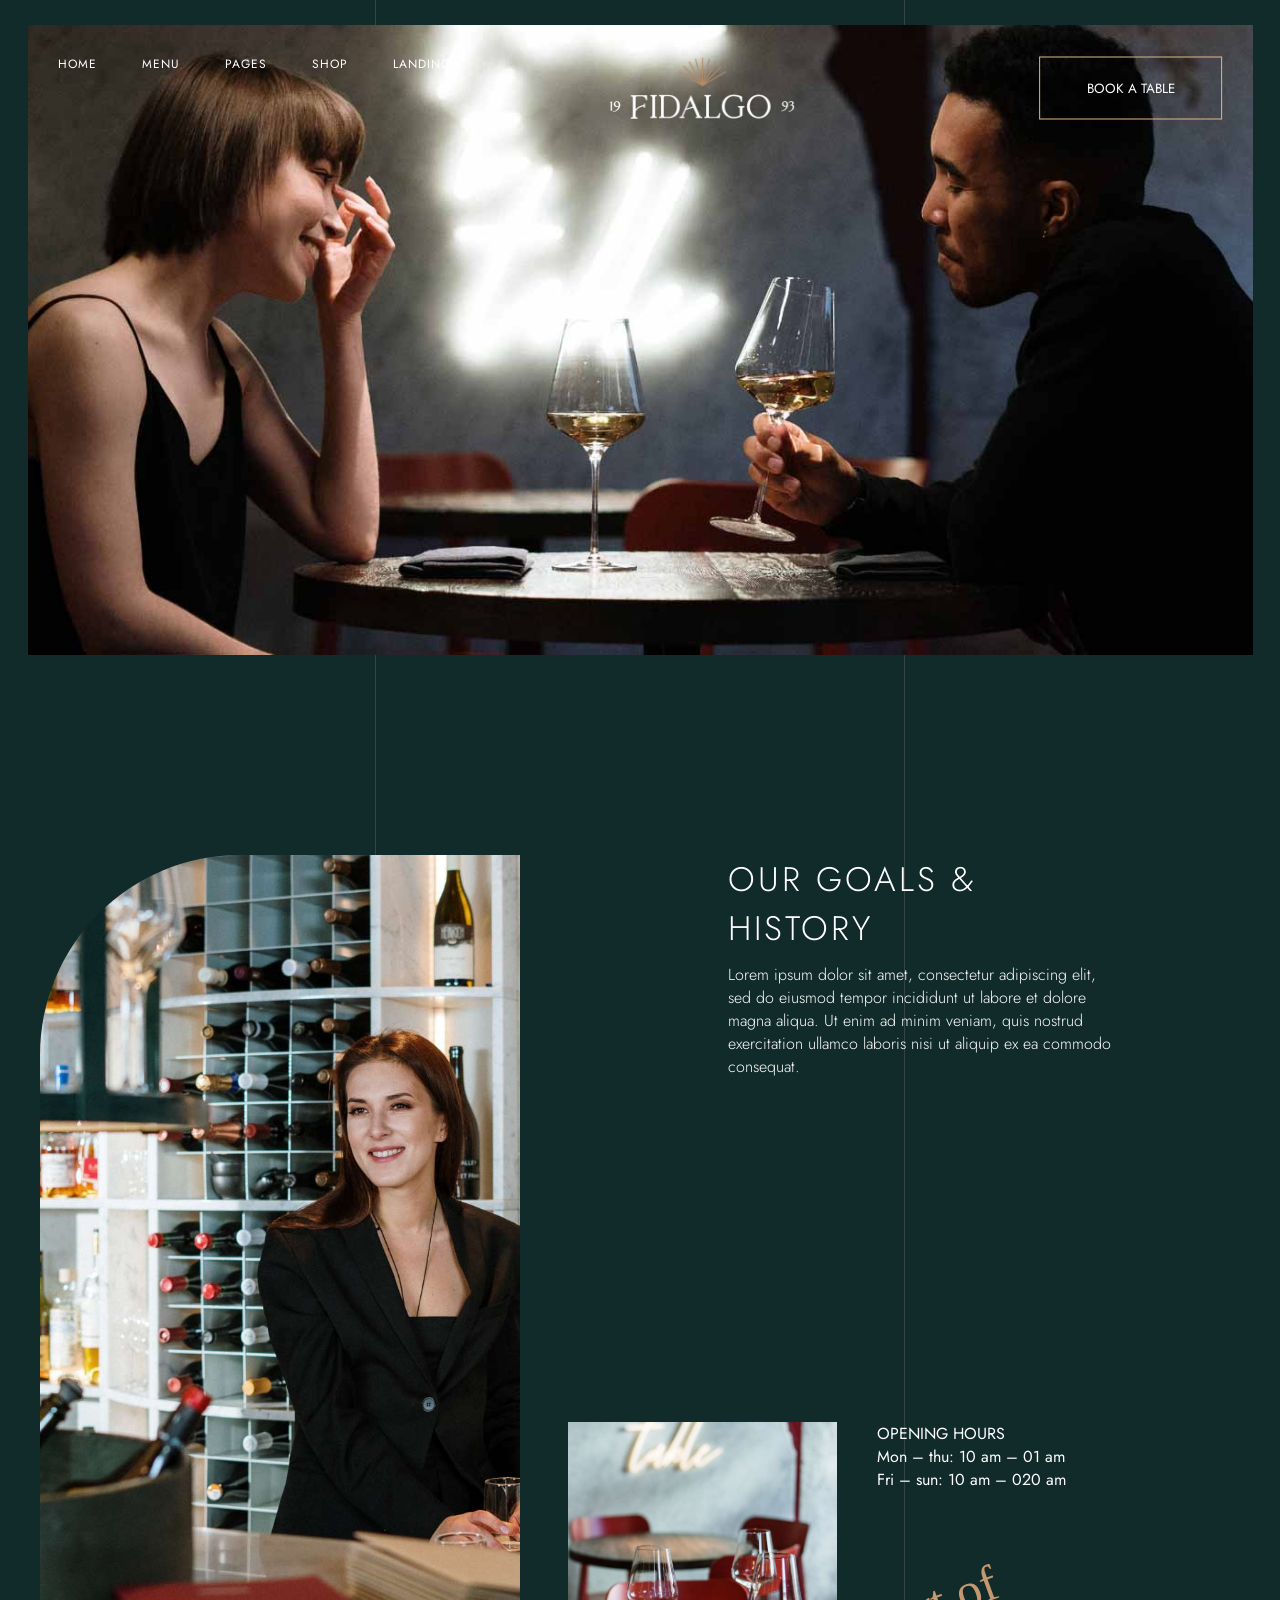
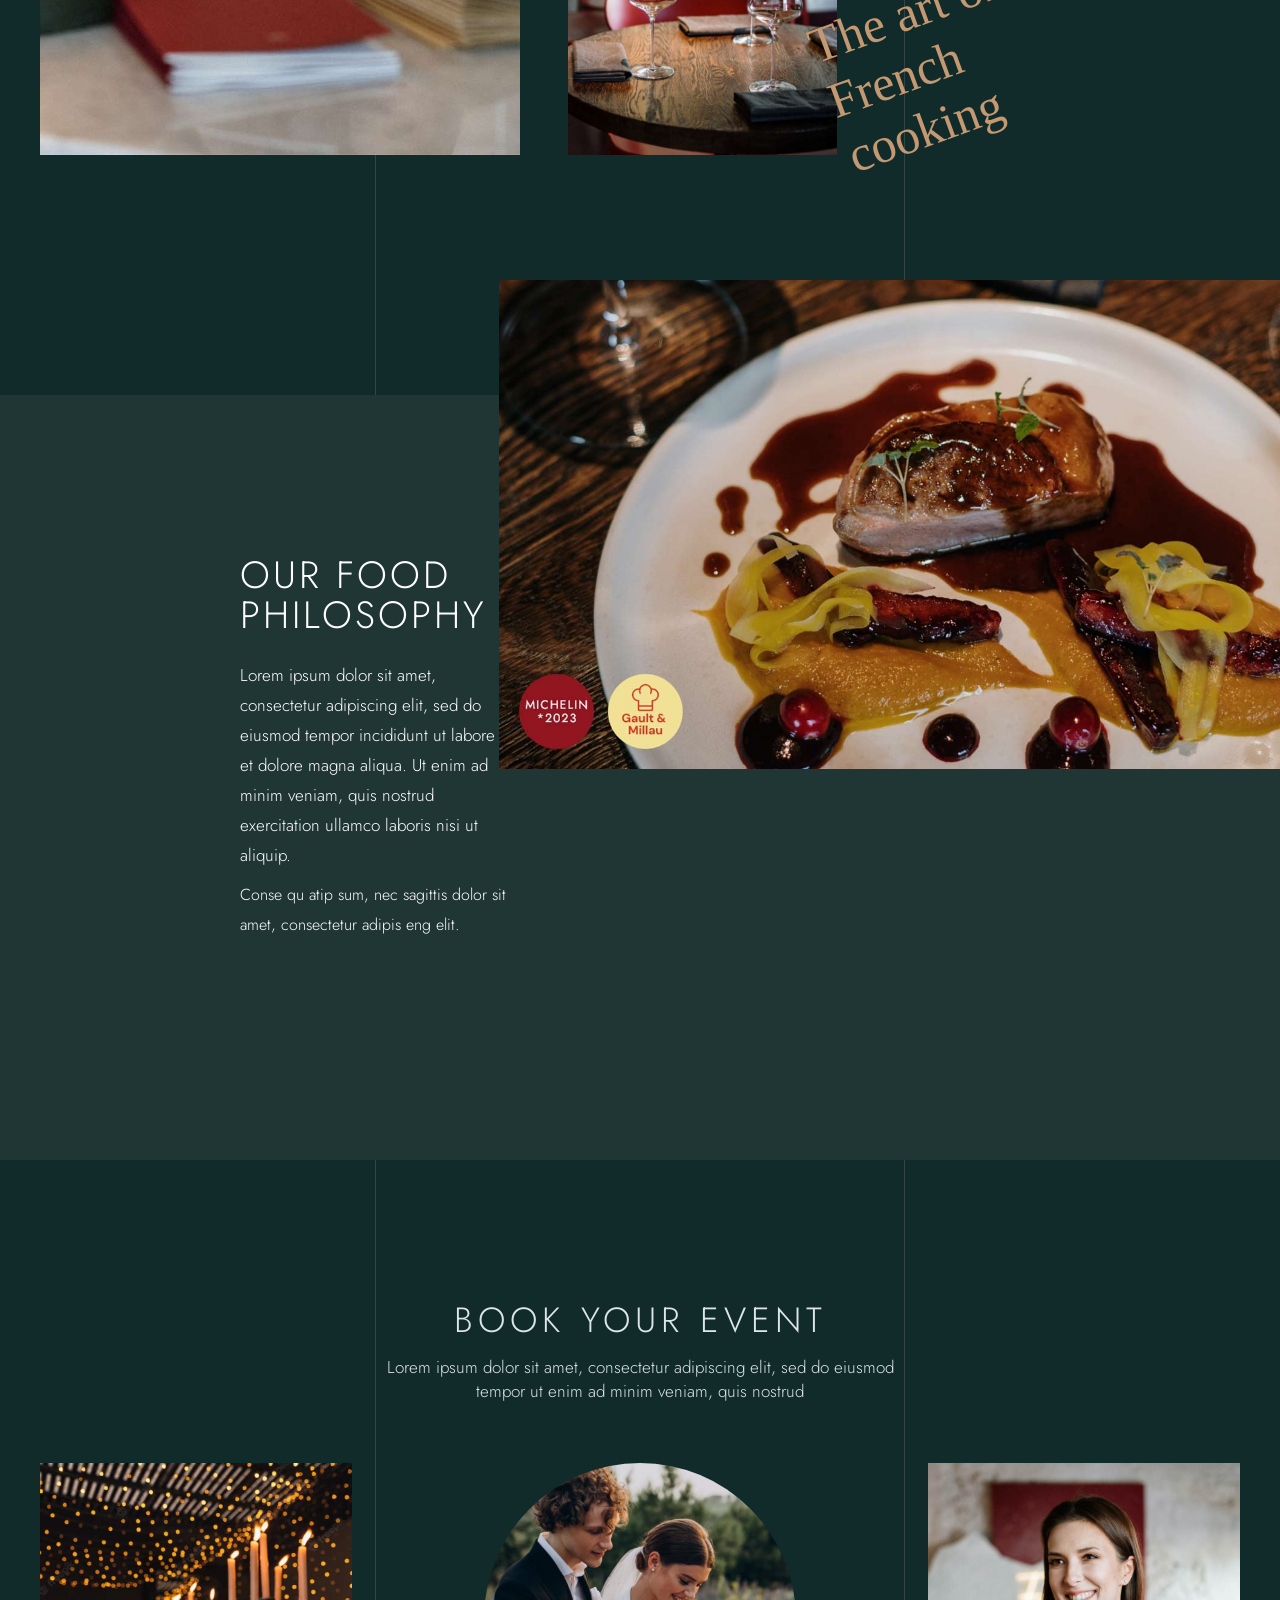
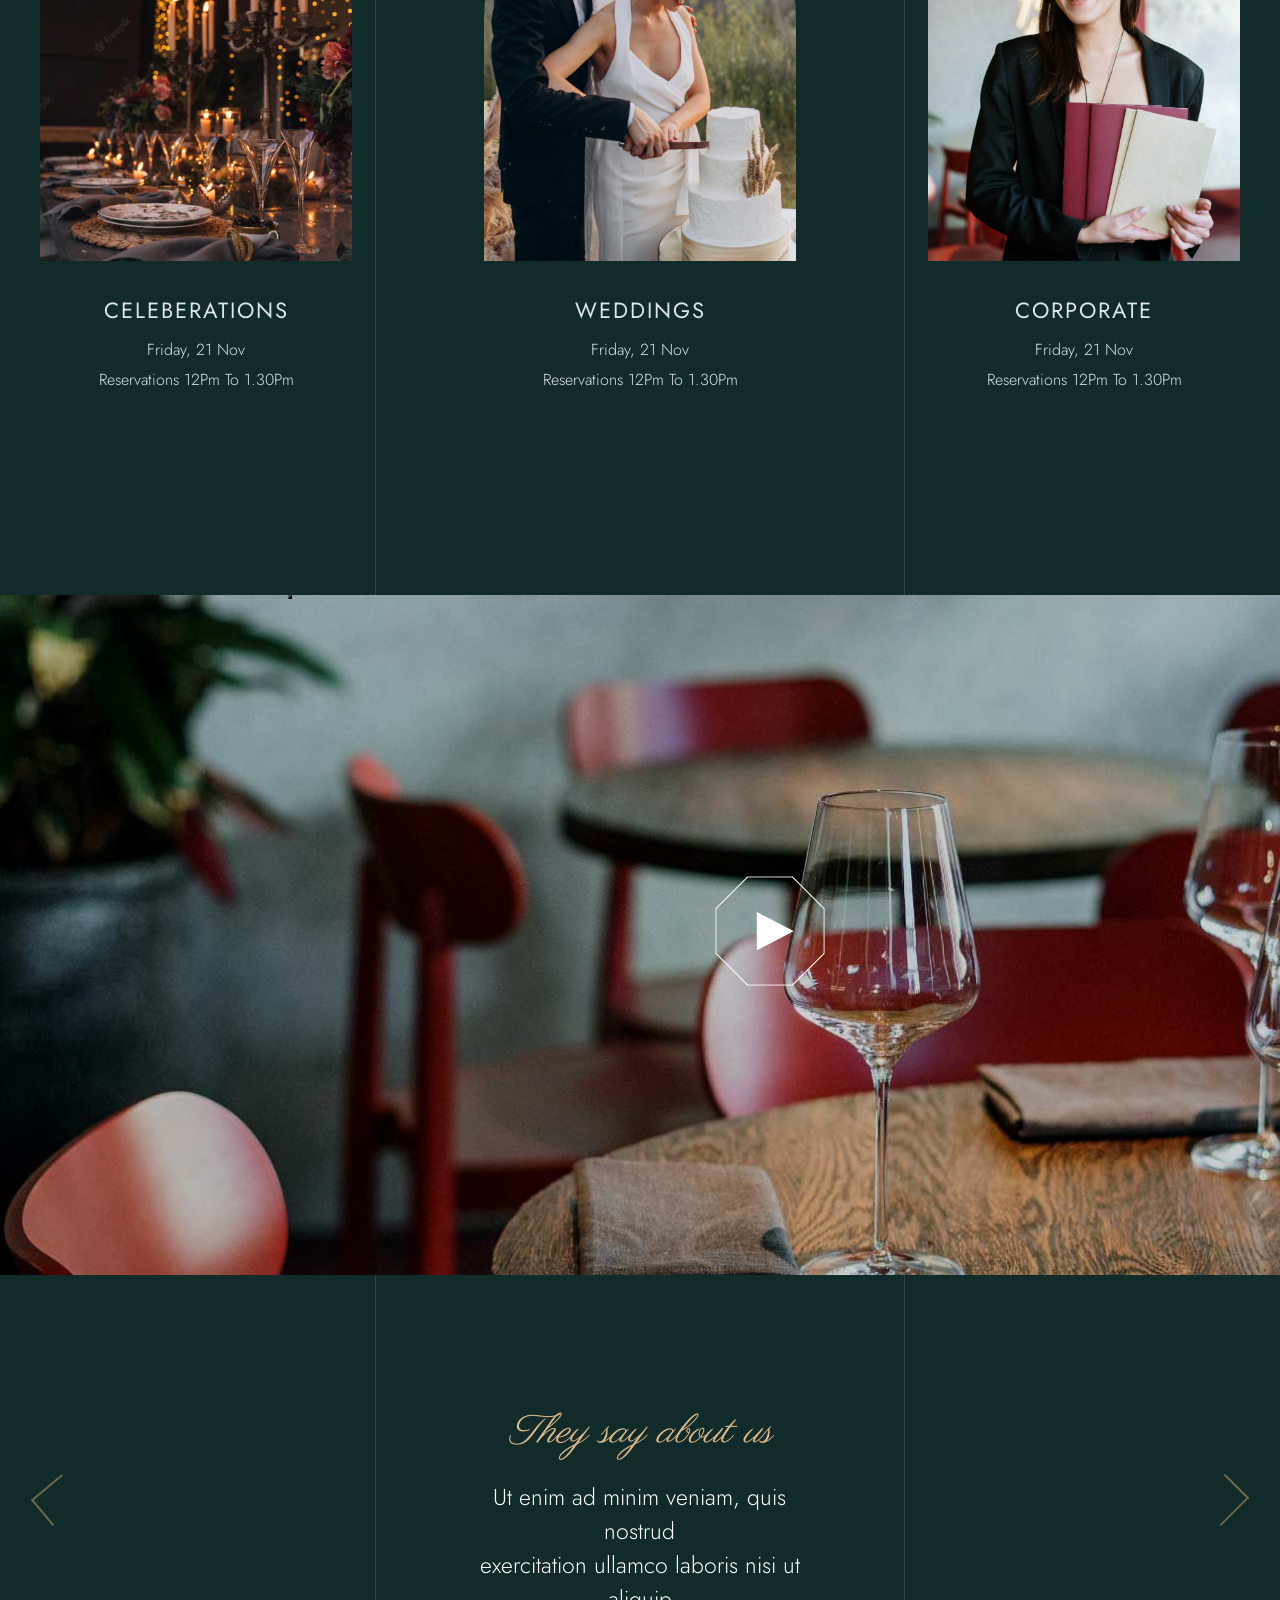
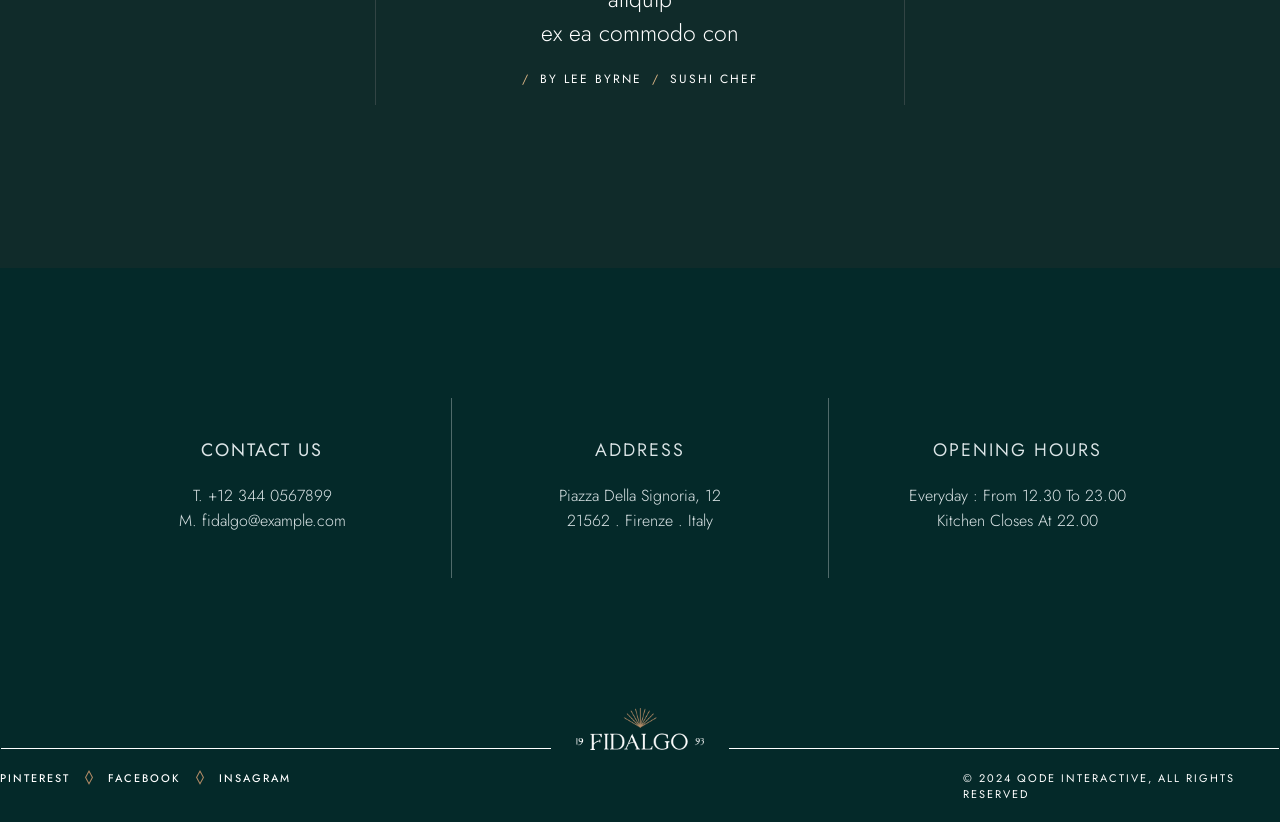
==== commit 0d9a013b: "Add files via upload" ====
--- a/about.html
+++ b/about.html
@@ -77,7 +77,7 @@
  <section class="third-section">
     
         <p class="food">OUR FOOD PHILOSOPHY</p>
-        <p>Lorem ipsum dolor sit amet, consectetur adipiscing elit, sed do eiusmod tempor incididunt ut labore et dolore magna aliqua. Ut enim ad minim veniam, quis nostrud exercitation ullamco laboris nisi ut aliquip.</p>
+        <p class="lorems">Lorem ipsum dolor sit amet, consectetur adipiscing elit, sed do eiusmod tempor incididunt ut labore et dolore magna aliqua. Ut enim ad minim veniam, quis nostrud exercitation ullamco laboris nisi ut aliquip.</p>
 
         <p class="conse">Conse qu atip sum, nec sagittis dolor sit amet, consectetur adipis eng elit.</p>
     
--- a/about.css
+++ b/about.css
@@ -19,7 +19,7 @@
      position: absolute;
   z-index: -1;
   width:530px;
-  height: 630rem;
+  height: 610rem;
   /* background:#ddd; */
   /* position:absolute; */
   /* top:50%; */
@@ -45,11 +45,12 @@
 
 .first-section{
   /* background-color: yellow; */
-  width: 100%;
+   width: calc(100vw - 55px); /* full width minus 20px + 20px */
+  margin-left: calc(-50vw + 50% + 28px); /* shift + add left spacing */
   min-height: 70vh;
   position: relative;
   /* margin-left: 10px; */
-  margin-top: 15px;
+  margin-top: 25px;
   padding-top: 30px;
   /* padding-right: 15px; */
   padding-left: 30px;
@@ -209,55 +210,59 @@
 
 /* BEGINNING OF THIRD AREA */
 .third-section{
-    width: 100%;
-    max-width: 1200px;
+     width: calc(100vw); /* full width minus 20px + 20px */
+  margin-left: calc(-50vw + 50%); /* shift + add left spacing */
     min-height: 85vh;
 /* display: flex; */
 /* gap: 10px; */
 margin-top: 15rem;
 position: relative;
-padding-left: 20px;
+padding-left: 15rem;
 /* padding-bottom: 225px; */
 background-color: rgb(31,54,52);
 /* background-color: green; */
 }
 
 .third-section p{
-    font-weight: 300;
-}
-
-.third-one p{
-    line-height:30px ;
-    color: rgb(220, 229, 231);
-    font-size: 17px;
-}
+    /* position: absolute; */
+    width: 26%;
+    /* font-size: 20px; */
+    
+
+}
+.third-section p{
+    font-weight: 300;
+}
+
 
 .food{
     padding-top: 10rem;
     font-size: 38px;
     line-height: 40px;
     letter-spacing: 3px;
-    padding-bottom: 14px;
-    font-weight: 300;
+    padding-bottom: 25px;
+    font-weight: 300;
+}
+.lorems{
+    font-size: 17px;
+    line-height: 30px;
 }
 .conse{
 padding-top: 10px;
+    line-height: 30px;
 font-weight: 300;
 
 }
 
-.third-section p{
-    width: 30%;
-
-}
+
 .third-two{
-    width: 67%;
+    width: 61.5%;
     min-height: 100vh;
     background-image: url(p1-img3.jpg);
     background-repeat: no-repeat;
     background-size: contain;
     position: absolute;
-  left: 33%; 
+  left: 39%; 
   top: -15%;
 /* bottom: 1px; */
     /* background-color: pink; */
@@ -388,7 +393,8 @@
  
 /* BEGINNING OF SIXTH SECTION */
 .sixth-section{
-    width: 100%;
+    width: 100vw;
+  margin-left: calc(-50vw + 50%); 
     height: 680px;
     /* background-color: yellow; */
     background-image: url(p1-img7.jpg);
@@ -439,9 +445,11 @@
       cursor: pointer;
       display: flex;
       align-items: center;
+      position: absolute;
+      left: 18rem;
       justify-content: center;
       /* transition: all 0.3s ease; */
-      margin-left: 300px;
+      /* margin-left: 300px; */
       background-color: yellow;
     }
     /* .play-button:hover {
@@ -590,6 +598,8 @@
 
 footer{
     background-color: rgb(4, 41, 41);
+         width: calc(100vw); /* full width minus 20px + 20px */
+  margin-left: calc(-50vw + 50%); /* shift + add left spacing */
 }
 
 /* BEGINNING OF TENTH SECTION */
